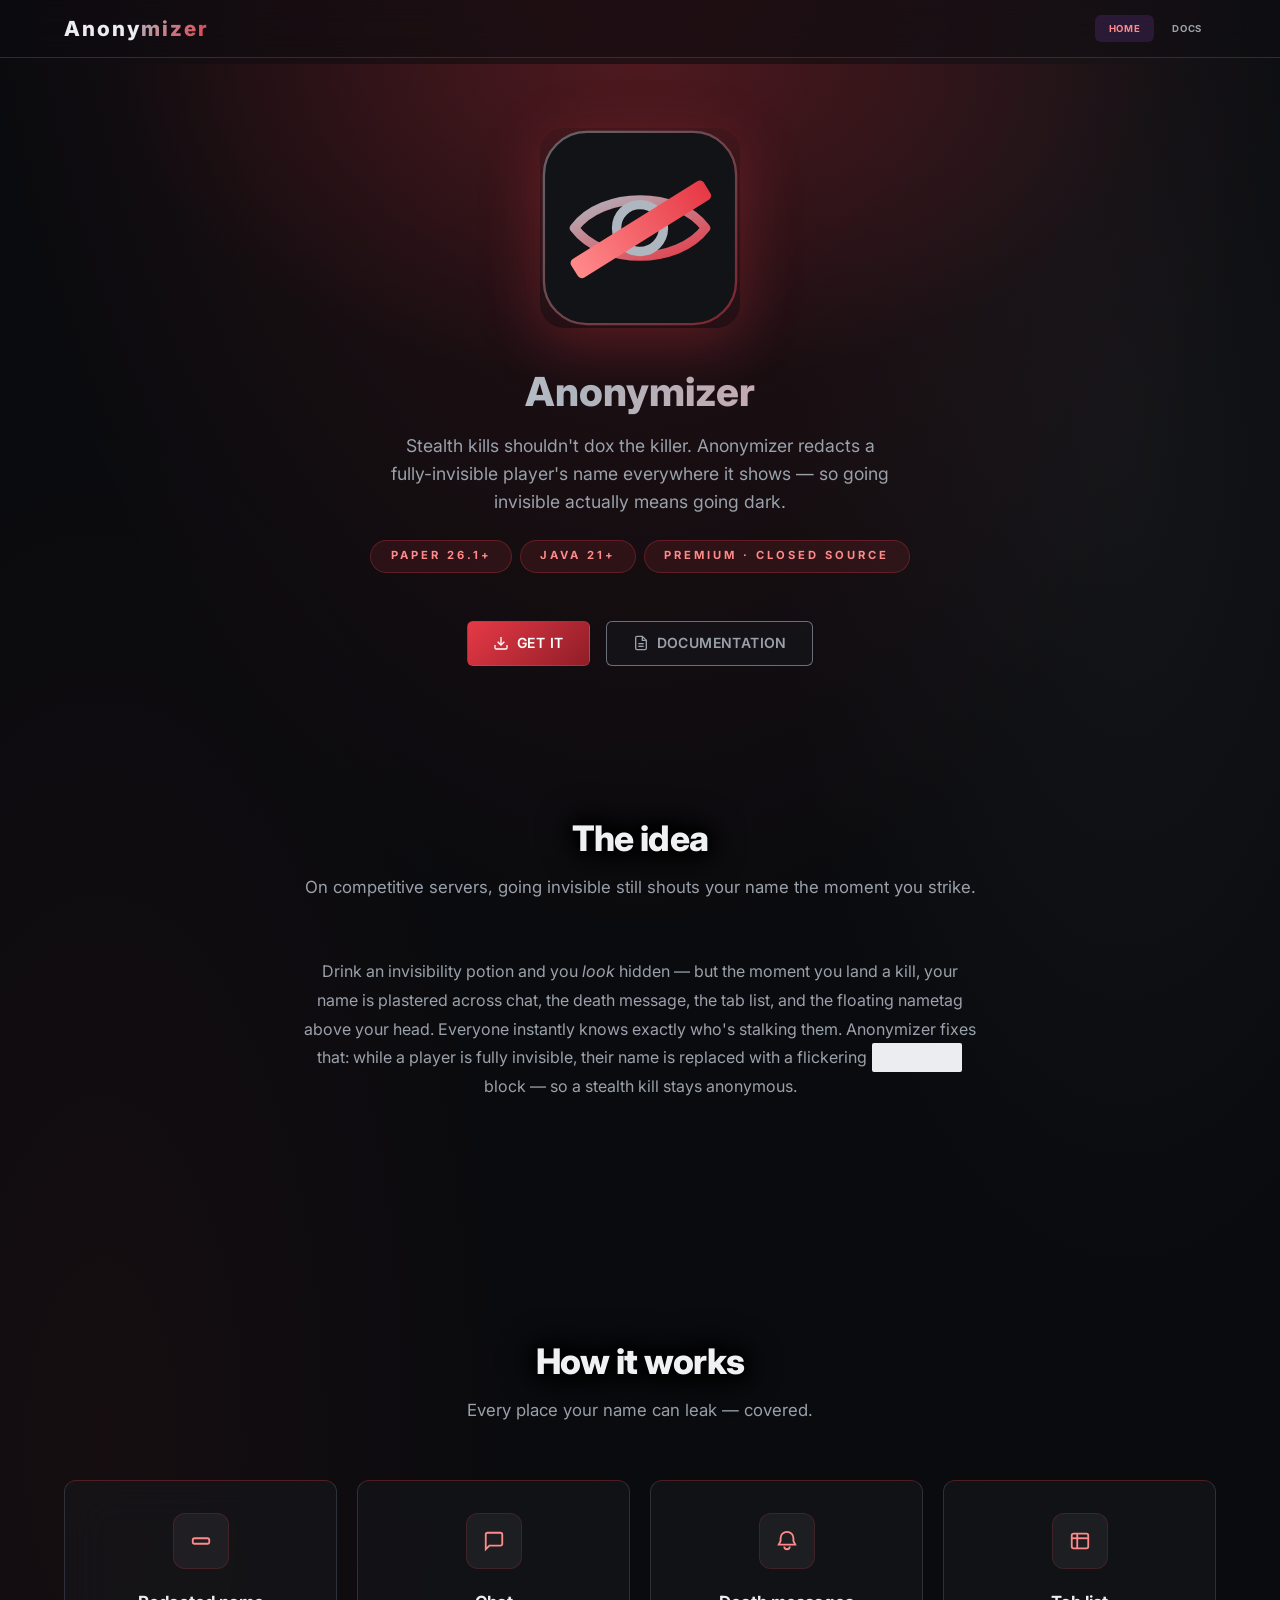
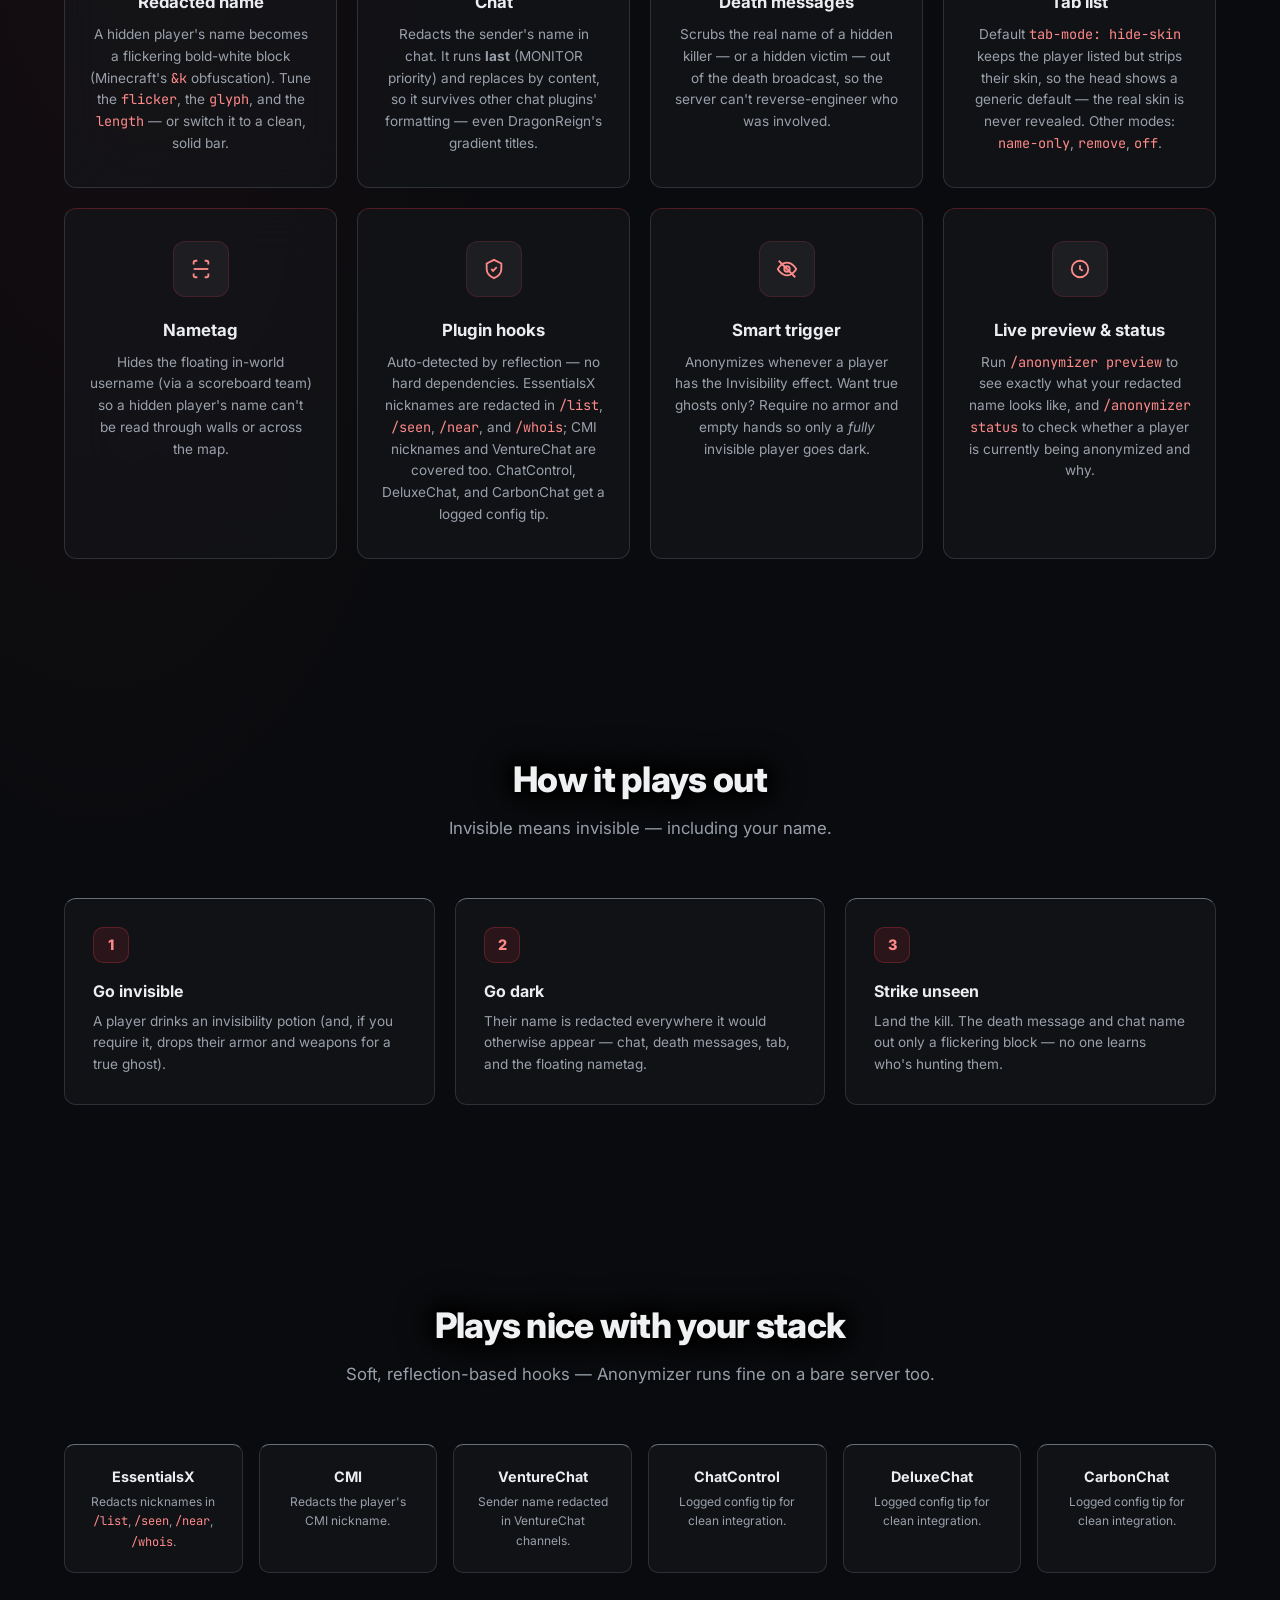
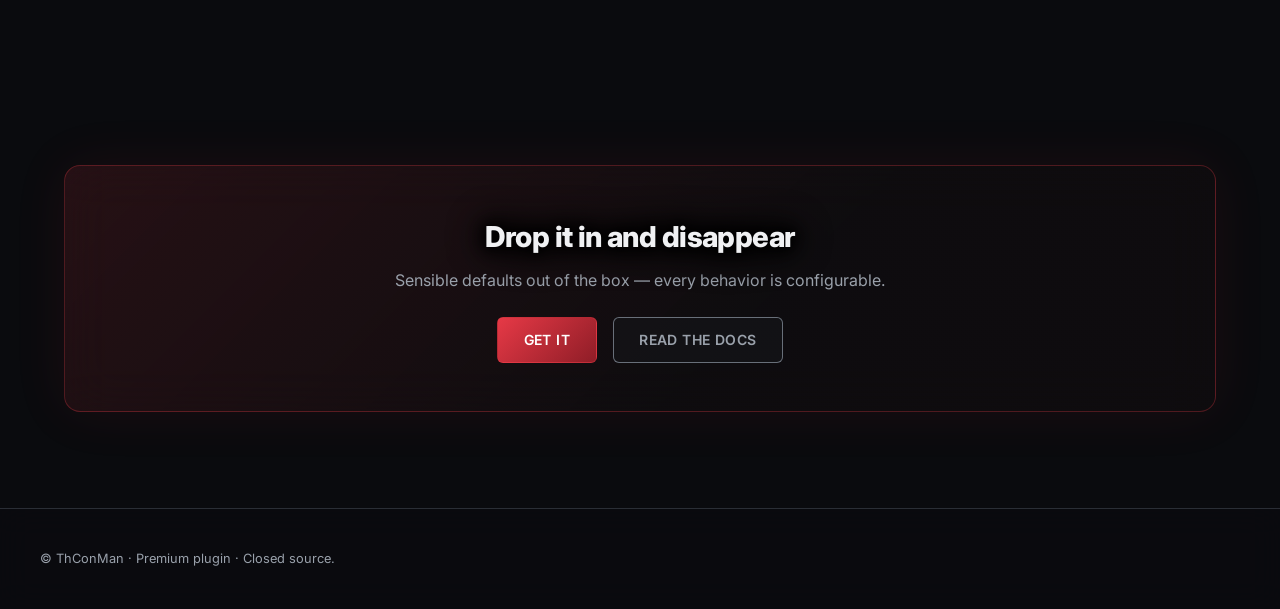
==== index.html @ 307a6a53 "Reflect premium (paid) status — drop 'free' wording Co-Authored-By: Claude Opus 4.8 <noreply@anthrop" ====
<!DOCTYPE html>
<html lang="en">
<head>
    <meta charset="UTF-8">
    <meta name="viewport" content="width=device-width, initial-scale=1.0">
    <title>Anonymizer — Go invisible, go dark</title>
    <meta name="description" content="Anonymizer is a Paper plugin that redacts a fully-invisible player's name everywhere it shows — chat, death messages, tab list, and the floating nametag — so a stealth kill stays anonymous.">
    <link rel="icon" href="logo.svg">
    <link rel="preconnect" href="https://fonts.googleapis.com">
    <link href="https://fonts.googleapis.com/css2?family=Inter:wght@400;500;600;700;800&family=JetBrains+Mono:wght@500&display=swap" rel="stylesheet">
    <link rel="stylesheet" href="css/style.css">
    <link rel="stylesheet" href="css/anonymizer.css">
</head>
<body>

<nav class="nav">
    <div class="nav-inner">
        <div class="nav-logo"><a href="index.html" style="color:inherit;">Anony<span>mizer</span></a></div>
        <ul class="nav-links" id="nav-links">
            <li><a href="index.html" class="active">Home</a></li>
            <li><a href="docs.html">Docs</a></li>
        </ul>
        <button class="nav-burger" onclick="toggleMenu()" aria-label="Menu">
            <span></span><span></span><span></span>
        </button>
    </div>
</nav>

<div style="height: 4rem;"></div>

<!-- Hero -->
<section class="plugin-hero">
    <img src="logo.svg" alt="Anonymizer" class="plugin-hero-logo">
    <h1>Anonymizer</h1>
    <p class="tagline">Stealth kills shouldn't dox the killer. Anonymizer redacts a fully-invisible player's name everywhere it shows — so going invisible actually means going dark.</p>
    <div class="plugin-hero-meta">
        <span class="hero-badge">Paper 26.1+</span>
        <span class="hero-badge">Java 21+</span>
        <span class="hero-badge">Premium · closed source</span>
    </div>
    <div class="hero-buttons">
        <a href="#" class="btn btn-primary">
            <svg width="16" height="16" viewBox="0 0 24 24" fill="none" stroke="currentColor" stroke-width="2"><path d="M21 15v4a2 2 0 01-2 2H5a2 2 0 01-2-2v-4"/><polyline points="7 10 12 15 17 10"/><line x1="12" y1="15" x2="12" y2="3"/></svg>
            Get it
        </a>
        <a href="docs.html" class="btn btn-outline">
            <svg width="16" height="16" viewBox="0 0 24 24" fill="none" stroke="currentColor" stroke-width="2"><path d="M14 2H6a2 2 0 00-2 2v16a2 2 0 002 2h12a2 2 0 002-2V8z"/><polyline points="14 2 14 8 20 8"/><line x1="16" y1="13" x2="8" y2="13"/><line x1="16" y1="17" x2="8" y2="17"/></svg>
            Documentation
        </a>
    </div>
</section>

<!-- The idea -->
<section class="section">
    <h2 class="section-title">The idea</h2>
    <p class="section-subtitle">On competitive servers, going invisible still shouts your name the moment you strike.</p>
    <p style="max-width:680px;margin:0 auto 2.5rem;text-align:center;color:var(--text-muted);line-height:1.8;">
        Drink an invisibility potion and you <em>look</em> hidden — but the moment you land a kill, your name is plastered across chat, the death message, the tab list, and the floating nametag above your head. Everyone instantly knows exactly who's stalking them. Anonymizer fixes that: while a player is fully invisible, their name is replaced with a flickering <span class="redacted">REDACTED</span> block — so a stealth kill stays anonymous.
    </p>
</section>

<!-- How it works -->
<section class="section">
    <h2 class="section-title">How it works</h2>
    <p class="section-subtitle">Every place your name can leak — covered.</p>
    <div class="features-grid">
        <div class="feature-card">
            <div class="feature-icon-wrap"><svg width="22" height="22" viewBox="0 0 24 24" fill="none" stroke="currentColor" stroke-width="2"><rect x="3" y="9" width="18" height="6" rx="2"/></svg></div>
            <h3>Redacted name</h3>
            <p>A hidden player's name becomes a flickering bold-white block (Minecraft's <span class="mono">&amp;k</span> obfuscation). Tune the <span class="mono">flicker</span>, the <span class="mono">glyph</span>, and the <span class="mono">length</span> — or switch it to a clean, solid bar.</p>
        </div>
        <div class="feature-card">
            <div class="feature-icon-wrap"><svg width="22" height="22" viewBox="0 0 24 24" fill="none" stroke="currentColor" stroke-width="2"><path d="M21 15a2 2 0 01-2 2H7l-4 4V5a2 2 0 012-2h14a2 2 0 012 2z"/></svg></div>
            <h3>Chat</h3>
            <p>Redacts the sender's name in chat. It runs <strong>last</strong> (MONITOR priority) and replaces by content, so it survives other chat plugins' formatting — even DragonReign's gradient titles.</p>
        </div>
        <div class="feature-card">
            <div class="feature-icon-wrap"><svg width="22" height="22" viewBox="0 0 24 24" fill="none" stroke="currentColor" stroke-width="2"><path d="M12 2a7 7 0 00-7 7v3l-2 4h18l-2-4V9a7 7 0 00-7-7z"/><path d="M9 18a3 3 0 006 0"/></svg></div>
            <h3>Death messages</h3>
            <p>Scrubs the real name of a hidden killer — or a hidden victim — out of the death broadcast, so the server can't reverse-engineer who was involved.</p>
        </div>
        <div class="feature-card">
            <div class="feature-icon-wrap"><svg width="22" height="22" viewBox="0 0 24 24" fill="none" stroke="currentColor" stroke-width="2"><rect x="3" y="4" width="18" height="16" rx="2"/><path d="M3 9h18"/><path d="M9 4v16"/></svg></div>
            <h3>Tab list</h3>
            <p>Default <span class="mono">tab-mode: hide-skin</span> keeps the player listed but strips their skin, so the head shows a generic default — the real skin is never revealed. Other modes: <span class="mono">name-only</span>, <span class="mono">remove</span>, <span class="mono">off</span>.</p>
        </div>
        <div class="feature-card">
            <div class="feature-icon-wrap"><svg width="22" height="22" viewBox="0 0 24 24" fill="none" stroke="currentColor" stroke-width="2"><path d="M4 7V5a2 2 0 012-2h2"/><path d="M16 3h2a2 2 0 012 2v2"/><path d="M20 17v2a2 2 0 01-2 2h-2"/><path d="M8 21H6a2 2 0 01-2-2v-2"/><line x1="4" y1="12" x2="20" y2="12"/></svg></div>
            <h3>Nametag</h3>
            <p>Hides the floating in-world username (via a scoreboard team) so a hidden player's name can't be read through walls or across the map.</p>
        </div>
        <div class="feature-card">
            <div class="feature-icon-wrap"><svg width="22" height="22" viewBox="0 0 24 24" fill="none" stroke="currentColor" stroke-width="2"><path d="M12 2l8 4v6c0 5-3.5 8-8 10-4.5-2-8-5-8-10V6z"/><path d="M9 12l2 2 4-4"/></svg></div>
            <h3>Plugin hooks</h3>
            <p>Auto-detected by reflection — no hard dependencies. EssentialsX nicknames are redacted in <span class="mono">/list</span>, <span class="mono">/seen</span>, <span class="mono">/near</span>, and <span class="mono">/whois</span>; CMI nicknames and VentureChat are covered too. ChatControl, DeluxeChat, and CarbonChat get a logged config tip.</p>
        </div>
        <div class="feature-card">
            <div class="feature-icon-wrap"><svg width="22" height="22" viewBox="0 0 24 24" fill="none" stroke="currentColor" stroke-width="2"><circle cx="12" cy="12" r="3"/><path d="M2 12s3.5-7 10-7 10 7 10 7-3.5 7-10 7-10-7-10-7z"/><line x1="3" y1="3" x2="21" y2="21"/></svg></div>
            <h3>Smart trigger</h3>
            <p>Anonymizes whenever a player has the Invisibility effect. Want true ghosts only? Require no armor and empty hands so only a <em>fully</em> invisible player goes dark.</p>
        </div>
        <div class="feature-card">
            <div class="feature-icon-wrap"><svg width="22" height="22" viewBox="0 0 24 24" fill="none" stroke="currentColor" stroke-width="2"><circle cx="12" cy="12" r="9"/><path d="M12 8v4l3 2"/></svg></div>
            <h3>Live preview &amp; status</h3>
            <p>Run <span class="mono">/anonymizer preview</span> to see exactly what your redacted name looks like, and <span class="mono">/anonymizer status</span> to check whether a player is currently being anonymized and why.</p>
        </div>
    </div>
</section>

<!-- How it plays out -->
<section class="section">
    <h2 class="section-title">How it plays out</h2>
    <p class="section-subtitle">Invisible means invisible — including your name.</p>
    <div class="steps-grid">
        <div class="step-card">
            <div class="step-number">1</div>
            <h3>Go invisible</h3>
            <p>A player drinks an invisibility potion (and, if you require it, drops their armor and weapons for a true ghost).</p>
        </div>
        <div class="step-card">
            <div class="step-number">2</div>
            <h3>Go dark</h3>
            <p>Their name is redacted everywhere it would otherwise appear — chat, death messages, tab, and the floating nametag.</p>
        </div>
        <div class="step-card">
            <div class="step-number">3</div>
            <h3>Strike unseen</h3>
            <p>Land the kill. The death message and chat name out only a flickering block — no one learns who's hunting them.</p>
        </div>
    </div>
</section>

<!-- Works with -->
<section class="section">
    <h2 class="section-title">Plays nice with your stack</h2>
    <p class="section-subtitle">Soft, reflection-based hooks — Anonymizer runs fine on a bare server too.</p>
    <div class="compat-grid">
        <div class="compat-item"><div class="compat-name">EssentialsX</div><div class="compat-desc">Redacts nicknames in <span class="mono">/list</span>, <span class="mono">/seen</span>, <span class="mono">/near</span>, <span class="mono">/whois</span>.</div></div>
        <div class="compat-item"><div class="compat-name">CMI</div><div class="compat-desc">Redacts the player's CMI nickname.</div></div>
        <div class="compat-item"><div class="compat-name">VentureChat</div><div class="compat-desc">Sender name redacted in VentureChat channels.</div></div>
        <div class="compat-item"><div class="compat-name">ChatControl</div><div class="compat-desc">Logged config tip for clean integration.</div></div>
        <div class="compat-item"><div class="compat-name">DeluxeChat</div><div class="compat-desc">Logged config tip for clean integration.</div></div>
        <div class="compat-item"><div class="compat-name">CarbonChat</div><div class="compat-desc">Logged config tip for clean integration.</div></div>
    </div>
</section>

<!-- CTA -->
<section class="section">
    <div class="cta-card">
        <h2 class="section-title">Drop it in and disappear</h2>
        <p class="section-subtitle">Sensible defaults out of the box — every behavior is configurable.</p>
        <div class="hero-buttons">
            <a href="#" class="btn btn-primary">Get it</a>
            <a href="docs.html" class="btn btn-outline">Read the docs</a>
        </div>
    </div>
</section>

<footer class="footer">
    <div class="footer-inner">
        <p>&copy; ThConMan &middot; Premium plugin &middot; Closed source.</p>
    </div>
</footer>

<script>
function toggleMenu() {
    document.getElementById('nav-links').classList.toggle('open');
}
</script>
</body>
</html>
---- css/style.css ----
/* ── Reset & Base ── */
*, *::before, *::after { box-sizing: border-box; margin: 0; padding: 0; }

:root {
    --bg-primary: #0d0d18;
    --bg-card: rgba(14, 14, 24, 0.92);
    --bg-card-solid: #161624;
    --bg-card-hover: #1e1e30;
    --border: rgba(255, 255, 255, 0.1);
    --border-light: rgba(255, 255, 255, 0.18);
    --glass: rgba(255, 255, 255, 0.06);
    --text: #f0f0f8;
    --text-muted: #b8b8d4;
    --accent: #a855f7;
    --accent-light: #c084e0;
    --accent-glow: rgba(168, 85, 247, 0.28);
    --accent-glow-strong: rgba(168, 85, 247, 0.55);
    --success: #2ecc71;
    --gold: #f1c40f;
    --glow-green: rgba(74, 222, 128, 0.18);
    --glow-cyan: rgba(100, 216, 255, 0.18);
    --glow-gold: rgba(246, 196, 67, 0.2);
}

html { scroll-behavior: smooth; }

body {
    font-family: 'Inter', -apple-system, BlinkMacSystemFont, 'Segoe UI', sans-serif;
    background: var(--bg-primary);
    background-image:
        radial-gradient(ellipse at 20% 50%, rgba(168, 85, 247, 0.12) 0%, transparent 50%),
        radial-gradient(ellipse at 80% 20%, rgba(88, 101, 242, 0.1) 0%, transparent 50%),
        radial-gradient(ellipse at 50% 90%, rgba(236, 72, 153, 0.09) 0%, transparent 50%),
        radial-gradient(ellipse at 10% 10%, rgba(100, 216, 255, 0.04) 0%, transparent 40%);
    color: var(--text);
    line-height: 1.6;
    min-height: 100vh;
    overflow-x: hidden;
}

a { color: var(--accent-light); text-decoration: none; transition: color 0.2s; }
a:hover { color: #d9a8f0; }

.mono { font-family: 'JetBrains Mono', 'Fira Code', monospace; color: var(--accent-light); }

/* ── Nav ── */
.nav {
    position: fixed;
    top: 0;
    width: 100%;
    z-index: 100;
    background: rgba(11, 11, 16, 0.2);
    backdrop-filter: blur(20px);
    -webkit-backdrop-filter: blur(20px);
    border-bottom: 1px solid transparent;
    transition: background 0.4s ease, border-color 0.4s ease;
}

.nav.scrolled {
    background: rgba(11, 11, 16, 0.85);
    border-bottom-color: var(--border);
}

.nav-inner {
    max-width: 1200px;
    margin: 0 auto;
    padding: 0.75rem 1.5rem;
    display: flex;
    align-items: center;
    justify-content: space-between;
}

.nav-logo {
    font-size: 1.3rem;
    font-weight: 800;
    letter-spacing: 2px;
}

.nav-logo a, .nav-logo { color: var(--text); text-decoration: none; }
.nav-logo a:hover { color: var(--text); }
.nav-logo-img { height: 32px; width: auto; display: block; }

.nav-stats {
    display: flex;
    align-items: center;
    gap: 0.5rem;
    font-family: 'JetBrains Mono', monospace;
    font-size: 0.68rem;
    font-weight: 500;
    color: #555568;
    white-space: nowrap;
    margin-left: 1rem;
    margin-right: auto;
}

.nav-stat {
    display: flex;
    align-items: center;
    gap: 3px;
}

.nav-stat-sep {
    width: 1px;
    height: 10px;
    background: #333346;
}

#nav-online-count { color: #3ba55d; }
#nav-total-count { color: #555568; }

@keyframes livePulse {
    0%, 100% { opacity: 1; }
    50% { opacity: 0.4; }
}

@media (max-width: 768px) {
    .nav-stats { display: none; }
}
.nav-logo span {
    background: linear-gradient(135deg, var(--accent) 0%, #ec4899 100%);
    -webkit-background-clip: text;
    -webkit-text-fill-color: transparent;
    background-clip: text;
}

.nav-links { display: flex; gap: 0.25rem; list-style: none; }

.nav-links a {
    display: flex;
    flex-direction: column;
    align-items: center;
    gap: 3px;
    padding: 6px 14px;
    border-radius: 6px;
    color: var(--text-muted);
    font-size: 0.6rem;
    font-weight: 700;
    text-transform: uppercase;
    letter-spacing: 0.07em;
    transition: background 0.15s, color 0.15s;
    position: relative;
}

.nav-links a::after { display: none; }

.nav-links a svg {
    image-rendering: pixelated;
    opacity: 0.6;
    transition: opacity 0.15s;
}

.nav-links a:hover {
    background: rgba(168, 85, 247, 0.1);
    color: var(--text);
}

.nav-links a:hover svg { opacity: 1; }

.nav-links a.active {
    background: rgba(168, 85, 247, 0.15);
    color: var(--accent-light);
}

.nav-links a.active svg { opacity: 1; }

/* Hamburger */
.nav-burger {
    display: none;
    flex-direction: column;
    gap: 5px;
    background: none;
    border: none;
    cursor: pointer;
    padding: 4px;
}

.nav-burger span {
    width: 22px;
    height: 2px;
    background: var(--text);
    transition: transform 0.2s, opacity 0.2s;
    border-radius: 1px;
}

.nav-burger.active span:nth-child(1) { transform: translateY(7px) rotate(45deg); }
.nav-burger.active span:nth-child(2) { opacity: 0; }
.nav-burger.active span:nth-child(3) { transform: translateY(-7px) rotate(-45deg); }

/* ── Hero Canvas ── */
.hero-canvas {
    position: fixed;
    top: 0;
    left: 0;
    width: 100%;
    height: 100%;
    z-index: 0;
    pointer-events: none;
}

/* ── Hero ── */
.hero {
    position: relative;
    z-index: 1;
    min-height: 100vh;
    display: flex;
    flex-direction: column;
    align-items: center;
    justify-content: center;
    text-align: center;
    padding: 2rem;
    background: radial-gradient(ellipse at 50% 40%, rgba(155, 89, 182, 0.06) 0%, transparent 60%);
}

.hero.hero-compact {
    min-height: 70vh;
    padding-top: 6rem;
}

.hero-badge {
    font-size: 0.7rem;
    font-weight: 700;
    text-transform: uppercase;
    letter-spacing: 3px;
    color: var(--accent-light);
    background: linear-gradient(135deg, rgba(155, 89, 182, 0.12) 0%, rgba(236, 72, 153, 0.08) 100%);
    border: 1px solid rgba(155, 89, 182, 0.2);
    padding: 0.4rem 1.2rem;
    border-radius: 20px;
    margin-bottom: 1.5rem;
}

.hero h1 {
    font-size: clamp(3rem, 8vw, 5.5rem);
    font-weight: 800;
    letter-spacing: 6px;
    margin-bottom: 0.75rem;
    background: linear-gradient(135deg, #ffffff 0%, #c8c8d8 50%, var(--accent-light) 100%);
    -webkit-background-clip: text;
    -webkit-text-fill-color: transparent;
    background-clip: text;
}

.hero h1 span {
    background: linear-gradient(135deg, #c084e0 0%, #ec4899 50%, #f59e0b 100%);
    -webkit-background-clip: text;
    -webkit-text-fill-color: transparent;
    background-clip: text;
}

.hero .tagline {
    font-size: 1.1rem;
    color: var(--text-muted);
    margin-bottom: 2.5rem;
    max-width: 480px;
    line-height: 1.7;
}

.server-ip {
    display: inline-flex;
    align-items: center;
    gap: 0.75rem;
    background: rgba(18, 18, 28, 0.5);
    backdrop-filter: blur(24px);
    -webkit-backdrop-filter: blur(24px);
    border: 1px solid var(--border-light);
    border-radius: 10px;
    padding: 0.8rem 1.5rem;
    font-family: 'JetBrains Mono', 'Fira Code', monospace;
    font-size: 1.1rem;
    cursor: pointer;
    transition: border-color 0.3s, box-shadow 0.3s, transform 0.2s;
    margin-bottom: 2rem;
    color: var(--text);
}

.server-ip:hover {
    border-color: var(--accent);
    box-shadow: 0 0 25px var(--accent-glow), inset 0 0 25px rgba(155, 89, 182, 0.05);
    transform: translateY(-2px);
}

.server-ip svg { color: var(--text-muted); flex-shrink: 0; }

.server-ip .copy-hint {
    font-size: 0.7rem;
    color: var(--text-muted);
    font-family: 'Inter', sans-serif;
    opacity: 0.7;
}

.hero-logo-img {
    max-width: min(609px, 90vw);
    max-height: 178px;
    width: 100%;
    height: auto;
    display: block;
    margin: 0 auto 1rem;
    object-fit: contain;
}

.hero-buttons { display: flex; gap: 1rem; flex-wrap: wrap; justify-content: center; }

.scroll-indicator {
    position: absolute;
    bottom: 2rem;
    color: var(--text-muted);
    opacity: 0.4;
    animation: float 2s ease-in-out infinite;
}

@keyframes float {
    0%, 100% { transform: translateY(0); }
    50% { transform: translateY(8px); }
}

/* ── Buttons ── */
.btn {
    display: inline-flex;
    align-items: center;
    gap: 0.5rem;
    padding: 0.65rem 1.6rem;
    border-radius: 6px;
    font-size: 0.875rem;
    font-weight: 600;
    border: none;
    cursor: pointer;
    transition: filter 0.15s, box-shadow 0.2s, background 0.2s, transform 0.15s;
    letter-spacing: 0.4px;
    text-transform: uppercase;
}

.btn:hover {
    transform: translateY(-2px);
}

/* ── Scroll-in animations ── */
.fade-in {
    opacity: 0;
    transform: translateY(22px);
    transition: opacity 0.6s ease, transform 0.6s ease;
}

.fade-in.visible {
    opacity: 1;
    transform: none;
}

.btn-primary {
    background: linear-gradient(170deg, #b366ff 0%, #7c22cc 100%);
    color: #fff;
    border: 1px solid rgba(179, 102, 255, 0.35);
}

.btn-primary:hover {
    filter: brightness(1.12);
    box-shadow: 0 0 18px rgba(168, 85, 247, 0.45);
    color: #fff;
}

.btn-outline {
    background: transparent;
    color: var(--text-muted);
    border: 1px solid rgba(255, 255, 255, 0.15);
}

.btn-outline:hover {
    border-color: var(--accent);
    color: var(--accent-light);
    background: rgba(168, 85, 247, 0.08);
}

/* ── Section ── */
.section {
    position: relative;
    z-index: 1;
    max-width: 1200px;
    margin: 0 auto;
    padding: 6rem 1.5rem;
}

.section-title {
    font-size: 2.2rem;
    font-weight: 800;
    text-align: center;
    margin-bottom: 0.5rem;
    letter-spacing: 0.5px;
    background: linear-gradient(135deg, #f0f0f8 0%, var(--accent-light) 50%, #ec4899 100%);
    -webkit-background-clip: text;
    -webkit-text-fill-color: transparent;
    background-clip: text;
    filter: drop-shadow(0 0 8px rgba(0,0,0,1)) drop-shadow(0 0 16px rgba(0,0,0,1)) drop-shadow(0 0 4px rgba(0,0,0,1));
}

.section-subtitle {
    text-align: center;
    color: var(--text-muted);
    margin-bottom: 3.5rem;
    font-size: 1.05rem;
    text-shadow: 0 0 8px rgba(0,0,0,1), 0 0 16px rgba(0,0,0,1), 0 0 24px rgba(0,0,0,1), 0 1px 3px rgba(0,0,0,1);
}

/* ── Feature Cards ── */
.features-grid {
    display: grid;
    grid-template-columns: repeat(auto-fit, minmax(250px, 1fr));
    gap: 1.25rem;
}

.feature-card {
    background: var(--bg-card);
    backdrop-filter: blur(24px);
    -webkit-backdrop-filter: blur(24px);
    border: 1px solid var(--border);
    border-top: 1px solid rgba(168, 85, 247, 0.3);
    border-radius: 12px;
    padding: 2rem 1.5rem;
    text-align: center;
    transition: transform 0.2s, border-color 0.3s, box-shadow 0.3s;
}

.feature-card:hover {
    transform: translateY(-6px);
    border-color: rgba(168, 85, 247, 0.35);
    box-shadow: 0 12px 40px rgba(168, 85, 247, 0.18), 0 0 0 1px rgba(168, 85, 247, 0.1);
    background: rgba(24, 20, 40, 0.85);
}

.feature-icon-wrap {
    width: 56px;
    height: 56px;
    border-radius: 14px;
    background: linear-gradient(135deg, rgba(155, 89, 182, 0.1) 0%, rgba(88, 101, 242, 0.08) 100%);
    border: 1px solid rgba(155, 89, 182, 0.15);
    display: flex;
    align-items: center;
    justify-content: center;
    margin: 0 auto 1.25rem;
}

.feature-card h3 {
    font-size: 1.05rem;
    font-weight: 700;
    margin-bottom: 0.5rem;
}

.feature-card p {
    font-size: 0.85rem;
    color: var(--text-muted);
    line-height: 1.6;
}

/* ── CTA Section ── */
.cta-section { padding-bottom: 4rem; }

.cta-card {
    background: linear-gradient(135deg, rgba(155, 89, 182, 0.06) 0%, rgba(18, 18, 28, 0.5) 100%);
    backdrop-filter: blur(24px);
    -webkit-backdrop-filter: blur(24px);
    border: 1px solid rgba(155, 89, 182, 0.15);
    border-top: 1px solid rgba(155, 89, 182, 0.25);
    border-radius: 16px;
    padding: 3rem 2rem;
    text-align: center;
}

.cta-card h2 {
    font-size: 1.8rem;
    font-weight: 800;
    margin-bottom: 0.5rem;
}

.cta-card p {
    color: var(--text-muted);
    margin-bottom: 1.5rem;
    font-size: 1rem;
}

/* ── Rank Cards ── */
.ranks-grid {
    display: grid;
    grid-template-columns: repeat(auto-fit, minmax(280px, 1fr));
    gap: 1.5rem;
}

.rank-card {
    background: var(--bg-card);
    backdrop-filter: blur(24px);
    -webkit-backdrop-filter: blur(24px);
    border: 1px solid var(--border);
    border-top: 2px solid var(--border-light);
    border-radius: 16px;
    padding: 1.75rem;
    transition: transform 0.25s, border-color 0.3s, box-shadow 0.3s, background 0.3s;
    display: flex;
    flex-direction: column;
}

.rank-card:hover {
    transform: translateY(-8px);
    border-color: rgba(168, 85, 247, 0.35);
    box-shadow: 0 16px 50px var(--accent-glow), 0 0 0 1px rgba(168, 85, 247, 0.1);
    background: rgba(20, 18, 34, 0.9);
}

/* Rank-specific theming */
.rank-card-ranger { border-top-color: rgba(74, 222, 128, 0.45); }
.rank-card-ranger:hover {
    border-color: rgba(74, 222, 128, 0.4);
    box-shadow: 0 16px 50px rgba(74, 222, 128, 0.14), 0 0 0 1px rgba(74, 222, 128, 0.08);
}
.rank-card-trickster { border-top-color: rgba(192, 132, 224, 0.5); }
.rank-card-trickster:hover {
    border-color: rgba(192, 132, 224, 0.4);
    box-shadow: 0 16px 50px rgba(192, 132, 224, 0.16), 0 0 0 1px rgba(192, 132, 224, 0.08);
}
.rank-card-mythril { border-top-color: rgba(100, 216, 255, 0.45); }
.rank-card-mythril:hover {
    border-color: rgba(100, 216, 255, 0.4);
    box-shadow: 0 16px 50px rgba(100, 216, 255, 0.14), 0 0 0 1px rgba(100, 216, 255, 0.08);
}
.rank-card-celestial { border-top-color: rgba(224, 176, 255, 0.55); }
.rank-card-celestial:hover {
    border-color: rgba(224, 176, 255, 0.45);
    box-shadow: 0 16px 50px rgba(224, 176, 255, 0.18), 0 0 0 1px rgba(224, 176, 255, 0.1);
}

.rank-card.featured {
    border-color: rgba(168, 85, 247, 0.35);
    box-shadow: 0 0 50px var(--accent-glow), 0 0 100px rgba(168, 85, 247, 0.08);
    position: relative;
    background: linear-gradient(180deg, rgba(168, 85, 247, 0.1) 0%, var(--bg-card) 40%);
}

.rank-card.featured::before {
    content: 'MOST POPULAR';
    position: absolute;
    top: -12px;
    left: 50%;
    transform: translateX(-50%);
    background: linear-gradient(135deg, var(--accent) 0%, #ec4899 100%);
    color: white;
    font-size: 0.65rem;
    font-weight: 700;
    padding: 0.3rem 1.2rem;
    border-radius: 20px;
    letter-spacing: 1.5px;
}

.rank-header {
    display: flex;
    align-items: center;
    justify-content: space-between;
    margin-bottom: 1rem;
}

.rank-name {
    font-size: 1.4rem;
    font-weight: 800;
}

.rank-price {
    font-size: 1.5rem;
    font-weight: 800;
    color: var(--accent-light);
}

.rank-price span {
    font-size: 0.8rem;
    color: var(--text-muted);
    font-weight: 400;
}

.rank-divider {
    height: 1px;
    background: linear-gradient(90deg, transparent, var(--border), transparent);
    margin: 0.75rem 0;
}

.rank-section-label {
    font-size: 0.7rem;
    font-weight: 700;
    text-transform: uppercase;
    letter-spacing: 1.5px;
    color: var(--accent);
    margin: 1.25rem 0 0.5rem;
}

.rank-perks {
    list-style: none;
    flex-grow: 1;
}

.rank-perks li {
    padding: 0.3rem 0;
    font-size: 0.85rem;
    color: #c8c8e0;
    display: flex;
    align-items: flex-start;
    gap: 0.5rem;
    line-height: 1.5;
}

.rank-perks li::before {
    content: '\203A';
    color: var(--accent);
    font-weight: 700;
    font-size: 1.1rem;
    line-height: 1.2;
    flex-shrink: 0;
}

.rank-colors {
    display: flex;
    gap: 0.4rem;
    flex-wrap: wrap;
    margin-top: 0.25rem;
}

.color-dot {
    width: 16px;
    height: 16px;
    border-radius: 50%;
    border: 2px solid rgba(255,255,255,0.1);
    transition: transform 0.2s;
}

.color-dot:hover { transform: scale(1.3); }

.rank-buy {
    width: 100%;
    margin-top: 1.5rem;
    padding: 0.8rem;
    background: linear-gradient(135deg, var(--accent) 0%, #d946ef 50%, #ec4899 100%);
    color: white;
    border: none;
    border-radius: 10px;
    font-size: 0.9rem;
    font-weight: 700;
    cursor: pointer;
    transition: box-shadow 0.3s, transform 0.15s, filter 0.2s;
    letter-spacing: 0.5px;
    text-transform: uppercase;
}

.rank-buy:hover {
    box-shadow: 0 8px 30px var(--accent-glow-strong), 0 2px 15px rgba(236, 72, 153, 0.25);
    transform: translateY(-2px);
    filter: brightness(1.1);
}

/* ── Cosmetics collapse ── */
.cosmetics-toggle {
    font-size: 0.8rem;
    color: var(--accent-light);
    cursor: pointer;
    margin-top: 0.75rem;
    user-select: none;
    transition: color 0.2s;
}

.cosmetics-toggle:hover { color: #d9a8f0; }

.cosmetics-content {
    max-height: 0;
    overflow: hidden;
    transition: max-height 0.3s ease;
}

.cosmetics-content.open { max-height: 400px; }

/* ── Footer ── */
.footer {
    position: relative;
    z-index: 1;
    border-top: 1px solid var(--border);
    padding: 2.5rem 1.5rem;
    background: rgba(11, 11, 16, 0.6);
    backdrop-filter: blur(16px);
    -webkit-backdrop-filter: blur(16px);
}

.footer-inner {
    max-width: 1200px;
    margin: 0 auto;
    display: flex;
    align-items: center;
    justify-content: space-between;
}

.footer p {
    color: var(--text-muted);
    font-size: 0.8rem;
}

/* ── Purchase Modal ── */
.modal-overlay {
    display: none;
    position: fixed;
    top: 0; left: 0; right: 0; bottom: 0;
    background: rgba(0, 0, 0, 0.75);
    backdrop-filter: blur(6px);
    z-index: 200;
    align-items: center;
    justify-content: center;
}

.modal-overlay.active { display: flex; }

.modal {
    background: rgba(18, 18, 28, 0.8);
    backdrop-filter: blur(24px);
    -webkit-backdrop-filter: blur(24px);
    border: 1px solid var(--border-light);
    border-top: 1px solid rgba(255, 255, 255, 0.12);
    border-radius: 14px;
    padding: 2rem;
    max-width: 440px;
    width: 90%;
    box-shadow: 0 20px 60px rgba(0, 0, 0, 0.5);
}

.modal h2 { margin-bottom: 0.5rem; font-weight: 700; }
.modal p { color: var(--text-muted); font-size: 0.9rem; margin-bottom: 1.25rem; }

.modal input {
    width: 100%;
    padding: 0.75rem 1rem;
    background: var(--bg-primary);
    border: 1px solid var(--border);
    border-radius: 8px;
    color: var(--text);
    font-size: 0.95rem;
    margin-bottom: 1rem;
    outline: none;
    transition: border-color 0.2s, box-shadow 0.2s;
}

.modal input:focus {
    border-color: var(--accent);
    box-shadow: 0 0 15px rgba(155, 89, 182, 0.15);
}

.modal-actions { display: flex; gap: 0.75rem; }
.modal-actions .btn { flex: 1; text-align: center; justify-content: center; }

/* ── Gift Toggle ── */
.gift-toggle {
    display: flex;
    align-items: center;
    gap: 0.6rem;
    padding: 0.6rem 0;
    margin: 0.5rem 0 0;
    font-size: 0.85rem;
    color: var(--text-muted);
    cursor: pointer;
    user-select: none;
    transition: color 0.2s;
}

.gift-toggle:hover { color: var(--text); }

.gift-toggle svg { flex-shrink: 0; opacity: 0.6; }

.gift-checkbox {
    width: 18px;
    height: 18px;
    border-radius: 4px;
    border: 2px solid var(--border-light);
    flex-shrink: 0;
    transition: all 0.2s;
    position: relative;
}

.gift-checkbox.checked {
    background: var(--accent);
    border-color: var(--accent);
}

.gift-checkbox.checked::after {
    content: '';
    position: absolute;
    top: 2px;
    left: 5px;
    width: 4px;
    height: 8px;
    border: solid #fff;
    border-width: 0 2px 2px 0;
    transform: rotate(45deg);
}

.gift-fields {
    max-height: 0;
    overflow: hidden;
    transition: max-height 0.3s ease, opacity 0.3s ease;
    opacity: 0;
}

.gift-fields.open {
    max-height: 100px;
    opacity: 1;
    margin-bottom: 0.5rem;
}

/* ── Toast ── */
.toast {
    position: fixed;
    bottom: 2rem;
    left: 50%;
    transform: translateX(-50%) translateY(100px);
    background: linear-gradient(135deg, var(--accent) 0%, #ec4899 100%);
    color: white;
    padding: 0.7rem 1.8rem;
    border-radius: 8px;
    font-size: 0.85rem;
    font-weight: 600;
    opacity: 0;
    transition: transform 0.3s, opacity 0.3s;
    z-index: 300;
    box-shadow: 0 4px 20px var(--accent-glow);
}

.toast.show {
    transform: translateX(-50%) translateY(0);
    opacity: 1;
}

/* ── Plugin Cards ── */
.plugins-grid {
    display: grid;
    grid-template-columns: repeat(auto-fit, minmax(340px, 1fr));
    gap: 1.5rem;
}

.plugin-card {
    background: var(--bg-card);
    backdrop-filter: blur(24px);
    -webkit-backdrop-filter: blur(24px);
    border: 1px solid var(--border);
    border-top: 2px solid rgba(168, 85, 247, 0.3);
    border-radius: 16px;
    padding: 2rem;
    transition: transform 0.25s, border-color 0.3s, box-shadow 0.3s;
}

.plugin-card:hover {
    transform: translateY(-6px);
    border-color: rgba(168, 85, 247, 0.4);
    box-shadow: 0 12px 40px rgba(168, 85, 247, 0.15), 0 0 0 1px rgba(168, 85, 247, 0.08);
}

.plugin-header {
    display: flex;
    align-items: center;
    gap: 1rem;
    margin-bottom: 1rem;
}

.plugin-icon {
    width: 52px;
    height: 52px;
    border-radius: 12px;
    background: rgba(155, 89, 182, 0.08);
    border: 1px solid rgba(155, 89, 182, 0.15);
    display: flex;
    align-items: center;
    justify-content: center;
    flex-shrink: 0;
}

.plugin-name {
    font-size: 1.3rem;
    font-weight: 800;
}

.plugin-version {
    font-size: 0.75rem;
    font-weight: 600;
    color: var(--accent-light);
    background: rgba(155, 89, 182, 0.1);
    padding: 0.15rem 0.6rem;
    border-radius: 10px;
}

.plugin-desc {
    color: var(--text-muted);
    font-size: 0.9rem;
    line-height: 1.7;
    margin-bottom: 1rem;
}

.plugin-tags {
    display: flex;
    gap: 0.5rem;
    flex-wrap: wrap;
    margin-bottom: 0.5rem;
}

.tag {
    font-size: 0.7rem;
    font-weight: 600;
    color: var(--text-muted);
    background: rgba(255, 255, 255, 0.04);
    border: 1px solid var(--border);
    padding: 0.25rem 0.7rem;
    border-radius: 6px;
    letter-spacing: 0.3px;
}

.plugin-features { margin-bottom: 1.25rem; }

.plugin-actions {
    display: flex;
    gap: 0.75rem;
}

.plugin-btn { flex: 1; text-align: center; justify-content: center; }

.plugins-cta {
    text-align: center;
    margin-top: 3rem;
    color: var(--text-muted);
    font-size: 0.9rem;
}

/* ── MC Banner ── */
/* ── Discord Section ── */
.discord-section {
    display: grid;
    grid-template-columns: 1fr 320px;
    gap: 1.5rem;
    max-width: 900px;
    margin: 0 auto;
    align-items: start;
}

@media (max-width: 768px) {
    .discord-section {
        grid-template-columns: 1fr;
    }
}

/* ── Chat Feed ── */
.chat-feed {
    border-radius: 16px;
    overflow: hidden;
    border: 1px solid rgba(155, 89, 182, 0.2);
    background: rgba(16, 16, 26, 0.8);
    backdrop-filter: blur(16px);
    -webkit-backdrop-filter: blur(16px);
    display: flex;
    flex-direction: column;
    box-shadow: 0 8px 32px rgba(155, 89, 182, 0.08);
}

.chat-feed-header {
    display: flex;
    align-items: center;
    justify-content: space-between;
    padding: 0.8rem 1.1rem;
    border-bottom: 1px solid rgba(255, 255, 255, 0.06);
    background: rgba(255, 255, 255, 0.02);
}

.chat-feed-title {
    display: flex;
    align-items: center;
    gap: 0.5rem;
    font-weight: 600;
    font-size: 0.9rem;
    color: var(--text);
}

.chat-feed-title svg { stroke: var(--accent-light); }

.chat-live-dot {
    display: flex;
    align-items: center;
    gap: 0.4rem;
    font-size: 0.6rem;
    font-weight: 700;
    letter-spacing: 1.5px;
    color: var(--text-muted);
    transition: color 0.3s;
}

.chat-live-dot.connected { color: #3ba55d; }

.chat-dot-pulse {
    width: 8px;
    height: 8px;
    border-radius: 50%;
    background: var(--text-muted);
    transition: background 0.3s;
}

.chat-live-dot.connected .chat-dot-pulse {
    background: #3ba55d;
    box-shadow: 0 0 8px rgba(59, 165, 93, 0.6);
    animation: dot-pulse 2s ease-in-out infinite;
}

@keyframes dot-pulse {
    0%, 100% { opacity: 1; box-shadow: 0 0 8px rgba(59, 165, 93, 0.6); }
    50% { opacity: 0.5; box-shadow: 0 0 4px rgba(59, 165, 93, 0.3); }
}

.chat-messages {
    height: 380px;
    overflow-y: auto;
    padding: 0.75rem;
    display: flex;
    flex-direction: column;
    gap: 0.5rem;
    scrollbar-width: thin;
    scrollbar-color: rgba(255,255,255,0.1) transparent;
}

.chat-messages::-webkit-scrollbar { width: 6px; }
.chat-messages::-webkit-scrollbar-track { background: transparent; }
.chat-messages::-webkit-scrollbar-thumb { background: rgba(255,255,255,0.1); border-radius: 3px; }

.chat-empty {
    color: var(--text-muted);
    text-align: center;
    padding: 2rem 1rem;
    font-size: 0.85rem;
    font-style: italic;
}

.chat-msg {
    display: flex;
    gap: 0.6rem;
    padding: 0.45rem 0.6rem;
    border-radius: 10px;
    transition: background 0.15s;
    animation: msg-in 0.3s ease-out;
}

@keyframes msg-in {
    from { opacity: 0; transform: translateY(8px); }
    to { opacity: 1; transform: translateY(0); }
}

.chat-msg:hover { background: rgba(255, 255, 255, 0.03); }

.chat-avatar {
    width: 28px;
    height: 28px;
    border-radius: 6px;
    flex-shrink: 0;
    margin-top: 2px;
    image-rendering: pixelated;
}

.chat-msg-body { min-width: 0; flex: 1; }

.chat-author {
    font-weight: 600;
    font-size: 0.8rem;
    margin-right: 0.5rem;
}

.chat-time {
    font-size: 0.65rem;
    color: var(--text-muted);
    opacity: 0.6;
}

.chat-text {
    color: var(--text);
    font-size: 0.85rem;
    line-height: 1.4;
    word-break: break-word;
    margin-top: 1px;
}

.chat-emoji {
    height: 1.2em;
    width: auto;
    vertical-align: -0.2em;
    margin: 0 1px;
    display: inline;
}

.chat-event {
    display: flex;
    align-items: center;
    gap: 0.5rem;
    padding: 0.3rem 0.6rem;
    font-size: 0.75rem;
    color: var(--text-muted);
    font-style: italic;
    animation: msg-in 0.3s ease-out;
}

.chat-event-dot {
    width: 6px;
    height: 6px;
    border-radius: 50%;
    flex-shrink: 0;
}

/* ── Discord Card ── */
.discord-card {
    padding: 1.75rem;
    border-radius: 16px;
    border: 1px solid rgba(88, 101, 242, 0.25);
    box-shadow: 0 8px 32px rgba(88, 101, 242, 0.1);
    background: linear-gradient(135deg, rgba(88, 101, 242, 0.08) 0%, var(--bg-card) 100%);
    backdrop-filter: blur(24px);
    -webkit-backdrop-filter: blur(24px);
    text-align: center;
}

.discord-card-header {
    display: flex;
    align-items: center;
    gap: 0.75rem;
    justify-content: center;
    margin-bottom: 1rem;
}

.discord-card-header h3 {
    font-size: 1.2rem;
    font-weight: 700;
    color: var(--text);
    margin: 0;
}

.discord-members {
    display: flex;
    align-items: center;
    gap: 0.4rem;
    font-size: 0.8rem;
    color: var(--text-muted);
}

.discord-dot {
    width: 8px;
    height: 8px;
    border-radius: 50%;
    display: inline-block;
}

.discord-online {
    background: #3ba55d;
    box-shadow: 0 0 6px rgba(59, 165, 93, 0.5);
}

.discord-card-desc {
    color: var(--text-muted);
    font-size: 0.9rem;
    line-height: 1.5;
    margin-bottom: 1.25rem;
}

.btn-discord {
    display: inline-flex;
    align-items: center;
    gap: 0.5rem;
    padding: 0.7rem 1.5rem;
    background: #5865F2;
    color: #fff;
    border-radius: 8px;
    font-weight: 600;
    font-size: 0.9rem;
    text-decoration: none;
    transition: all 0.2s ease;
}

.btn-discord:hover {
    background: #4752c4;
    box-shadow: 0 6px 25px rgba(88, 101, 242, 0.35);
    transform: translateY(-1px);
}

.mc-banner {
    background: linear-gradient(135deg, rgba(155, 89, 182, 0.06) 0%, rgba(18, 18, 28, 0.5) 100%);
    backdrop-filter: blur(24px);
    -webkit-backdrop-filter: blur(24px);
    border: 1px solid rgba(155, 89, 182, 0.15);
    border-top: 1px solid rgba(155, 89, 182, 0.25);
    border-radius: 16px;
    padding: 3rem 2rem;
    text-align: center;
}

.mc-banner-badge {
    display: inline-block;
    font-size: 0.65rem;
    font-weight: 700;
    text-transform: uppercase;
    letter-spacing: 2px;
    color: var(--accent-light);
    background: rgba(155, 89, 182, 0.1);
    border: 1px solid rgba(155, 89, 182, 0.2);
    padding: 0.35rem 1rem;
    border-radius: 20px;
    margin-bottom: 1rem;
}

.mc-banner h2 {
    font-size: 1.8rem;
    font-weight: 800;
    margin-bottom: 0.5rem;
}

.mc-banner p {
    color: var(--text-muted);
    margin-bottom: 1.25rem;
    font-size: 1rem;
}

/* ── Clickable Feature Cards ── */
.feature-card-link {
    display: block;
    color: inherit;
    text-decoration: none;
}

.feature-card-link:hover { color: inherit; }

/* ── Plugin Hero ── */
.plugin-hero {
    position: relative;
    z-index: 1;
    text-align: center;
    padding: 4rem 1.5rem 3rem;
    background: radial-gradient(ellipse at 50% 30%, rgba(155, 89, 182, 0.06) 0%, transparent 60%);
}

.plugin-hero-logo {
    width: 120px;
    height: 120px;
    border-radius: 20px;
    margin-bottom: 1.5rem;
    box-shadow: 0 8px 30px rgba(0, 0, 0, 0.3);
}

.plugin-hero h1 {
    font-size: 2.5rem;
    font-weight: 800;
    margin-bottom: 0.5rem;
}

.plugin-hero .tagline {
    color: var(--text-muted);
    font-size: 1.1rem;
    margin-bottom: 1.5rem;
    max-width: 500px;
    margin-left: auto;
    margin-right: auto;
}

.plugin-hero-meta {
    display: flex;
    gap: 0.5rem;
    justify-content: center;
    margin-bottom: 1.5rem;
}

/* ── Steps Grid ── */
.steps-grid {
    display: grid;
    grid-template-columns: repeat(auto-fit, minmax(240px, 1fr));
    gap: 1.25rem;
}

.step-card {
    background: var(--bg-card);
    backdrop-filter: blur(24px);
    -webkit-backdrop-filter: blur(24px);
    border: 1px solid var(--border);
    border-top: 1px solid var(--border-light);
    border-radius: 12px;
    padding: 1.75rem;
    position: relative;
}

.step-number {
    width: 36px;
    height: 36px;
    border-radius: 10px;
    background: rgba(155, 89, 182, 0.1);
    border: 1px solid rgba(155, 89, 182, 0.2);
    display: flex;
    align-items: center;
    justify-content: center;
    font-weight: 800;
    font-size: 0.9rem;
    color: var(--accent-light);
    margin-bottom: 1rem;
}

.step-card h3 {
    font-size: 1rem;
    font-weight: 700;
    margin-bottom: 0.4rem;
}

.step-card p {
    font-size: 0.85rem;
    color: var(--text-muted);
    line-height: 1.6;
}

/* ── Compat Grid ── */
.compat-grid {
    display: grid;
    grid-template-columns: repeat(auto-fit, minmax(150px, 1fr));
    gap: 1rem;
}

.compat-item {
    background: var(--bg-card);
    backdrop-filter: blur(24px);
    -webkit-backdrop-filter: blur(24px);
    border: 1px solid var(--border);
    border-top: 1px solid var(--border-light);
    border-radius: 10px;
    padding: 1.25rem;
    text-align: center;
    transition: border-color 0.2s;
}

.compat-item:hover { border-color: rgba(155, 89, 182, 0.3); }

.compat-name {
    font-weight: 700;
    font-size: 0.9rem;
    margin-bottom: 0.25rem;
}

.compat-desc {
    font-size: 0.75rem;
    color: var(--text-muted);
}

/* ── Docs Layout ── */
.docs-layout {
    position: relative;
    z-index: 1;
    max-width: 1200px;
    margin: 0 auto;
    display: grid;
    grid-template-columns: 220px 1fr;
    gap: 2.5rem;
    padding: 2rem 1.5rem 4rem;
}

.docs-sidebar {
    position: sticky;
    top: 5rem;
    height: fit-content;
}

.docs-sidebar-header { margin-bottom: 1.5rem; }

.docs-back {
    display: inline-flex;
    align-items: center;
    gap: 0.4rem;
    color: var(--text-muted);
    font-size: 0.85rem;
    font-weight: 600;
    transition: color 0.2s;
}

.docs-back:hover { color: var(--accent-light); }

.docs-toc {
    display: flex;
    flex-direction: column;
    gap: 0.1rem;
}

.docs-toc a {
    color: var(--text-muted);
    font-size: 0.82rem;
    font-weight: 500;
    padding: 0.4rem 0.75rem;
    border-left: 2px solid transparent;
    border-radius: 0 4px 4px 0;
    transition: color 0.2s, border-color 0.2s, background 0.2s;
}

.docs-toc a:hover { color: var(--text); background: rgba(255,255,255,0.02); }
.docs-toc a.active { color: var(--accent-light); border-left-color: var(--accent); background: rgba(155, 89, 182, 0.05); }

.docs-content { min-width: 0; }

.docs-title {
    font-size: 2rem;
    font-weight: 800;
    color: var(--accent-light);
    margin-bottom: 0.25rem;
}

.docs-subtitle {
    color: var(--text-muted);
    margin-bottom: 2.5rem;
}

.docs-section {
    margin-bottom: 3rem;
    scroll-margin-top: 5rem;
}

.docs-section h2 {
    font-size: 1.5rem;
    font-weight: 800;
    margin-bottom: 0.75rem;
    padding-bottom: 0.5rem;
    border-bottom: 1px solid var(--border);
}

.docs-section h3 {
    font-size: 1.1rem;
    font-weight: 700;
    margin: 1.5rem 0 0.5rem;
    color: var(--text);
}

.docs-section p {
    color: var(--text-muted);
    font-size: 0.9rem;
    line-height: 1.7;
    margin-bottom: 0.75rem;
}

.docs-grid {
    display: grid;
    grid-template-columns: 1fr 1fr;
    gap: 1rem;
    margin-top: 1rem;
}

.docs-grid-item {
    background: var(--bg-card);
    border: 1px solid var(--border);
    border-radius: 10px;
    padding: 1.25rem;
}

.docs-grid-item h4 {
    font-size: 0.95rem;
    margin-bottom: 0.3rem;
}

.docs-grid-item p { margin-bottom: 0; }

.docs-callout {
    background: rgba(155, 89, 182, 0.06);
    border: 1px solid rgba(155, 89, 182, 0.15);
    border-radius: 8px;
    padding: 1rem 1.25rem;
    font-size: 0.85rem;
    color: var(--text-muted);
    margin: 1rem 0;
    line-height: 1.6;
}

.docs-callout-warn {
    background: rgba(241, 196, 15, 0.06);
    border-color: rgba(241, 196, 15, 0.2);
}

.docs-table-wrap {
    overflow-x: auto;
    margin: 1rem 0;
}

.docs-table {
    width: 100%;
    border-collapse: collapse;
    font-size: 0.85rem;
}

.docs-table th {
    text-align: left;
    padding: 0.6rem 1rem;
    background: rgba(255,255,255,0.03);
    border-bottom: 1px solid var(--border);
    font-weight: 700;
    font-size: 0.75rem;
    text-transform: uppercase;
    letter-spacing: 0.5px;
    color: var(--text-muted);
}

.docs-table td {
    padding: 0.6rem 1rem;
    border-bottom: 1px solid rgba(255,255,255,0.03);
    color: var(--text-muted);
}

.docs-table tr:hover td { background: rgba(255,255,255,0.015); }

.docs-tag {
    font-size: 0.7rem;
    font-weight: 600;
    padding: 0.15rem 0.5rem;
    border-radius: 4px;
    background: rgba(255,255,255,0.06);
    color: var(--text-muted);
}

.docs-tag-op { background: rgba(155, 89, 182, 0.15); color: var(--accent-light); }

.docs-code {
    background: rgba(0,0,0,0.3);
    border: 1px solid var(--border);
    border-radius: 8px;
    padding: 1rem 1.25rem;
    font-family: 'JetBrains Mono', monospace;
    font-size: 0.8rem;
    color: var(--text-muted);
    line-height: 1.7;
    overflow-x: auto;
    white-space: pre;
    margin: 1rem 0;
}

.docs-list {
    list-style: none;
    padding: 0;
    margin: 0.75rem 0;
}

.docs-list li {
    padding: 0.3rem 0;
    font-size: 0.85rem;
    color: var(--text-muted);
    padding-left: 1.25rem;
    position: relative;
}

.docs-list li::before {
    content: '\203A';
    position: absolute;
    left: 0;
    color: var(--accent);
    font-weight: 700;
    font-size: 1.1rem;
    line-height: 1.2;
}

/* ── Responsive ── */
@media (max-width: 768px) {
    .nav-burger { display: flex; }

    .nav-links {
        display: none;
        position: absolute;
        top: 100%;
        left: 0;
        right: 0;
        background: rgba(11, 11, 16, 0.7);
        backdrop-filter: blur(20px);
        -webkit-backdrop-filter: blur(20px);
        flex-direction: column;
        padding: 1rem 1.5rem;
        gap: 0;
        border-bottom: 1px solid var(--border);
    }

    .nav-links.open { display: flex; }

    .nav-links li { padding: 0.6rem 0; }

    .ranks-grid { grid-template-columns: 1fr; gap: 1.25rem; }
    .section { padding: 3.5rem 1.25rem; }
    .section-subtitle { font-size: 0.95rem; margin-bottom: 2.5rem; padding: 0 0.25rem; }
    .features-grid { grid-template-columns: 1fr 1fr; }
    .crates-grid { grid-template-columns: 1fr; }
    .rank-card { padding: 1.5rem; }
    .rank-perks li { font-size: 0.82rem; padding: 0.25rem 0; }
    .rank-section-label { margin: 1rem 0 0.4rem; }
    .store-tabs { margin-bottom: 2rem; }
    .thanks-card { padding: 2.5rem 1.75rem; }
    .thanks-sub { font-size: 0.92rem; }

    .footer-inner { flex-direction: column; gap: 0.75rem; text-align: center; }

    .docs-layout { grid-template-columns: 1fr; }
    .docs-sidebar { position: static; }
    .docs-toc { flex-direction: row; flex-wrap: wrap; gap: 0.25rem; }
    .docs-toc a { border-left: none; border-bottom: 2px solid transparent; padding: 0.4rem 0.6rem; font-size: 0.75rem; }
    .docs-toc a.active { border-bottom-color: var(--accent); border-left: none; }
    .docs-grid { grid-template-columns: 1fr; }
    .steps-grid { grid-template-columns: 1fr; }
}

@media (max-width: 480px) {
    .hero h1 { font-size: 2.5rem; letter-spacing: 3px; }
    .server-ip { font-size: 0.9rem; padding: 0.6rem 1rem; }
    .features-grid { grid-template-columns: 1fr; }
    .cta-card { padding: 2rem 1.25rem; }
    .section { padding: 3rem 1rem; }
    .section-title { font-size: 1.8rem; }
    .rank-header { flex-direction: column; align-items: flex-start; gap: 0.25rem; }
    .rank-name { font-size: 1.2rem; }
    .rank-price { font-size: 1.3rem; }
    .thanks-card { padding: 2rem 1.25rem; }
    .thanks-card h1 { font-size: 1.7rem; }
    .thanks-info-item { font-size: 0.8rem; }
    .thanks-actions { flex-direction: column; }
    .thanks-actions .btn { width: 100%; text-align: center; justify-content: center; }
    .modal { padding: 1.5rem; }
    .modal-actions { flex-direction: column; }
    .modal-actions .btn { width: 100%; text-align: center; justify-content: center; }
}

/* ── Thank You Page ── */
.thanks-card {
    text-align: center;
    max-width: 560px;
    background: var(--bg-card);
    backdrop-filter: blur(16px);
    -webkit-backdrop-filter: blur(16px);
    border: 1px solid var(--border-light);
    border-radius: 20px;
    padding: 3rem 2.5rem;
    box-shadow: 0 20px 60px rgba(155, 89, 182, 0.1);
}

.thanks-icon {
    margin-bottom: 1.5rem;
    animation: thanks-pulse 2s ease-in-out infinite;
}

@keyframes thanks-pulse {
    0%, 100% { transform: scale(1); }
    50% { transform: scale(1.08); }
}

.thanks-card h1 {
    font-size: 2.2rem;
    font-weight: 800;
    margin-bottom: 0.75rem;
    background: linear-gradient(135deg, var(--text) 0%, var(--accent-light) 100%);
    -webkit-background-clip: text;
    -webkit-text-fill-color: transparent;
    background-clip: text;
}

.thanks-sub {
    color: var(--text-muted);
    font-size: 1rem;
    line-height: 1.7;
    margin-bottom: 2rem;
}

.thanks-info {
    display: flex;
    flex-direction: column;
    gap: 0.75rem;
    margin-bottom: 2rem;
    text-align: left;
}

.thanks-info-item {
    display: flex;
    align-items: flex-start;
    gap: 0.75rem;
    font-size: 0.85rem;
    color: var(--text-muted);
    line-height: 1.5;
}

.thanks-info-item svg {
    flex-shrink: 0;
    color: var(--accent-light);
    margin-top: 1px;
}

.thanks-actions {
    display: flex;
    gap: 0.75rem;
    justify-content: center;
}

/* ── Store Category Tabs ── */
.store-tabs {
    display: flex;
    justify-content: center;
    gap: 0.5rem;
    margin-bottom: 2.5rem;
}

.store-tab {
    padding: 0.6rem 1.5rem;
    border-radius: 8px;
    font-size: 0.85rem;
    font-weight: 600;
    color: var(--text-muted);
    background: rgba(255, 255, 255, 0.03);
    border: 1px solid var(--border);
    cursor: pointer;
    transition: all 0.2s;
    letter-spacing: 0.5px;
}

.store-tab:hover {
    color: var(--text);
    border-color: rgba(155, 89, 182, 0.3);
    background: rgba(155, 89, 182, 0.06);
}

.store-tab.active {
    color: white;
    background: linear-gradient(135deg, var(--accent) 0%, #ec4899 100%);
    border-color: transparent;
    box-shadow: 0 4px 15px var(--accent-glow);
}

.store-category { display: none; }
.store-category.active { display: block; }

/* ── Crate Cards ── */
.crates-grid {
    display: grid;
    grid-template-columns: repeat(auto-fit, minmax(280px, 1fr));
    gap: 1.5rem;
    max-width: 960px;
    margin: 0 auto;
}

.crate-card {
    background: var(--bg-card);
    backdrop-filter: blur(24px);
    -webkit-backdrop-filter: blur(24px);
    border: 1px solid var(--border);
    border-top: 2px solid var(--border-light);
    border-radius: 16px;
    padding: 2rem;
    text-align: center;
    transition: transform 0.25s, border-color 0.3s, box-shadow 0.3s, background 0.3s;
}

.crate-card:hover {
    transform: translateY(-8px);
    border-color: rgba(168, 85, 247, 0.35);
    box-shadow: 0 16px 50px var(--accent-glow);
}

/* Crate-specific theming */
.crate-card-cache {
    border-top-color: rgba(74, 222, 128, 0.45);
}
.crate-card-cache:hover {
    border-color: rgba(74, 222, 128, 0.4);
    box-shadow: 0 16px 50px rgba(74, 222, 128, 0.15), 0 0 0 1px rgba(74, 222, 128, 0.08);
    background: rgba(14, 26, 20, 0.85);
}
.crate-card-vault {
    border-top-color: rgba(192, 132, 224, 0.5);
}
.crate-card-vault:hover {
    border-color: rgba(192, 132, 224, 0.4);
    box-shadow: 0 16px 50px rgba(192, 132, 224, 0.18), 0 0 0 1px rgba(192, 132, 224, 0.08);
    background: rgba(22, 14, 30, 0.85);
}
.crate-card-astral {
    border-top-color: rgba(246, 196, 67, 0.5);
    background: linear-gradient(180deg, rgba(246, 196, 67, 0.05) 0%, var(--bg-card) 35%);
}
.crate-card-astral:hover {
    border-color: rgba(246, 196, 67, 0.5);
    box-shadow: 0 16px 50px rgba(246, 196, 67, 0.15), 0 0 0 1px rgba(246, 196, 67, 0.1);
    background: rgba(26, 22, 10, 0.9);
}

.crate-icon {
    font-size: 3rem;
    margin-bottom: 1rem;
    display: flex;
    align-items: center;
    justify-content: center;
}

.crate-card h3 {
    font-size: 1.2rem;
    font-weight: 800;
    margin-bottom: 0.5rem;
}

.crate-card .crate-desc {
    color: var(--text-muted);
    font-size: 0.85rem;
    line-height: 1.6;
    margin-bottom: 1rem;
}

.crate-card .crate-contents {
    list-style: none;
    margin-bottom: 1.25rem;
    text-align: left;
}

.crate-card .crate-contents li {
    padding: 0.25rem 0;
    font-size: 0.82rem;
    color: #c8c8e0;
    display: flex;
    align-items: center;
    gap: 0.5rem;
}

.crate-card .crate-contents li::before {
    content: '\2726';
    color: var(--accent);
    font-size: 0.7rem;
    flex-shrink: 0;
}

.crate-price {
    font-size: 1.3rem;
    font-weight: 800;
    color: var(--accent-light);
    margin-bottom: 1rem;
}

.crate-price span {
    font-size: 0.8rem;
    color: var(--text-muted);
    font-weight: 400;
}

/* ── Store Section Decorations ── */
.store-decor {
    position: relative;
}

.store-decor::before {
    content: '';
    position: absolute;
    top: -80px;
    left: 50%;
    transform: translateX(-50%);
    width: 400px;
    height: 400px;
    background: radial-gradient(circle, rgba(155, 89, 182, 0.06) 0%, transparent 70%);
    pointer-events: none;
    z-index: -1;
}
---- css/anonymizer.css ----
/* ── Anonymizer Theme ── */
/* Smoke-steel → blood-red palette over the shared framework. Redacted / stealth vibe. */

:root {
    --bg-primary: #0c0d10;
    --bg-card: rgba(22, 24, 28, 0.6);
    --bg-card-solid: #14161a;
    --border: rgba(70, 76, 86, 0.55);
    --border-light: rgba(120, 128, 140, 0.85);
    --glass: rgba(255, 255, 255, 0.03);
    --text: #ecedf0;
    --text-muted: #9aa1ab;
    --accent: #E63946;
    --accent-light: #FF8A8A;
    --accent-glow: rgba(230, 57, 70, 0.22);
    --accent-glow-strong: rgba(230, 57, 70, 0.45);
    --steel: #AEB6BF;
    --red: #E63946;
}

.nav { border-bottom-color: var(--border); }
.nav-logo span {
    background: linear-gradient(135deg, var(--steel) 0%, var(--accent) 100%);
    -webkit-background-clip: text;
    -webkit-text-fill-color: transparent;
    background-clip: text;
}

.plugin-hero {
    background: radial-gradient(ellipse 62% 75% at 50% 0%, var(--accent-glow) 0%, transparent 66%);
}
.plugin-hero-logo {
    width: min(200px, 56vw);
    height: auto;
    border-radius: 24px;
    box-shadow: 0 14px 60px rgba(230, 57, 70, 0.28);
    transition: transform 0.45s ease, box-shadow 0.45s ease;
}
.plugin-hero-logo:hover {
    transform: translateY(-5px) rotate(-1deg);
    box-shadow: 0 22px 80px rgba(230, 57, 70, 0.40);
}
.plugin-hero h1 {
    background: linear-gradient(135deg, #ffffff 0%, var(--steel) 45%, var(--accent-light) 100%);
    -webkit-background-clip: text;
    -webkit-text-fill-color: transparent;
    background-clip: text;
}

.plugin-hero-meta .hero-badge {
    color: var(--accent-light);
    background: rgba(230, 57, 70, 0.12);
    border-color: rgba(230, 57, 70, 0.28);
}

.btn-primary {
    background: linear-gradient(135deg, var(--accent) 0%, #8f1d27 100%);
    color: #fff;
    border: 1px solid rgba(230, 57, 70, 0.35);
}
.btn-primary:hover { box-shadow: 0 6px 28px var(--accent-glow-strong); color: #fff; filter: brightness(1.08); }

.btn-outline { border-color: var(--border-light); background: rgba(22, 24, 28, 0.5); }
.btn-outline:hover {
    border-color: rgba(230, 57, 70, 0.5);
    color: var(--accent-light);
    box-shadow: 0 4px 18px var(--accent-glow);
    background: rgba(230, 57, 70, 0.07);
}

.feature-icon-wrap {
    background: rgba(174, 182, 191, 0.08);
    border-color: rgba(230, 57, 70, 0.18);
    border-radius: 12px;
}
.feature-icon-wrap svg { stroke: var(--accent-light); }
.feature-card { transition: transform 0.18s ease, border-color 0.2s ease, box-shadow 0.2s ease; border-top-color: rgba(230, 57, 70, 0.3); }
.feature-card:hover {
    transform: translateY(-3px);
    border-color: rgba(230, 57, 70, 0.34);
    box-shadow: 0 8px 30px rgba(230, 57, 70, 0.12);
    background: rgba(28, 22, 24, 0.85);
}

.step-number {
    background: rgba(230, 57, 70, 0.12);
    border-color: rgba(230, 57, 70, 0.28);
    color: var(--accent-light);
}
.step-card { transition: transform 0.18s ease; }
.step-card:hover { transform: translateY(-3px); }

.compat-item:hover { border-color: rgba(230, 57, 70, 0.34); }

.cta-card {
    background: linear-gradient(135deg, rgba(230, 57, 70, 0.13) 0%, rgba(18, 14, 16, 0.55) 60%);
    border-color: rgba(230, 57, 70, 0.3);
    box-shadow: 0 0 55px rgba(230, 57, 70, 0.08);
}

/* Docs */
.docs-toc a.active {
    color: var(--accent-light);
    border-left-color: var(--accent);
    background: rgba(230, 57, 70, 0.06);
}
.docs-title { color: var(--accent-light); }
.docs-section h2 { border-bottom-color: var(--border); }
.docs-callout { background: rgba(230, 57, 70, 0.07); border-color: rgba(230, 57, 70, 0.18); }
.docs-callout-warn { background: rgba(241, 196, 15, 0.06); border-color: rgba(241, 196, 15, 0.2); }
.docs-tag { background: rgba(174, 182, 191, 0.14); color: var(--steel); }
.docs-tag-op { background: rgba(230, 57, 70, 0.14); color: var(--accent-light); }
.docs-grid-item { border-color: var(--border); }
.docs-grid-item h4 { color: var(--accent-light); }
.docs-back:hover { color: var(--accent-light); }
.mono { color: var(--accent-light); }

.footer a { color: var(--accent-light); }

/* Backdrop wash */
body {
    background-color: #0a0b0e;
    background-image:
        radial-gradient(ellipse 90% 55% at 50% -8%, rgba(230, 57, 70, 0.16) 0%, transparent 60%),
        radial-gradient(ellipse 50% 40% at 88% 12%, rgba(174, 182, 191, 0.06) 0%, transparent 55%),
        radial-gradient(ellipse 60% 50% at 8% 38%, rgba(230, 57, 70, 0.05) 0%, transparent 55%);
    background-repeat: no-repeat;
}

/* Crisp bright section headings */
.section-title {
    background: none;
    -webkit-text-fill-color: #f0f1f3;
    color: #f0f1f3;
    letter-spacing: -0.02em;
    font-weight: 800;
}
.section-subtitle { text-shadow: none; }

/* ── Redacted block flourish (stealth motif) ── */
.redacted {
    display: inline-block;
    background: #ecedf0;
    color: transparent;
    border-radius: 2px;
    padding: 0 0.15em;
    margin: 0 1px;
    animation: redact-flicker 1.1s steps(2, end) infinite;
    user-select: none;
}
@keyframes redact-flicker {
    0%, 100% { opacity: 1; }
    45% { opacity: 0.55; }
    50% { opacity: 0.85; }
    72% { opacity: 0.4; }
}
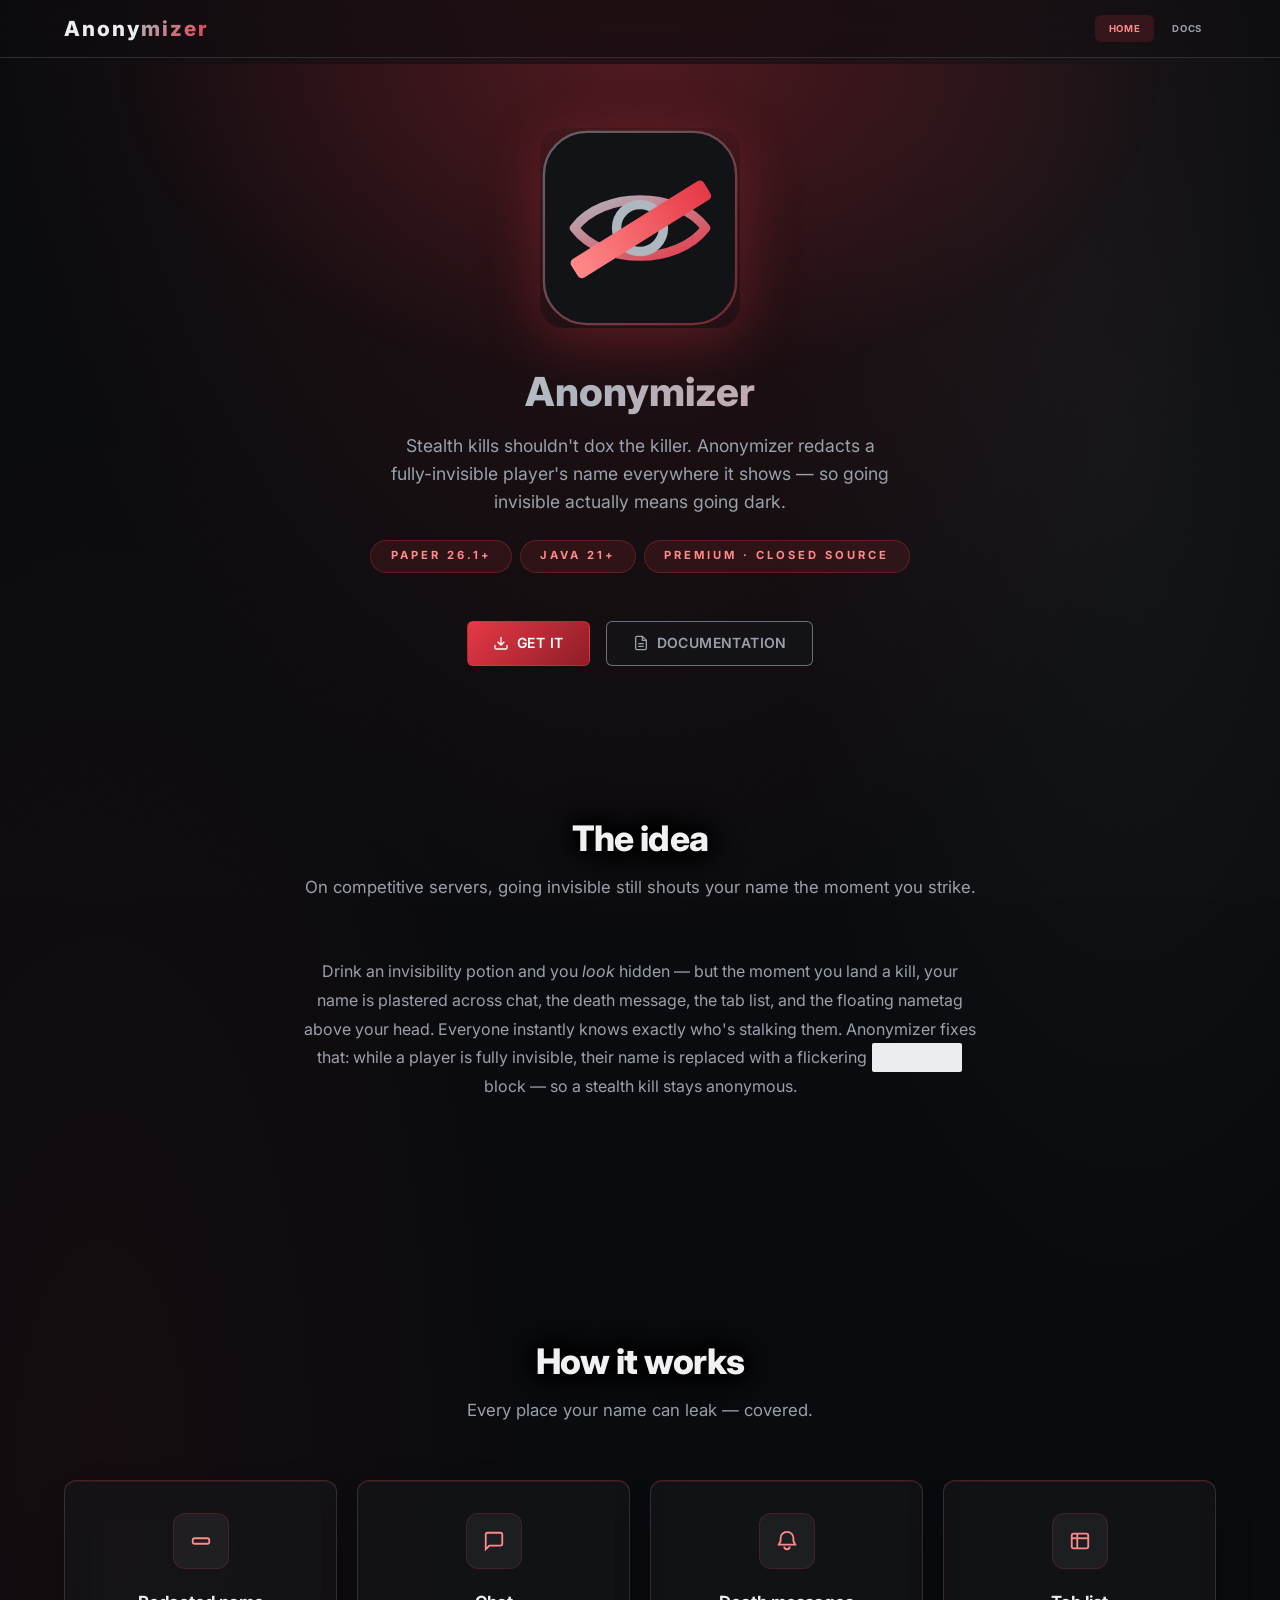
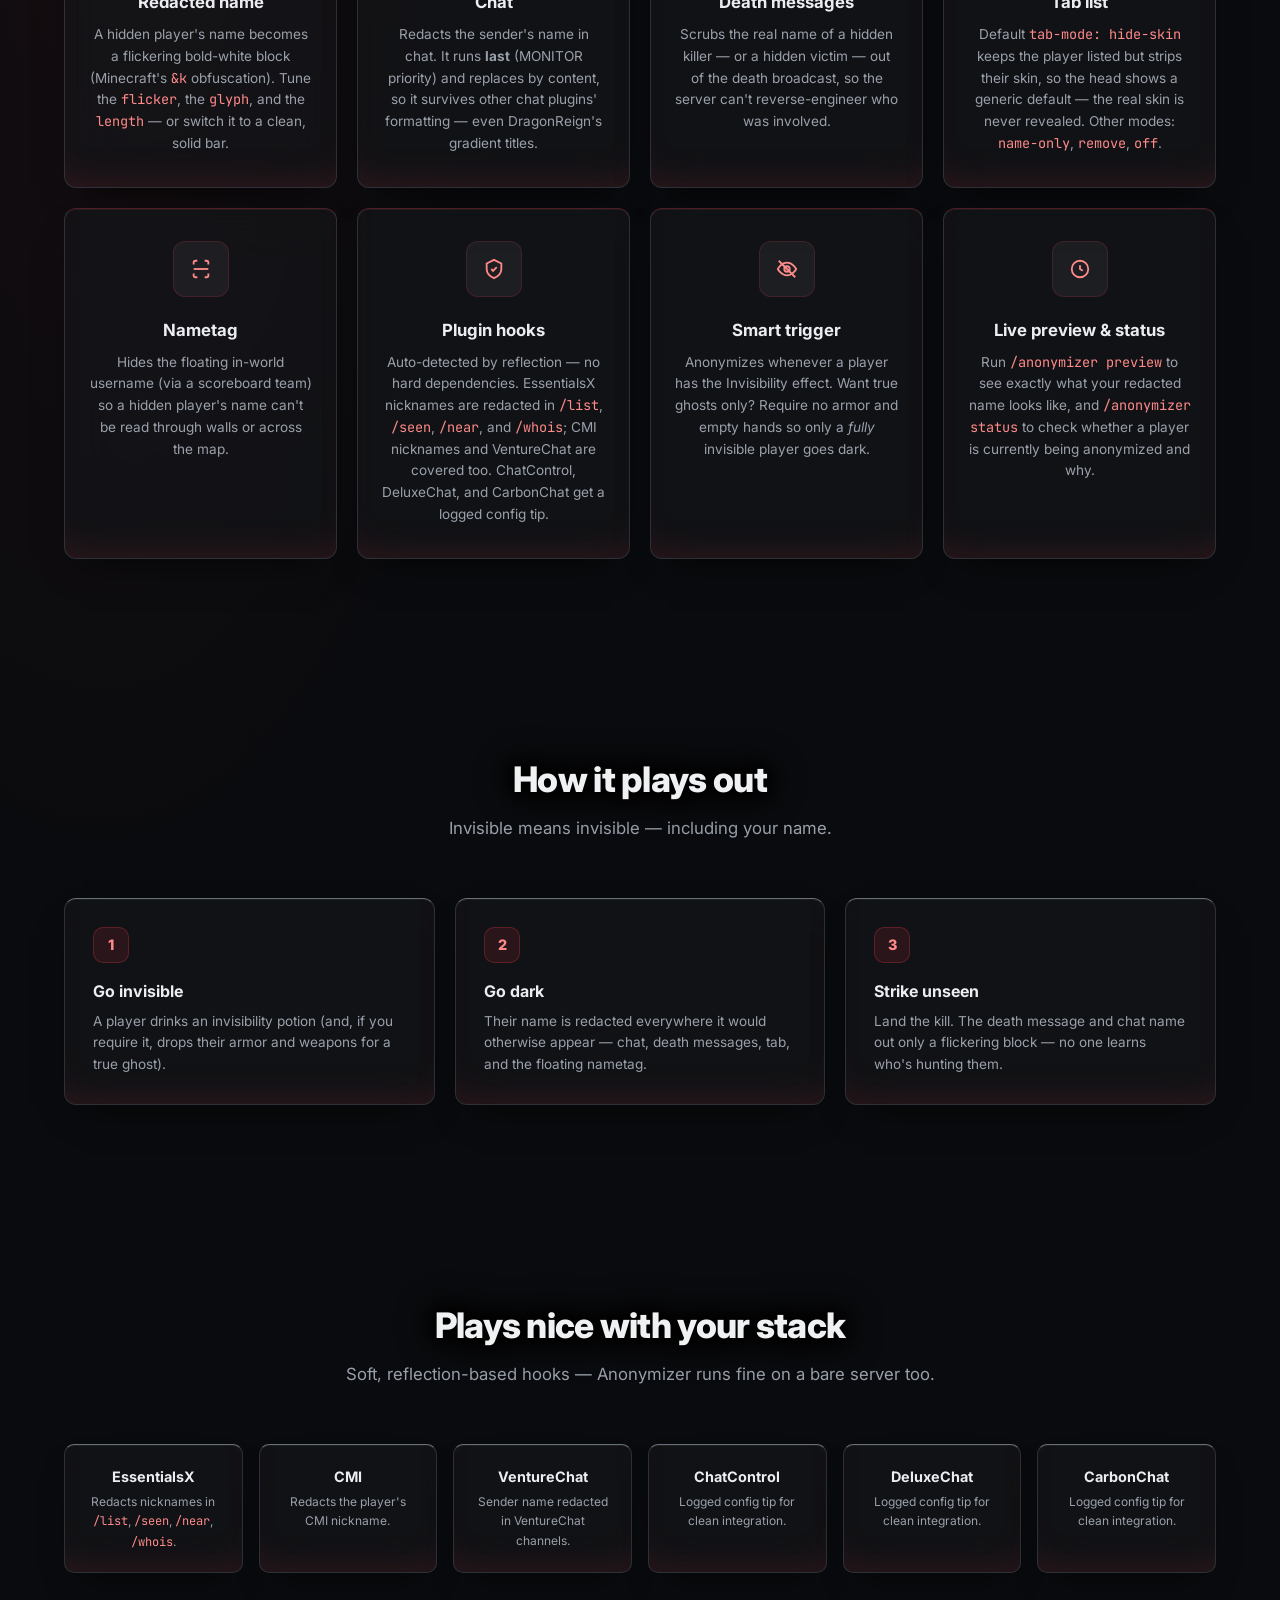
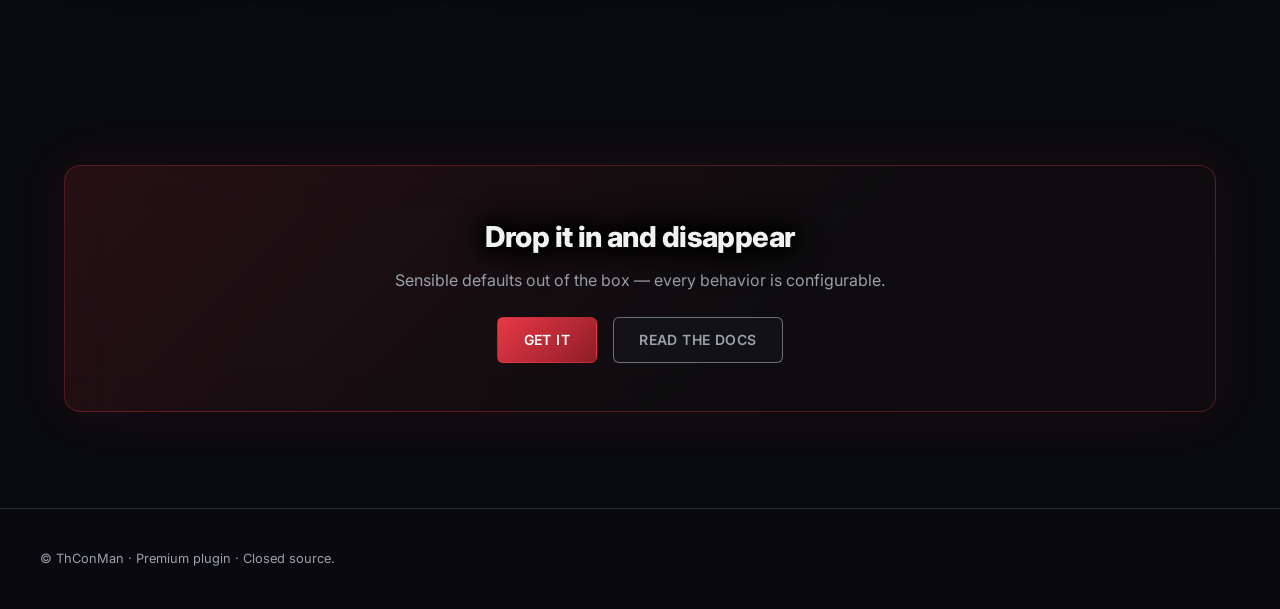
==== commit 0522e912: "Add a shared motion and depth layer to the plugin docs sites css/style.css is byte-identical across " ====
--- a/index.html
+++ b/index.html
@@ -167,5 +167,6 @@
     document.getElementById('nav-links').classList.toggle('open');
 }
 </script>
+<script src="js/motion.js" defer></script>
 </body>
 </html>
--- a/css/style.css
+++ b/css/style.css
@@ -28,7 +28,7 @@
     font-family: 'Inter', -apple-system, BlinkMacSystemFont, 'Segoe UI', sans-serif;
     background: var(--bg-primary);
     background-image:
-        radial-gradient(ellipse at 20% 50%, rgba(168, 85, 247, 0.12) 0%, transparent 50%),
+        radial-gradient(ellipse at 20% 50%, color-mix(in srgb, var(--accent) 12%, transparent) 0%, transparent 50%),
         radial-gradient(ellipse at 80% 20%, rgba(88, 101, 242, 0.1) 0%, transparent 50%),
         radial-gradient(ellipse at 50% 90%, rgba(236, 72, 153, 0.09) 0%, transparent 50%),
         radial-gradient(ellipse at 10% 10%, rgba(100, 216, 255, 0.04) 0%, transparent 40%);
@@ -150,14 +150,14 @@
 }
 
 .nav-links a:hover {
-    background: rgba(168, 85, 247, 0.1);
+    background: color-mix(in srgb, var(--accent) 10%, transparent);
     color: var(--text);
 }
 
 .nav-links a:hover svg { opacity: 1; }
 
 .nav-links a.active {
-    background: rgba(168, 85, 247, 0.15);
+    background: color-mix(in srgb, var(--accent) 15%, transparent);
     color: var(--accent-light);
 }
 
@@ -346,14 +346,14 @@
 }
 
 .btn-primary {
-    background: linear-gradient(170deg, #b366ff 0%, #7c22cc 100%);
+    background: linear-gradient(170deg, var(--accent-light) 0%, var(--accent) 100%);
     color: #fff;
-    border: 1px solid rgba(179, 102, 255, 0.35);
+    border: 1px solid color-mix(in srgb, var(--accent) 35%, transparent);
 }
 
 .btn-primary:hover {
     filter: brightness(1.12);
-    box-shadow: 0 0 18px rgba(168, 85, 247, 0.45);
+    box-shadow: 0 0 18px color-mix(in srgb, var(--accent) 45%, transparent);
     color: #fff;
 }
 
@@ -366,7 +366,7 @@
 .btn-outline:hover {
     border-color: var(--accent);
     color: var(--accent-light);
-    background: rgba(168, 85, 247, 0.08);
+    background: color-mix(in srgb, var(--accent) 8%, transparent);
 }
 
 /* ── Section ── */
@@ -411,7 +411,7 @@
     backdrop-filter: blur(24px);
     -webkit-backdrop-filter: blur(24px);
     border: 1px solid var(--border);
-    border-top: 1px solid rgba(168, 85, 247, 0.3);
+    border-top: 1px solid color-mix(in srgb, var(--accent) 30%, transparent);
     border-radius: 12px;
     padding: 2rem 1.5rem;
     text-align: center;
@@ -420,8 +420,8 @@
 
 .feature-card:hover {
     transform: translateY(-6px);
-    border-color: rgba(168, 85, 247, 0.35);
-    box-shadow: 0 12px 40px rgba(168, 85, 247, 0.18), 0 0 0 1px rgba(168, 85, 247, 0.1);
+    border-color: color-mix(in srgb, var(--accent) 35%, transparent);
+    box-shadow: 0 12px 40px color-mix(in srgb, var(--accent) 18%, transparent), 0 0 0 1px color-mix(in srgb, var(--accent) 10%, transparent);
     background: rgba(24, 20, 40, 0.85);
 }
 
@@ -497,8 +497,8 @@
 
 .rank-card:hover {
     transform: translateY(-8px);
-    border-color: rgba(168, 85, 247, 0.35);
-    box-shadow: 0 16px 50px var(--accent-glow), 0 0 0 1px rgba(168, 85, 247, 0.1);
+    border-color: color-mix(in srgb, var(--accent) 35%, transparent);
+    box-shadow: 0 16px 50px var(--accent-glow), 0 0 0 1px color-mix(in srgb, var(--accent) 10%, transparent);
     background: rgba(20, 18, 34, 0.9);
 }
 
@@ -525,10 +525,10 @@
 }
 
 .rank-card.featured {
-    border-color: rgba(168, 85, 247, 0.35);
-    box-shadow: 0 0 50px var(--accent-glow), 0 0 100px rgba(168, 85, 247, 0.08);
+    border-color: color-mix(in srgb, var(--accent) 35%, transparent);
+    box-shadow: 0 0 50px var(--accent-glow), 0 0 100px color-mix(in srgb, var(--accent) 8%, transparent);
     position: relative;
-    background: linear-gradient(180deg, rgba(168, 85, 247, 0.1) 0%, var(--bg-card) 40%);
+    background: linear-gradient(180deg, color-mix(in srgb, var(--accent) 10%, transparent) 0%, var(--bg-card) 40%);
 }
 
 .rank-card.featured::before {
@@ -836,7 +836,7 @@
     backdrop-filter: blur(24px);
     -webkit-backdrop-filter: blur(24px);
     border: 1px solid var(--border);
-    border-top: 2px solid rgba(168, 85, 247, 0.3);
+    border-top: 2px solid color-mix(in srgb, var(--accent) 30%, transparent);
     border-radius: 16px;
     padding: 2rem;
     transition: transform 0.25s, border-color 0.3s, box-shadow 0.3s;
@@ -844,8 +844,8 @@
 
 .plugin-card:hover {
     transform: translateY(-6px);
-    border-color: rgba(168, 85, 247, 0.4);
-    box-shadow: 0 12px 40px rgba(168, 85, 247, 0.15), 0 0 0 1px rgba(168, 85, 247, 0.08);
+    border-color: color-mix(in srgb, var(--accent) 40%, transparent);
+    box-shadow: 0 12px 40px color-mix(in srgb, var(--accent) 15%, transparent), 0 0 0 1px color-mix(in srgb, var(--accent) 8%, transparent);
 }
 
 .plugin-header {
@@ -1740,7 +1740,7 @@
 
 .crate-card:hover {
     transform: translateY(-8px);
-    border-color: rgba(168, 85, 247, 0.35);
+    border-color: color-mix(in srgb, var(--accent) 35%, transparent);
     box-shadow: 0 16px 50px var(--accent-glow);
 }
 
@@ -1844,3 +1844,209 @@
     pointer-events: none;
     z-index: -1;
 }
+
+
+/* ═══════════════════════════════════════════════════════════════════════════
+   MOTION & DEPTH LAYER
+   ---------------------------------------------------------------------------
+   Shared by every plugin docs site. Nothing here names a colour: it all
+   derives from --accent, --border and --bg-card, so each plugin's accent file
+   drives the whole effect and one copy of this file serves all of them.
+
+   Driven by js/motion.js, which tags elements at runtime -- no markup edits.
+   Everything degrades to a static page under prefers-reduced-motion.
+   ═══════════════════════════════════════════════════════════════════════════ */
+
+/* ── Fine grain. Stops the large dark fields from banding and gives the
+      shading something to sit on. ── */
+body::after {
+    content: "";
+    position: fixed;
+    inset: 0;
+    z-index: 0;
+    pointer-events: none;
+    opacity: 0.5;
+    background-image: url("data:image/svg+xml,<svg xmlns='http://www.w3.org/2000/svg' width='140' height='140'><filter id='n'><feTurbulence type='fractalNoise' baseFrequency='.85' numOctaves='3'/><feColorMatrix type='saturate' values='0'/></filter><rect width='140' height='140' filter='url(%23n)' opacity='.03'/></svg>");
+}
+
+/* ── Scroll progress ── */
+.scroll-progress {
+    position: fixed;
+    top: 0;
+    left: 0;
+    z-index: 200;
+    width: 100%;
+    height: 2px;
+    transform: scaleX(var(--p, 0));
+    transform-origin: 0 50%;
+    background: linear-gradient(90deg,
+        color-mix(in srgb, var(--accent) 55%, transparent),
+        var(--accent) 60%,
+        var(--accent-light));
+    box-shadow: 0 0 12px var(--accent-glow);
+    pointer-events: none;
+}
+
+/* ── Nav lifts off the page once you leave the hero ── */
+.nav {
+    transition: background 0.3s ease, border-color 0.3s ease, box-shadow 0.3s ease;
+}
+.nav.is-stuck {
+    background: color-mix(in srgb, var(--bg-primary) 82%, transparent);
+    backdrop-filter: blur(20px) saturate(1.3);
+    -webkit-backdrop-filter: blur(20px) saturate(1.3);
+    box-shadow: 0 8px 30px -12px rgba(0, 0, 0, 0.7);
+}
+
+/* ── Reveal on scroll. Reuses the framework's existing .fade-in contract. ── */
+.fade-in[data-d="1"] { transition-delay: 0.07s; }
+.fade-in[data-d="2"] { transition-delay: 0.14s; }
+.fade-in[data-d="3"] { transition-delay: 0.21s; }
+.fade-in[data-d="4"] { transition-delay: 0.28s; }
+.fade-in[data-d="5"] { transition-delay: 0.35s; }
+
+/* ── Depth. Layered rather than flat: a hairline lit top edge, an accent-tinted
+      drop shadow instead of pure black, and a soft inner floor. ── */
+.feature-card,
+.step-card,
+.compat-item,
+.plugin-card,
+.cta-card,
+.docs-callout,
+.docs-grid-item {
+    position: relative;
+    box-shadow:
+        0 16px 36px -18px rgba(0, 0, 0, 0.75),
+        inset 0 1px 0 rgba(255, 255, 255, 0.055),
+        inset 0 -24px 44px -30px var(--accent-glow);
+    transition: transform 0.28s cubic-bezier(.22,.61,.36,1),
+                border-color 0.28s ease,
+                box-shadow 0.28s ease;
+}
+
+.feature-card:hover,
+.step-card:hover,
+.compat-item:hover,
+.docs-grid-item:hover {
+    transform: translateY(-5px);
+    border-color: color-mix(in srgb, var(--accent) 40%, transparent);
+    box-shadow:
+        0 30px 60px -26px var(--accent-glow-strong),
+        0 10px 24px -14px rgba(0, 0, 0, 0.7),
+        inset 0 1px 0 rgba(255, 255, 255, 0.08);
+}
+
+/* Step numbers read as struck medallions rather than flat text. */
+.step-number {
+    transition: transform 0.3s cubic-bezier(.34,1.3,.64,1), box-shadow 0.3s ease;
+}
+.step-card:hover .step-number {
+    transform: scale(1.08);
+    box-shadow: 0 0 26px var(--accent-glow-strong);
+}
+
+/* Feature glyphs lift with their card. */
+.feature-icon-wrap {
+    transition: transform 0.3s cubic-bezier(.34,1.3,.64,1);
+}
+.feature-card:hover .feature-icon-wrap {
+    transform: translateY(-3px) scale(1.06);
+}
+
+/* ── Specular sweep across buttons ── */
+.btn {
+    position: relative;
+    overflow: hidden;
+}
+.btn::after {
+    content: "";
+    position: absolute;
+    top: 0;
+    bottom: 0;
+    left: -80%;
+    width: 55%;
+    transform: skewX(-22deg);
+    background: linear-gradient(90deg, transparent, rgba(255, 255, 255, 0.28), transparent);
+    transition: left 0.55s cubic-bezier(.22,.61,.36,1);
+    pointer-events: none;
+}
+.btn:hover::after { left: 130%; }
+
+/* ── Section headings get a hairline rule that draws itself in ── */
+.section-title {
+    position: relative;
+}
+/* The framework centres .section-title, so the rule is centred too and grows
+   out from the middle. `translate` is the independent property, which composes
+   with the `transform` the animation drives rather than fighting it. */
+.section-title::after {
+    content: "";
+    position: absolute;
+    left: 50%;
+    translate: -50% 0;
+    bottom: -0.55rem;
+    width: 58px;
+    height: 2px;
+    border-radius: 2px;
+    background: linear-gradient(90deg, transparent, var(--accent), transparent);
+    transform: scaleX(0);
+    transform-origin: 50% 50%;
+    transition: transform 0.7s cubic-bezier(.22,.61,.36,1) 0.15s;
+}
+.section-title.visible::after { transform: scaleX(1); }
+
+/* ── Docs sidebar: mark the section you are actually reading ── */
+.docs-toc a {
+    position: relative;
+    transition: color 0.2s ease, padding-left 0.25s ease;
+}
+.docs-toc a.is-current {
+    color: var(--accent-light);
+    padding-left: 0.55rem;
+}
+.docs-toc a.is-current::before {
+    content: "";
+    position: absolute;
+    left: 0;
+    top: 50%;
+    width: 3px;
+    height: 1.05em;
+    border-radius: 2px;
+    transform: translateY(-50%);
+    background: var(--accent);
+    box-shadow: 0 0 10px var(--accent-glow-strong);
+}
+
+/* Table rows respond to the pointer so long reference tables stay trackable. */
+.docs-table tbody tr {
+    transition: background 0.18s ease;
+}
+.docs-table tbody tr:hover {
+    background: color-mix(in srgb, var(--accent) 7%, transparent);
+}
+
+/* Hard reveal, used by the motion script's failsafe and by print. Content on a
+   docs site must never stay hidden because an animation did not run. */
+.fade-in.fade-in-now {
+    opacity: 1 !important;
+    transform: none !important;
+    transition: none !important;
+}
+
+@media print {
+    .fade-in { opacity: 1 !important; transform: none !important; }
+    .scroll-progress { display: none !important; }
+}
+
+/* ── Reduced motion: everything above collapses to a static page ── */
+@media (prefers-reduced-motion: reduce) {
+    html { scroll-behavior: auto; }
+    *, *::before, *::after {
+        animation-duration: 0.001ms !important;
+        animation-iteration-count: 1 !important;
+        transition-duration: 0.001ms !important;
+    }
+    .fade-in { opacity: 1 !important; transform: none !important; }
+    .section-title::after { transform: scaleX(1); }
+    .scroll-progress { display: none; }
+}
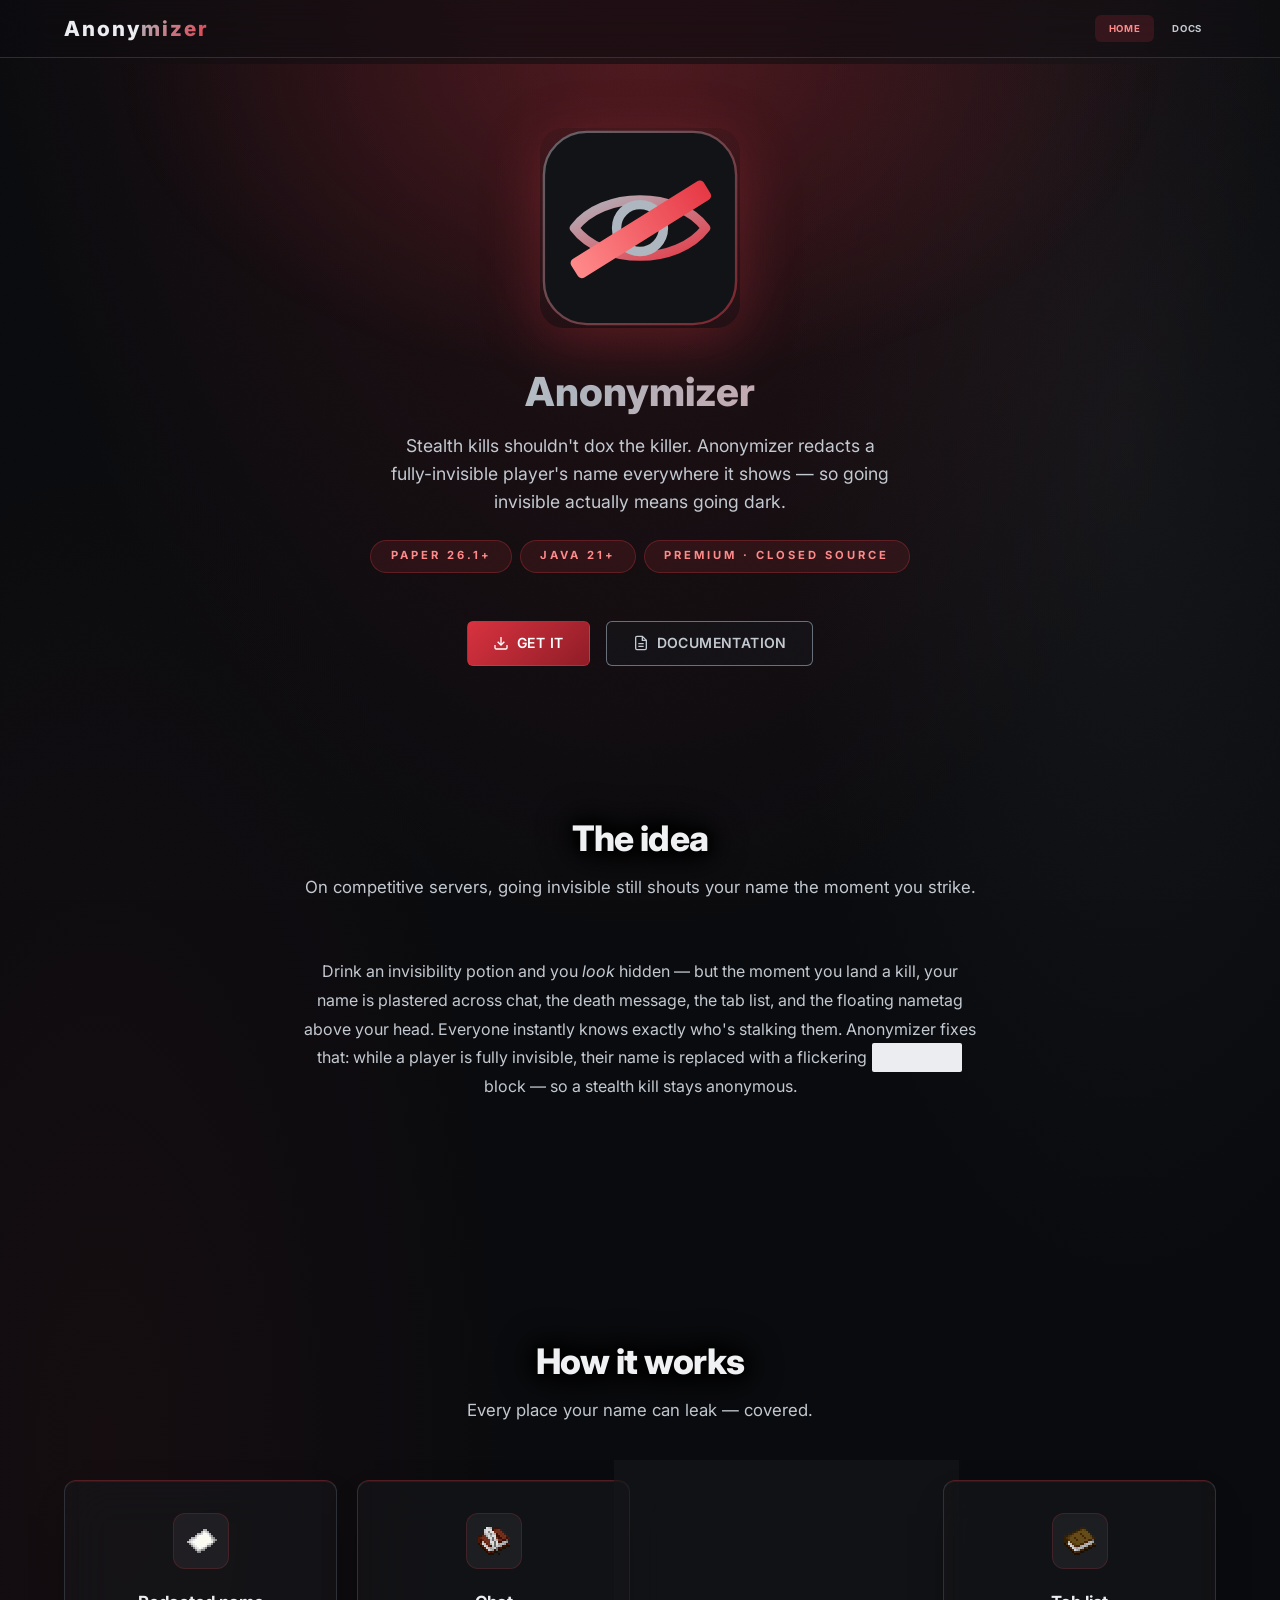
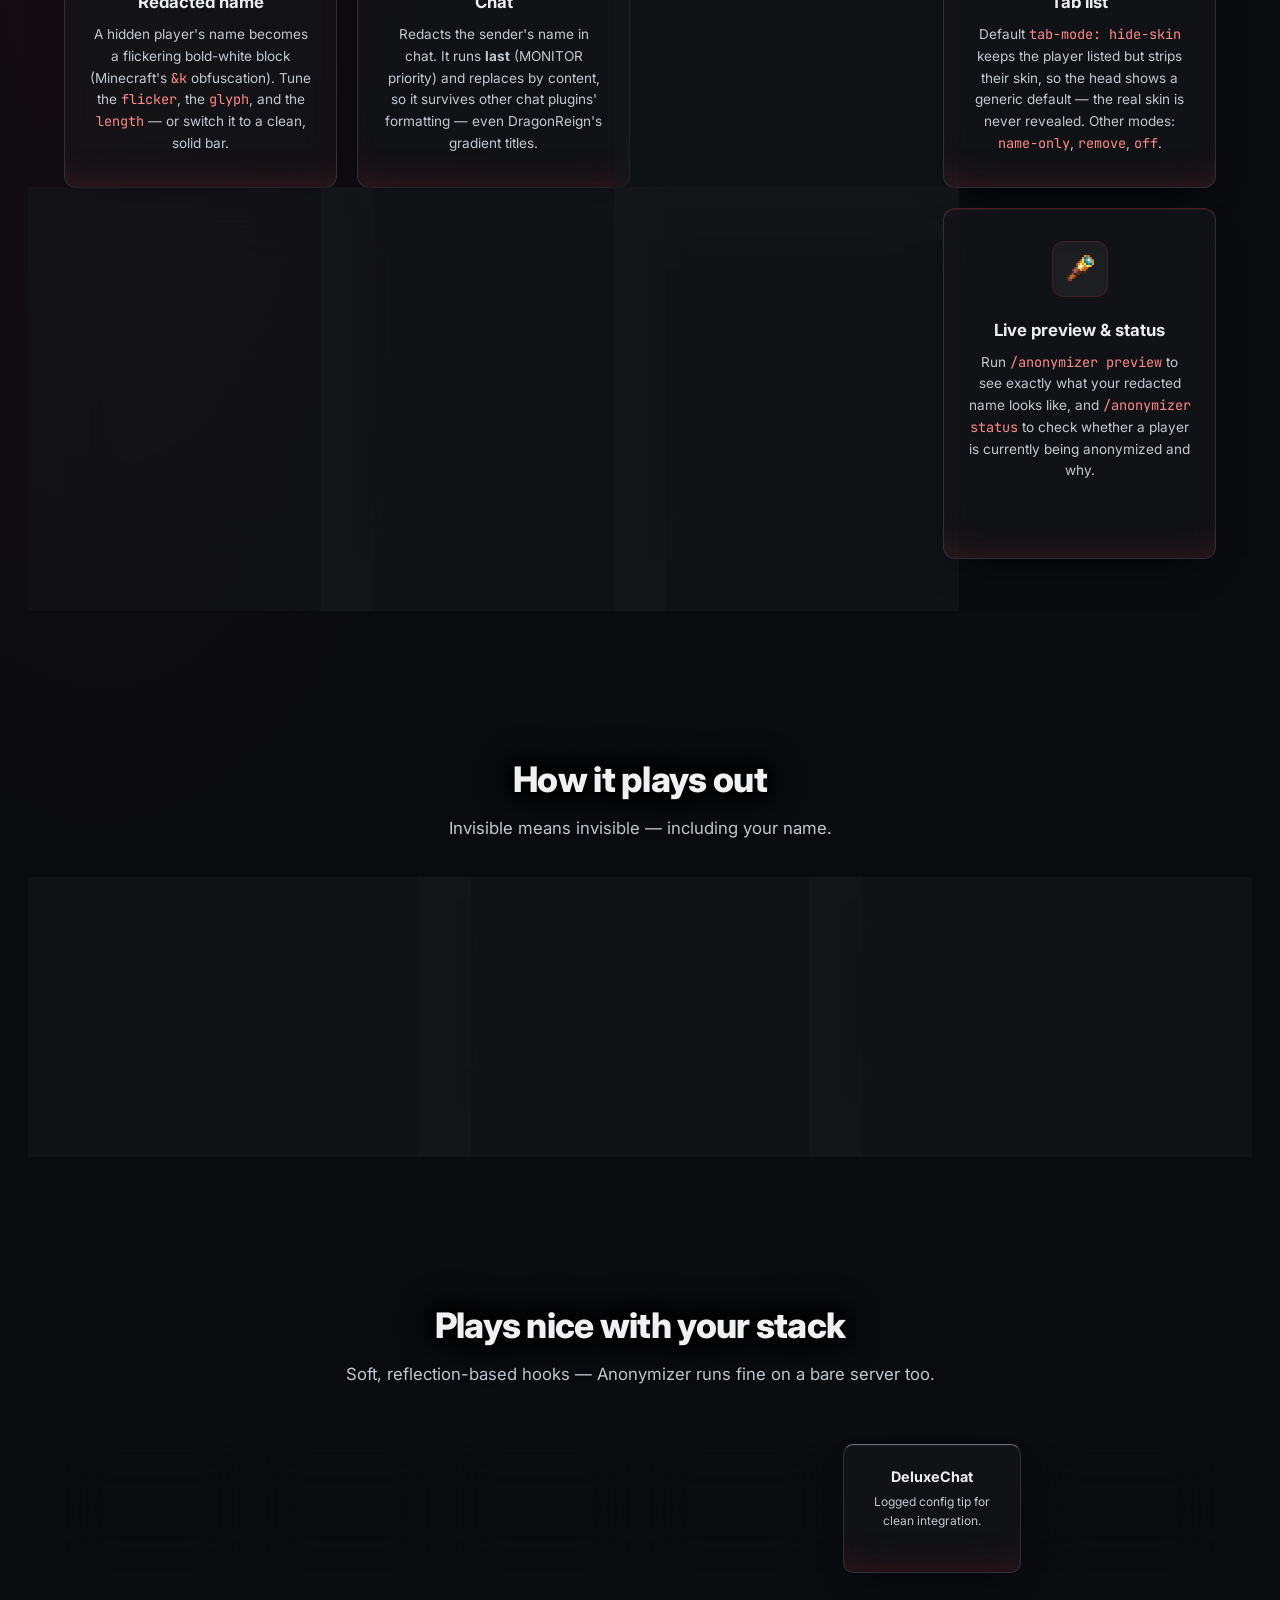
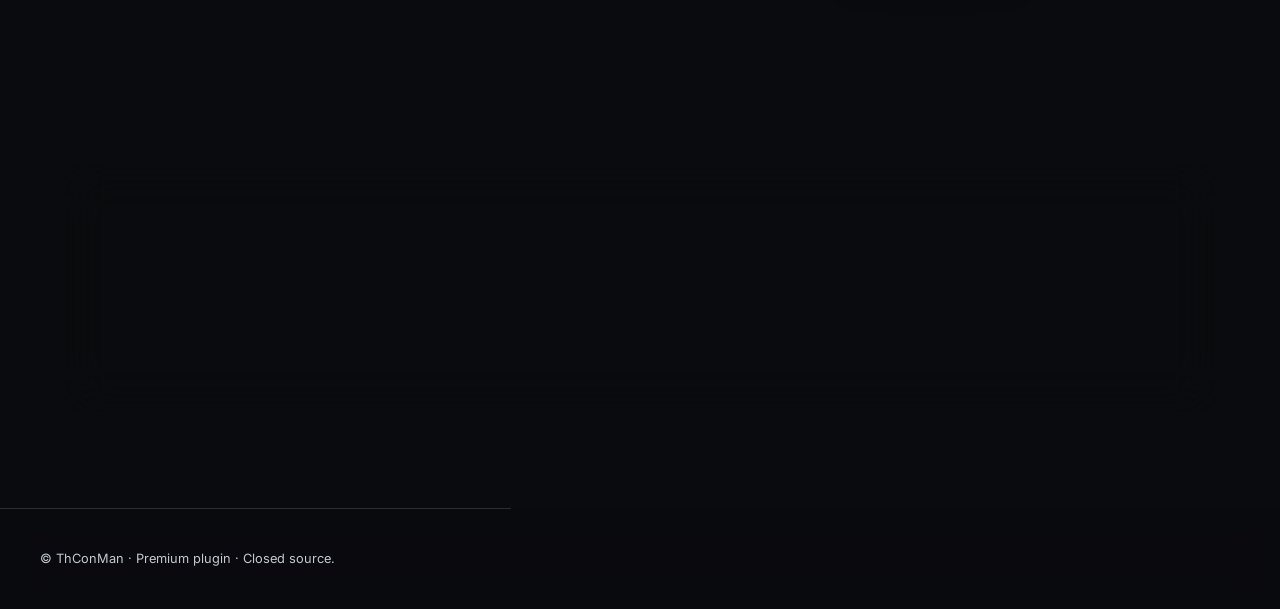
==== commit 8bbe70fe: "auto-sync: 7 file(s) - 2026-08-12 19:37:37" ====
--- a/index.html
+++ b/index.html
@@ -65,42 +65,42 @@
     <p class="section-subtitle">Every place your name can leak — covered.</p>
     <div class="features-grid">
         <div class="feature-card">
-            <div class="feature-icon-wrap"><svg width="22" height="22" viewBox="0 0 24 24" fill="none" stroke="currentColor" stroke-width="2"><rect x="3" y="9" width="18" height="6" rx="2"/></svg></div>
+            <div class="feature-icon-wrap"><i class="mc mc-paper" aria-hidden="true"></i></div>
             <h3>Redacted name</h3>
             <p>A hidden player's name becomes a flickering bold-white block (Minecraft's <span class="mono">&amp;k</span> obfuscation). Tune the <span class="mono">flicker</span>, the <span class="mono">glyph</span>, and the <span class="mono">length</span> — or switch it to a clean, solid bar.</p>
         </div>
         <div class="feature-card">
-            <div class="feature-icon-wrap"><svg width="22" height="22" viewBox="0 0 24 24" fill="none" stroke="currentColor" stroke-width="2"><path d="M21 15a2 2 0 01-2 2H7l-4 4V5a2 2 0 012-2h14a2 2 0 012 2z"/></svg></div>
+            <div class="feature-icon-wrap"><i class="mc mc-writable_book" aria-hidden="true"></i></div>
             <h3>Chat</h3>
             <p>Redacts the sender's name in chat. It runs <strong>last</strong> (MONITOR priority) and replaces by content, so it survives other chat plugins' formatting — even DragonReign's gradient titles.</p>
         </div>
         <div class="feature-card">
-            <div class="feature-icon-wrap"><svg width="22" height="22" viewBox="0 0 24 24" fill="none" stroke="currentColor" stroke-width="2"><path d="M12 2a7 7 0 00-7 7v3l-2 4h18l-2-4V9a7 7 0 00-7-7z"/><path d="M9 18a3 3 0 006 0"/></svg></div>
+            <div class="feature-icon-wrap"><i class="mc mc-bone" aria-hidden="true"></i></div>
             <h3>Death messages</h3>
             <p>Scrubs the real name of a hidden killer — or a hidden victim — out of the death broadcast, so the server can't reverse-engineer who was involved.</p>
         </div>
         <div class="feature-card">
-            <div class="feature-icon-wrap"><svg width="22" height="22" viewBox="0 0 24 24" fill="none" stroke="currentColor" stroke-width="2"><rect x="3" y="4" width="18" height="16" rx="2"/><path d="M3 9h18"/><path d="M9 4v16"/></svg></div>
+            <div class="feature-icon-wrap"><i class="mc mc-book" aria-hidden="true"></i></div>
             <h3>Tab list</h3>
             <p>Default <span class="mono">tab-mode: hide-skin</span> keeps the player listed but strips their skin, so the head shows a generic default — the real skin is never revealed. Other modes: <span class="mono">name-only</span>, <span class="mono">remove</span>, <span class="mono">off</span>.</p>
         </div>
         <div class="feature-card">
-            <div class="feature-icon-wrap"><svg width="22" height="22" viewBox="0 0 24 24" fill="none" stroke="currentColor" stroke-width="2"><path d="M4 7V5a2 2 0 012-2h2"/><path d="M16 3h2a2 2 0 012 2v2"/><path d="M20 17v2a2 2 0 01-2 2h-2"/><path d="M8 21H6a2 2 0 01-2-2v-2"/><line x1="4" y1="12" x2="20" y2="12"/></svg></div>
+            <div class="feature-icon-wrap"><i class="mc mc-armor_stand" aria-hidden="true"></i></div>
             <h3>Nametag</h3>
             <p>Hides the floating in-world username (via a scoreboard team) so a hidden player's name can't be read through walls or across the map.</p>
         </div>
         <div class="feature-card">
-            <div class="feature-icon-wrap"><svg width="22" height="22" viewBox="0 0 24 24" fill="none" stroke="currentColor" stroke-width="2"><path d="M12 2l8 4v6c0 5-3.5 8-8 10-4.5-2-8-5-8-10V6z"/><path d="M9 12l2 2 4-4"/></svg></div>
+            <div class="feature-icon-wrap"><i class="mc mc-tripwire_hook" aria-hidden="true"></i></div>
             <h3>Plugin hooks</h3>
             <p>Auto-detected by reflection — no hard dependencies. EssentialsX nicknames are redacted in <span class="mono">/list</span>, <span class="mono">/seen</span>, <span class="mono">/near</span>, and <span class="mono">/whois</span>; CMI nicknames and VentureChat are covered too. ChatControl, DeluxeChat, and CarbonChat get a logged config tip.</p>
         </div>
         <div class="feature-card">
-            <div class="feature-icon-wrap"><svg width="22" height="22" viewBox="0 0 24 24" fill="none" stroke="currentColor" stroke-width="2"><circle cx="12" cy="12" r="3"/><path d="M2 12s3.5-7 10-7 10 7 10 7-3.5 7-10 7-10-7-10-7z"/><line x1="3" y1="3" x2="21" y2="21"/></svg></div>
+            <div class="feature-icon-wrap"><i class="mc mc-observer block" aria-hidden="true"></i></div>
             <h3>Smart trigger</h3>
             <p>Anonymizes whenever a player has the Invisibility effect. Want true ghosts only? Require no armor and empty hands so only a <em>fully</em> invisible player goes dark.</p>
         </div>
         <div class="feature-card">
-            <div class="feature-icon-wrap"><svg width="22" height="22" viewBox="0 0 24 24" fill="none" stroke="currentColor" stroke-width="2"><circle cx="12" cy="12" r="9"/><path d="M12 8v4l3 2"/></svg></div>
+            <div class="feature-icon-wrap"><i class="mc mc-spyglass" aria-hidden="true"></i></div>
             <h3>Live preview &amp; status</h3>
             <p>Run <span class="mono">/anonymizer preview</span> to see exactly what your redacted name looks like, and <span class="mono">/anonymizer status</span> to check whether a player is currently being anonymized and why.</p>
         </div>
--- a/css/style.css
+++ b/css/style.css
@@ -2050,3 +2050,21 @@
     .section-title::after { transform: scaleX(1); }
     .scroll-progress { display: none; }
 }
+
+/* --- real Minecraft item art -----------------------------------------------
+   The feature glyphs are the game's own textures, extracted from the client
+   jar and embedded in SVG: flat items are the raw 16x16, solid blocks are
+   projected onto an isometric cube with vanilla face shading baked in. Drawn
+   pixelated on purpose - smoothing a 16x16 texture is what makes a Minecraft
+   site look cheap. */
+.mc {
+    display: inline-block;
+    background-repeat: no-repeat;
+    background-position: center;
+    background-size: contain;
+    image-rendering: pixelated;
+}
+/* A flat item leaves a margin in its tile; a block fills more of it, exactly
+   as it does in a real inventory slot. */
+.feature-icon-wrap .mc { width: 32px; height: 32px; }
+.feature-icon-wrap .mc.block { width: 40px; height: 40px; }
--- a/css/anonymizer.css
+++ b/css/anonymizer.css
@@ -9,7 +9,9 @@
     --border-light: rgba(120, 128, 140, 0.85);
     --glass: rgba(255, 255, 255, 0.03);
     --text: #ecedf0;
-    --text-muted: #9aa1ab;
+    --text-muted: #c3c9d1;
+    /* Raised well past the AA floor: light-on-dark body copy near the
+       minimum reads as washed-out grey rather than merely legible. */
     --accent: #E63946;
     --accent-light: #FF8A8A;
     --accent-glow: rgba(230, 57, 70, 0.22);
@@ -54,7 +56,11 @@
 }
 
 .btn-primary {
-    background: linear-gradient(135deg, var(--accent) 0%, #8f1d27 100%);
+    /* Starts a shade deeper than --accent: white on #E63946 measured 4.17:1,
+       just under AA. #d8323f clears it at 4.72:1 and is indistinguishable
+       at a glance. The accent token itself is untouched -- it passes
+       everywhere else it is used. */
+    background: linear-gradient(135deg, #d8323f 0%, #8f1d27 100%);
     color: #fff;
     border: 1px solid rgba(230, 57, 70, 0.35);
 }
@@ -154,3 +160,13 @@
     50% { opacity: 0.85; }
     72% { opacity: 0.4; }
 }
+
+/* Real Minecraft item art for the feature cards. */
+.mc-paper         { background-image: url("../icons/paper.svg"); }
+.mc-writable_book { background-image: url("../icons/writable_book.svg"); }
+.mc-bone          { background-image: url("../icons/bone.svg"); }
+.mc-book          { background-image: url("../icons/book.svg"); }
+.mc-armor_stand   { background-image: url("../icons/armor_stand.svg"); }
+.mc-tripwire_hook { background-image: url("../icons/tripwire_hook.svg"); }
+.mc-observer      { background-image: url("../icons/observer.svg"); }
+.mc-spyglass      { background-image: url("../icons/spyglass.svg"); }
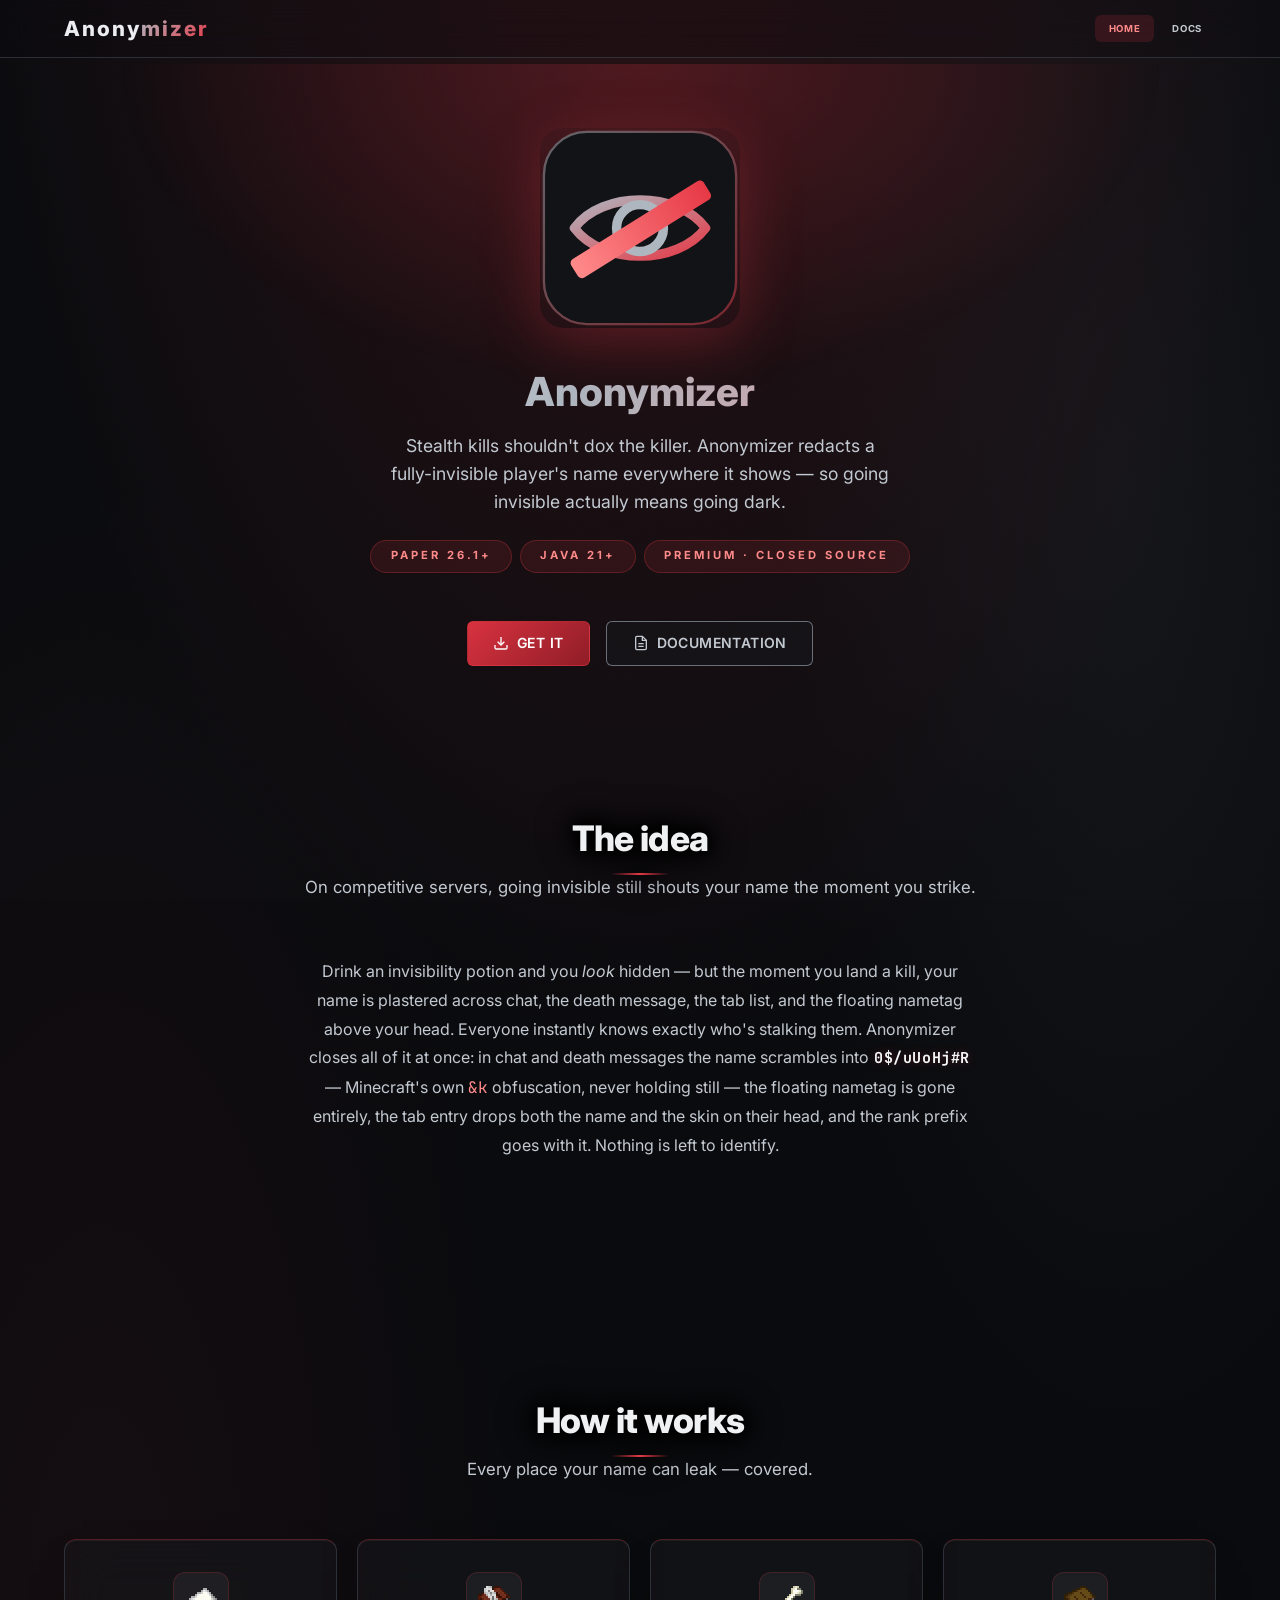
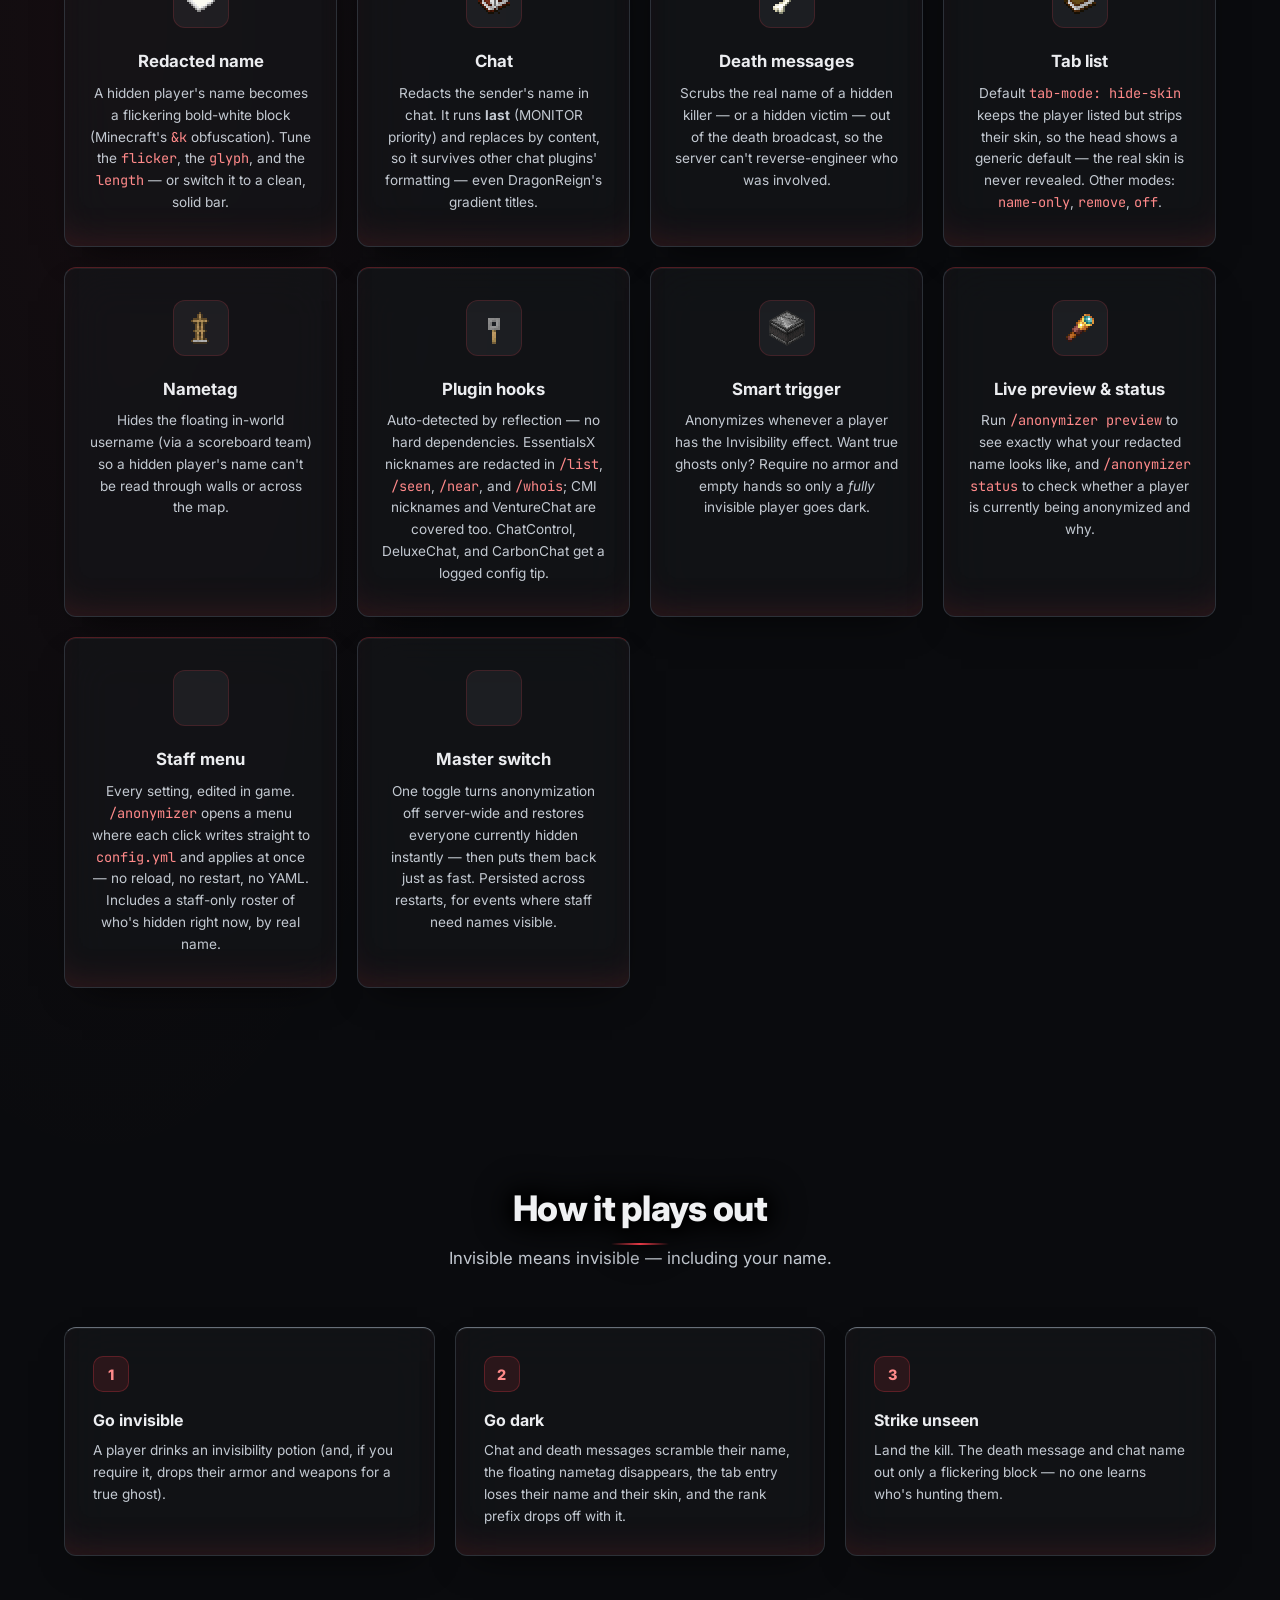
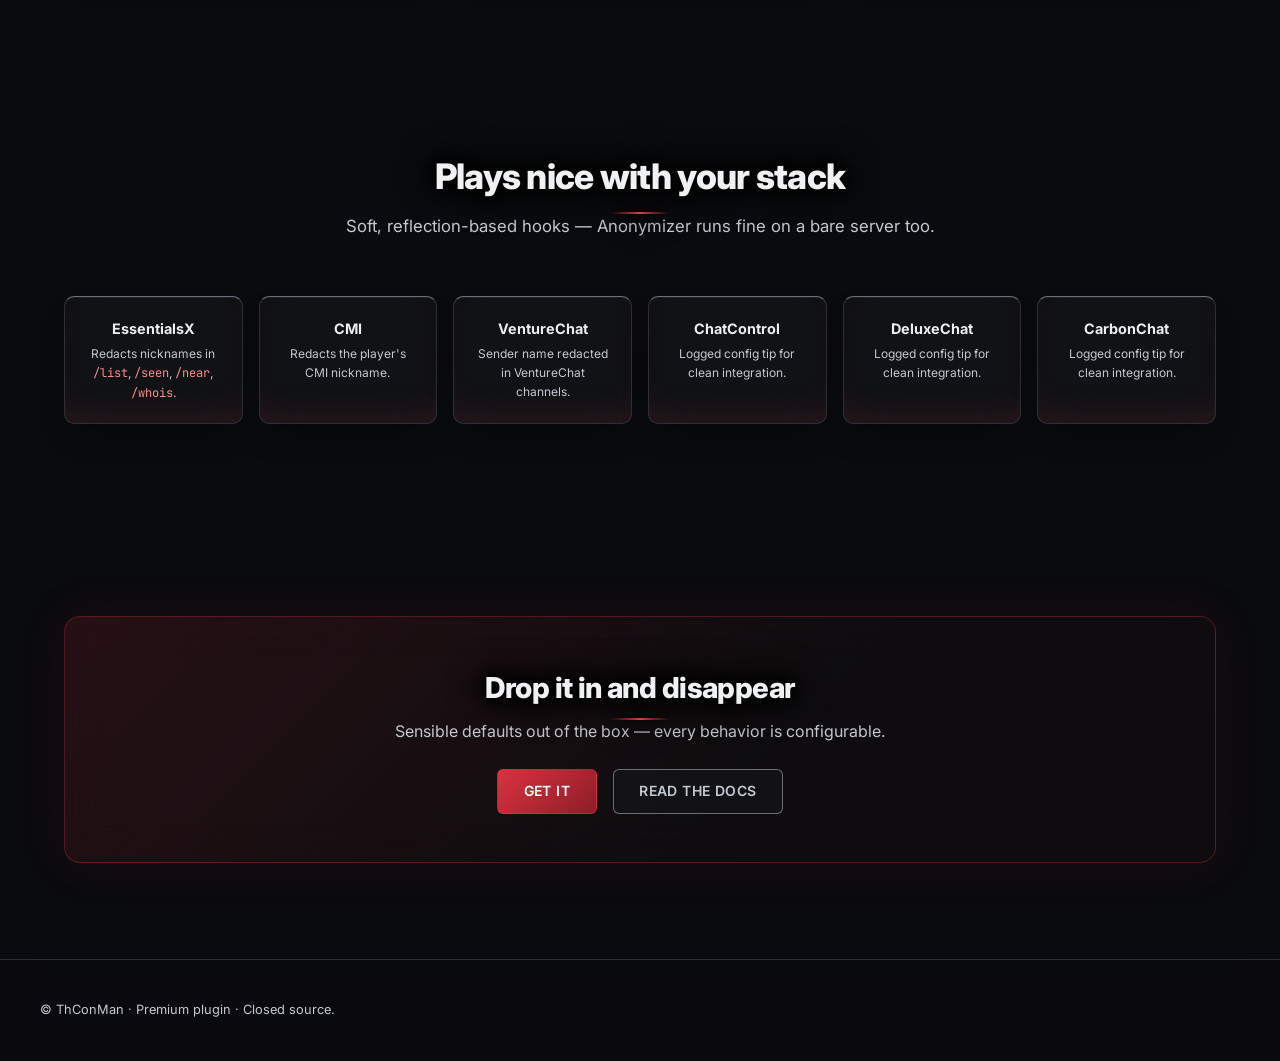
==== commit 1f9872a6: "auto-sync: 6 file(s) - 2026-08-12 19:51:55" ====
--- a/index.html
+++ b/index.html
@@ -55,7 +55,7 @@
     <h2 class="section-title">The idea</h2>
     <p class="section-subtitle">On competitive servers, going invisible still shouts your name the moment you strike.</p>
     <p style="max-width:680px;margin:0 auto 2.5rem;text-align:center;color:var(--text-muted);line-height:1.8;">
-        Drink an invisibility potion and you <em>look</em> hidden — but the moment you land a kill, your name is plastered across chat, the death message, the tab list, and the floating nametag above your head. Everyone instantly knows exactly who's stalking them. Anonymizer fixes that: while a player is fully invisible, their name is replaced with a flickering <span class="redacted">REDACTED</span> block — so a stealth kill stays anonymous.
+        Drink an invisibility potion and you <em>look</em> hidden — but the moment you land a kill, your name is plastered across chat, the death message, the tab list, and the floating nametag above your head. Everyone instantly knows exactly who's stalking them. Anonymizer closes all of it at once: in chat and death messages the name scrambles into <span class="redacted">##########</span> — Minecraft's own <span class="mono">&amp;k</span> obfuscation, never holding still — the floating nametag is gone entirely, the tab entry drops both the name and the skin on their head, and the rank prefix goes with it. Nothing is left to identify.
     </p>
 </section>
 
@@ -104,6 +104,16 @@
             <h3>Live preview &amp; status</h3>
             <p>Run <span class="mono">/anonymizer preview</span> to see exactly what your redacted name looks like, and <span class="mono">/anonymizer status</span> to check whether a player is currently being anonymized and why.</p>
         </div>
+        <div class="feature-card">
+            <div class="feature-icon-wrap"><i class="mc mc-lever" aria-hidden="true"></i></div>
+            <h3>Staff menu</h3>
+            <p>Every setting, edited in game. <span class="mono">/anonymizer</span> opens a menu where each click writes straight to <span class="mono">config.yml</span> and applies at once — no reload, no restart, no YAML. Includes a staff-only roster of who's hidden right now, by real name.</p>
+        </div>
+        <div class="feature-card">
+            <div class="feature-icon-wrap"><i class="mc mc-name_tag" aria-hidden="true"></i></div>
+            <h3>Master switch</h3>
+            <p>One toggle turns anonymization off server-wide and restores everyone currently hidden instantly — then puts them back just as fast. Persisted across restarts, for events where staff need names visible.</p>
+        </div>
     </div>
 </section>
 
@@ -120,7 +130,7 @@
         <div class="step-card">
             <div class="step-number">2</div>
             <h3>Go dark</h3>
-            <p>Their name is redacted everywhere it would otherwise appear — chat, death messages, tab, and the floating nametag.</p>
+            <p>Chat and death messages scramble their name, the floating nametag disappears, the tab entry loses their name and their skin, and the rank prefix drops off with it.</p>
         </div>
         <div class="step-card">
             <div class="step-number">3</div>
--- a/css/anonymizer.css
+++ b/css/anonymizer.css
@@ -143,22 +143,25 @@
 }
 .section-subtitle { text-shadow: none; }
 
-/* ── Redacted block flourish (stealth motif) ── */
+/* ── Redacted name (stealth motif) ──────────────────────────────────────
+ * This is the in-game look: Minecraft's &k obfuscation, a run of glyphs that
+ * re-rolls every frame. NOT a censor bar — the plugin's default is flickering
+ * text, so the site has to show flickering text. js/motion.js swaps the
+ * characters; the monospace + fixed width here keep the line from reflowing
+ * while it scrambles. Without JS the literal glyphs render as a static block,
+ * which is exactly the plugin's `flicker: false` mode. */
 .redacted {
     display: inline-block;
-    background: #ecedf0;
-    color: transparent;
-    border-radius: 2px;
-    padding: 0 0.15em;
+    font-family: 'JetBrains Mono', 'Fira Code', monospace;
+    font-weight: 700;
+    font-size: 0.94em;
+    color: #f4f5f7;
+    letter-spacing: 0.04em;
+    white-space: pre;
+    text-shadow: 0 0 10px rgba(230, 57, 70, 0.28);
     margin: 0 1px;
-    animation: redact-flicker 1.1s steps(2, end) infinite;
     user-select: none;
-}
-@keyframes redact-flicker {
-    0%, 100% { opacity: 1; }
-    45% { opacity: 0.55; }
-    50% { opacity: 0.85; }
-    72% { opacity: 0.4; }
+    -webkit-user-select: none;
 }
 
 /* Real Minecraft item art for the feature cards. */
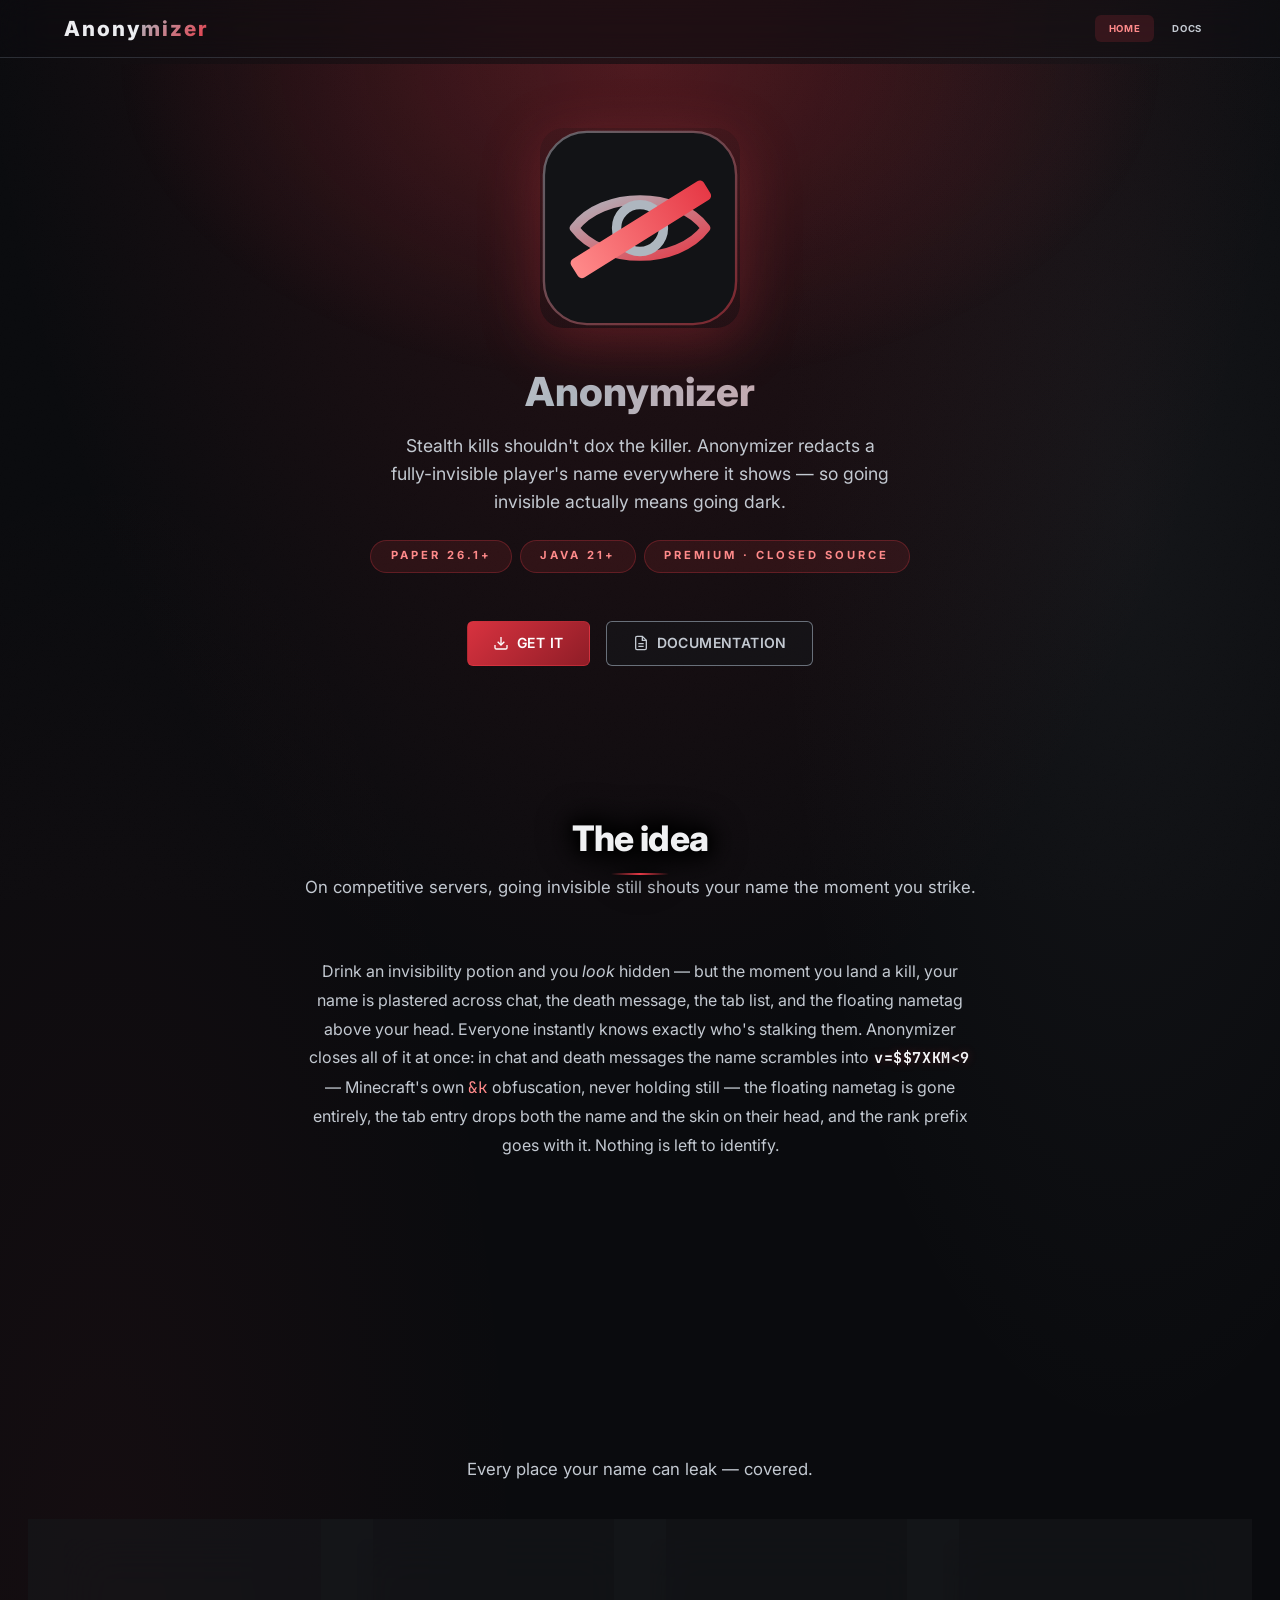
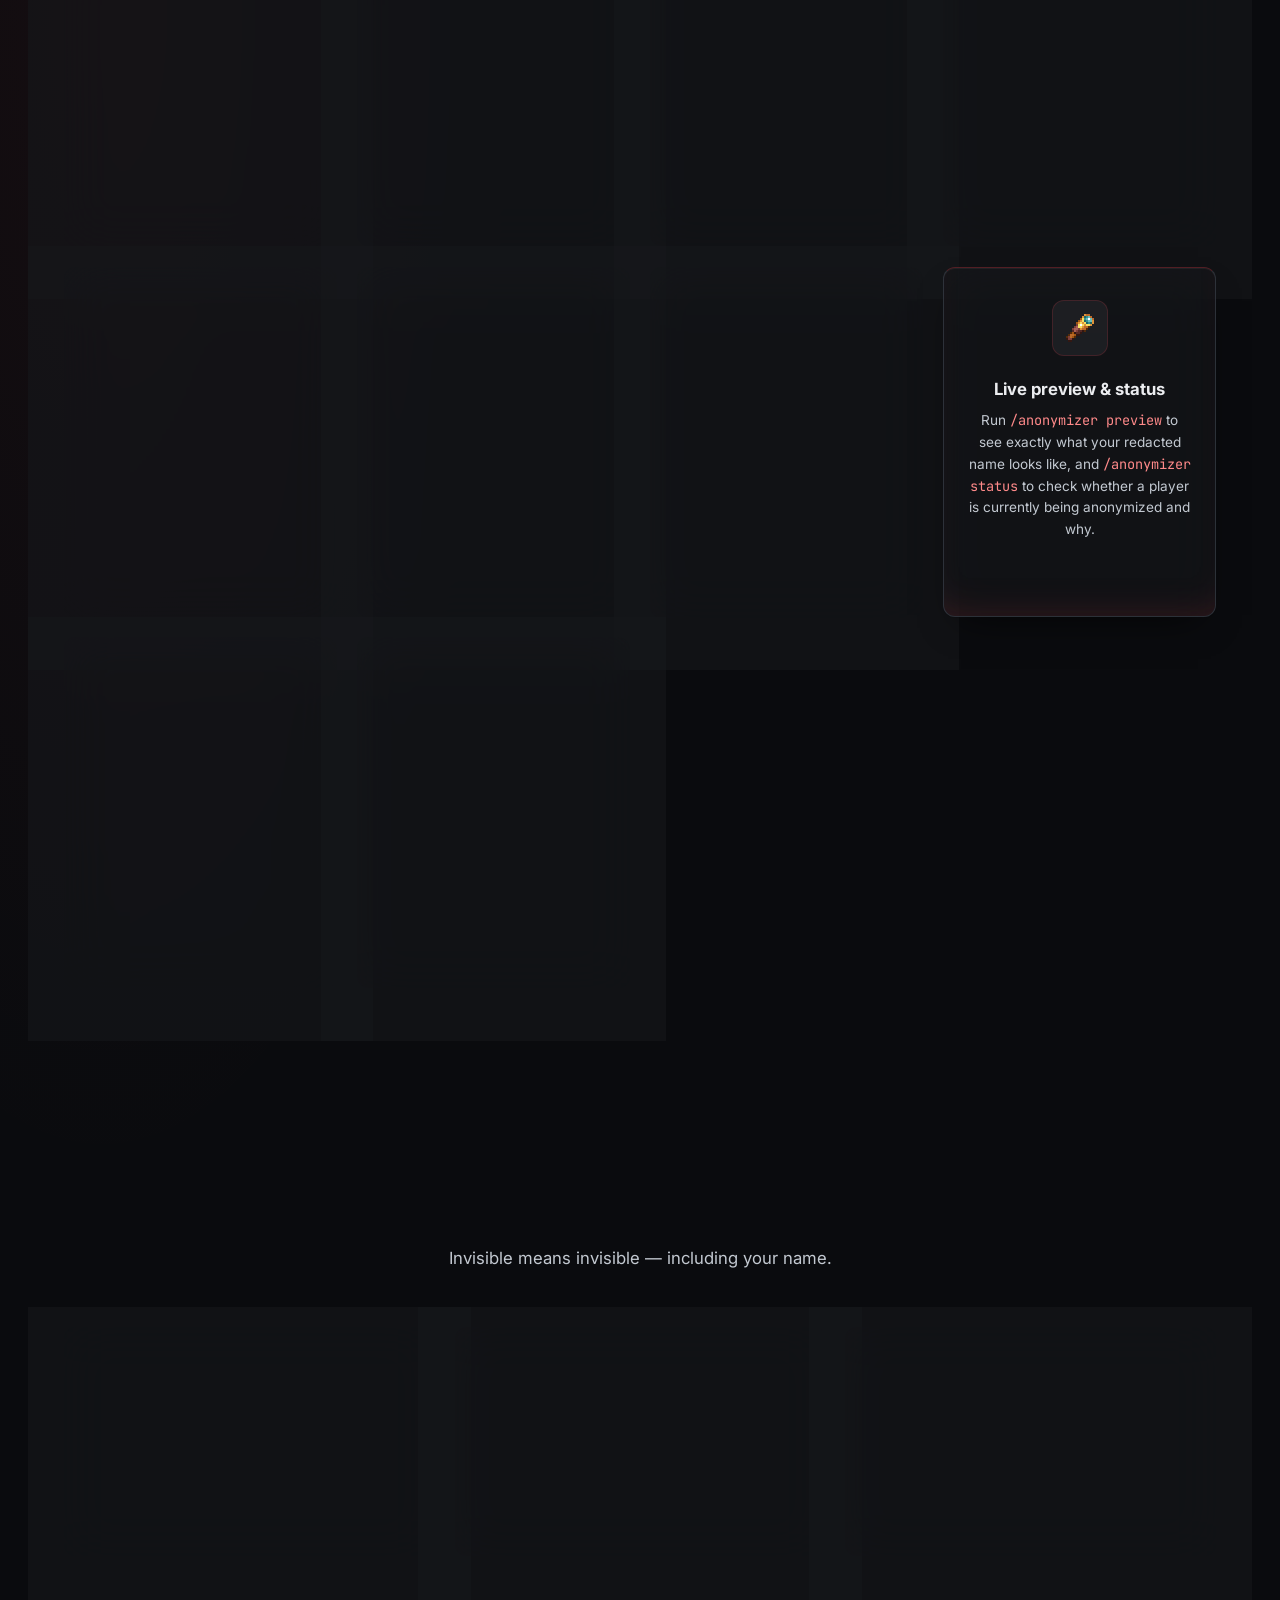
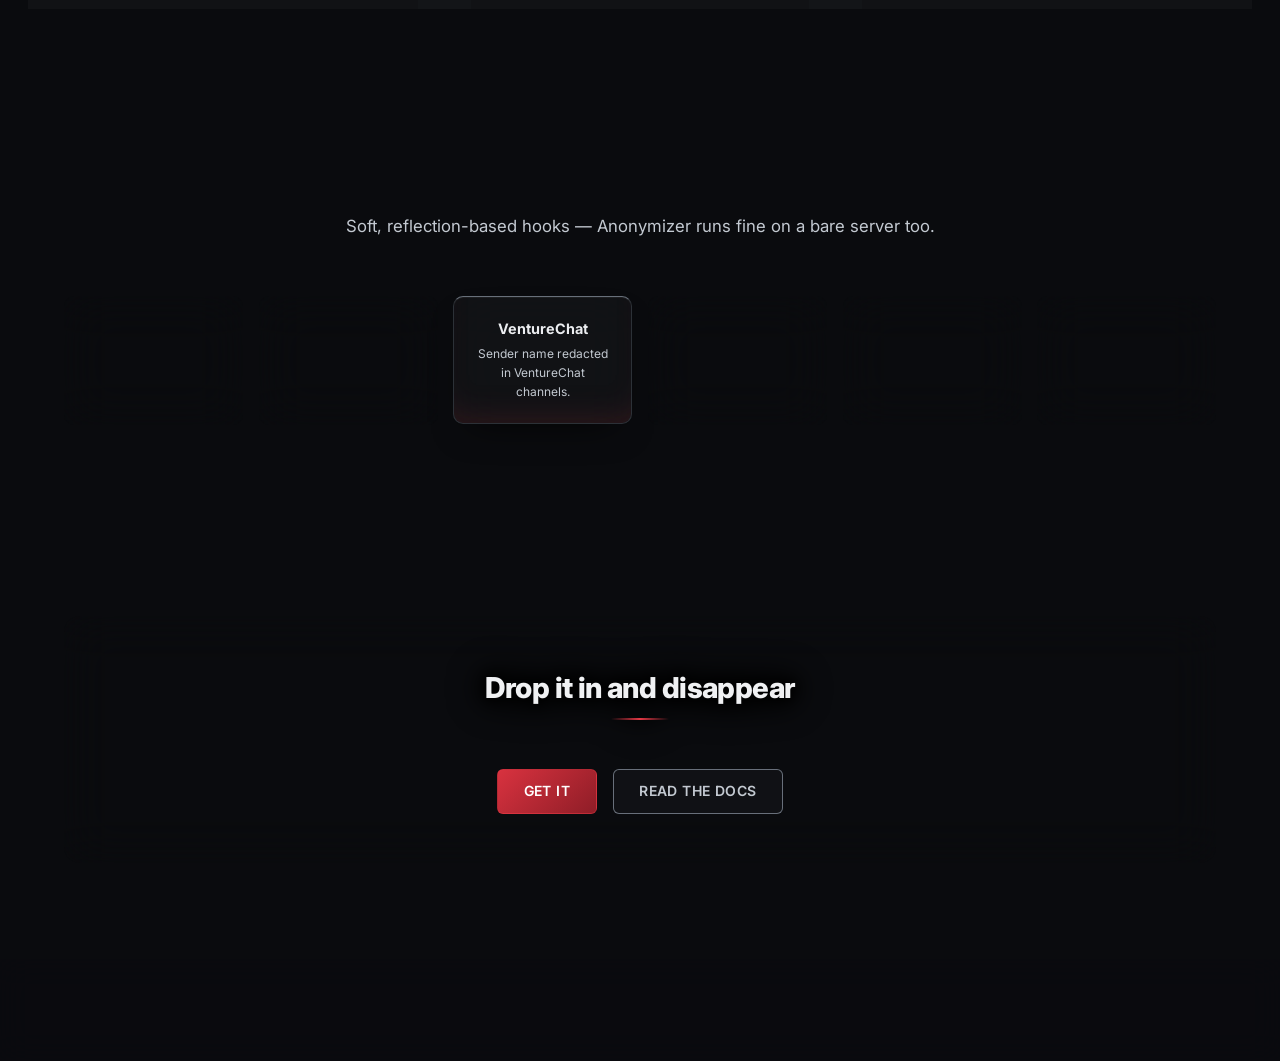
==== commit 3215b1ce: "auto-sync: 5 file(s) - 2026-08-12 19:55:18" ====
--- a/index.html
+++ b/index.html
@@ -105,12 +105,12 @@
             <p>Run <span class="mono">/anonymizer preview</span> to see exactly what your redacted name looks like, and <span class="mono">/anonymizer status</span> to check whether a player is currently being anonymized and why.</p>
         </div>
         <div class="feature-card">
-            <div class="feature-icon-wrap"><i class="mc mc-lever" aria-hidden="true"></i></div>
+            <div class="feature-icon-wrap"><i class="mc mc-comparator" aria-hidden="true"></i></div>
             <h3>Staff menu</h3>
             <p>Every setting, edited in game. <span class="mono">/anonymizer</span> opens a menu where each click writes straight to <span class="mono">config.yml</span> and applies at once — no reload, no restart, no YAML. Includes a staff-only roster of who's hidden right now, by real name.</p>
         </div>
         <div class="feature-card">
-            <div class="feature-icon-wrap"><i class="mc mc-name_tag" aria-hidden="true"></i></div>
+            <div class="feature-icon-wrap"><i class="mc mc-redstone_torch" aria-hidden="true"></i></div>
             <h3>Master switch</h3>
             <p>One toggle turns anonymization off server-wide and restores everyone currently hidden instantly — then puts them back just as fast. Persisted across restarts, for events where staff need names visible.</p>
         </div>
--- a/css/anonymizer.css
+++ b/css/anonymizer.css
@@ -173,3 +173,6 @@
 .mc-tripwire_hook { background-image: url("../icons/tripwire_hook.svg"); }
 .mc-observer      { background-image: url("../icons/observer.svg"); }
 .mc-spyglass      { background-image: url("../icons/spyglass.svg"); }
+.mc-comparator    { background-image: url("../icons/comparator.svg"); }
+.mc-redstone_torch{ background-image: url("../icons/redstone_torch.svg"); }
+.mc-name_tag      { background-image: url("../icons/name_tag.svg"); }
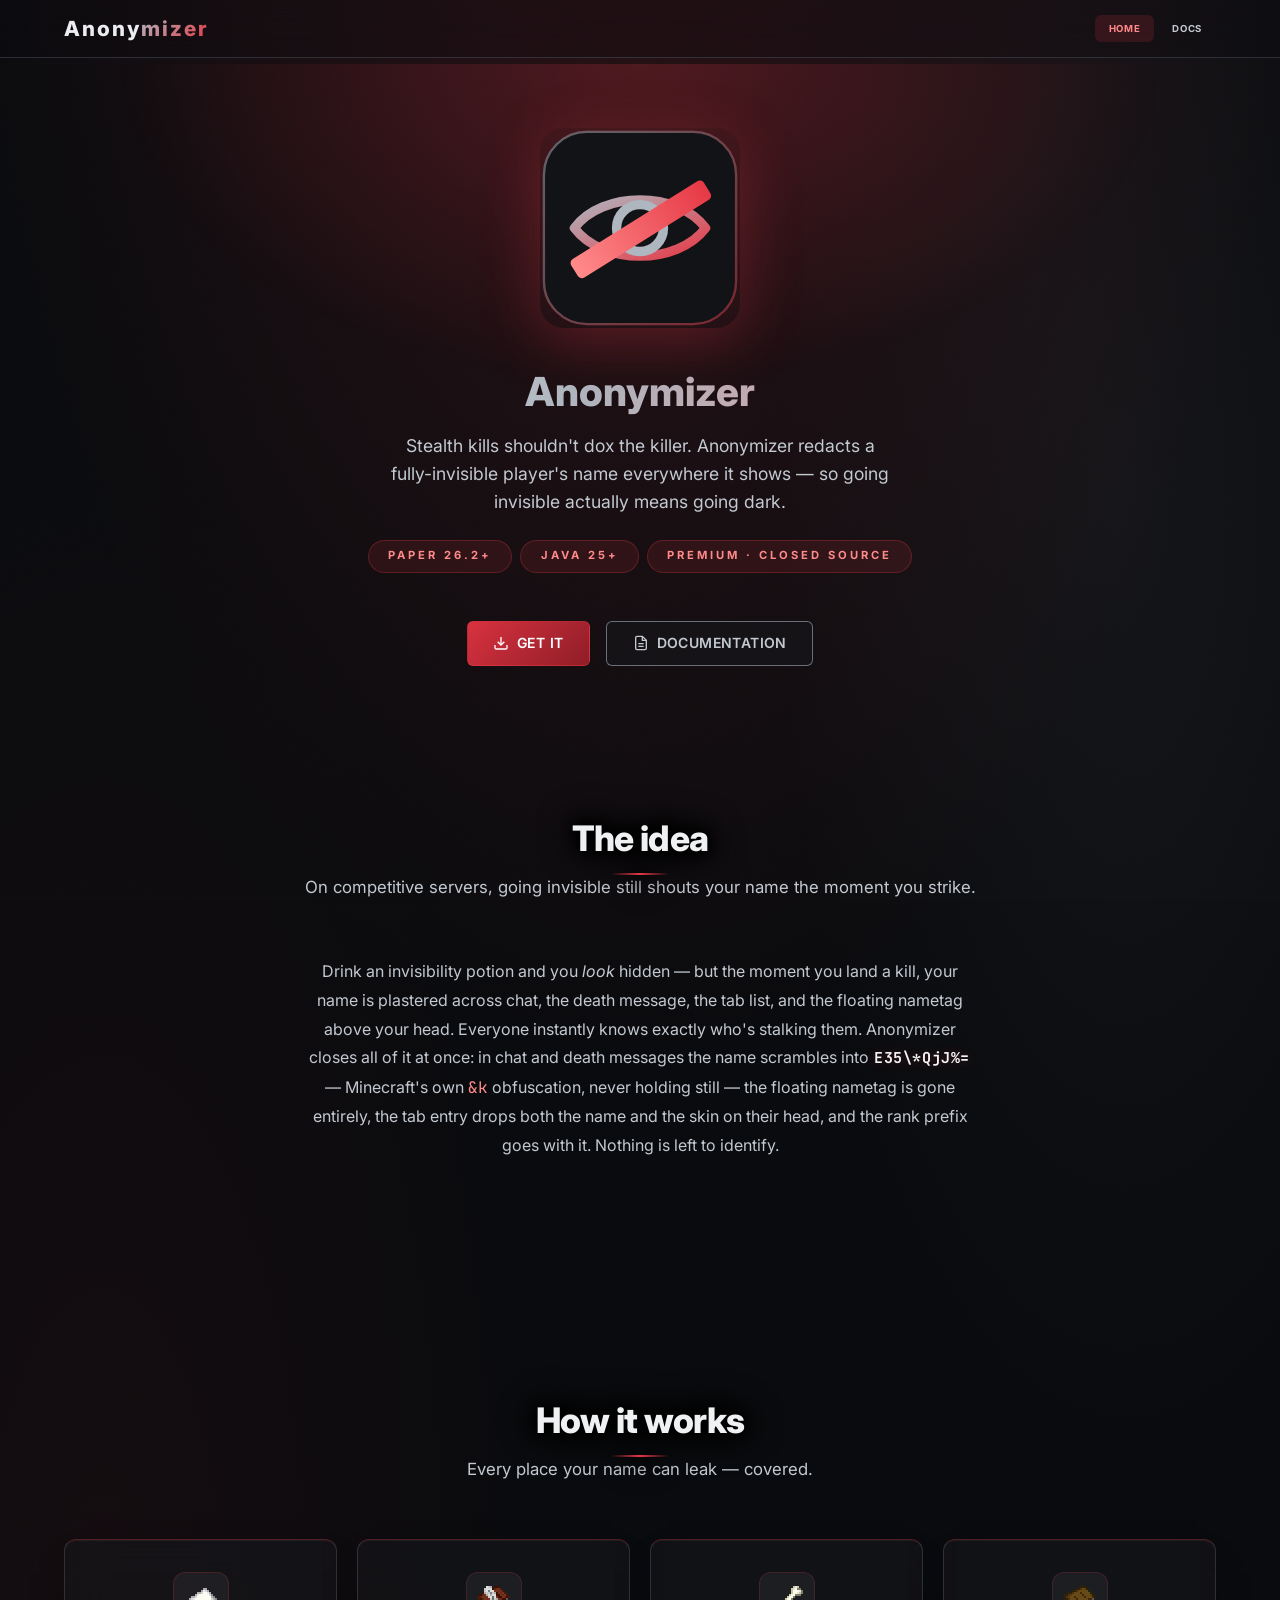
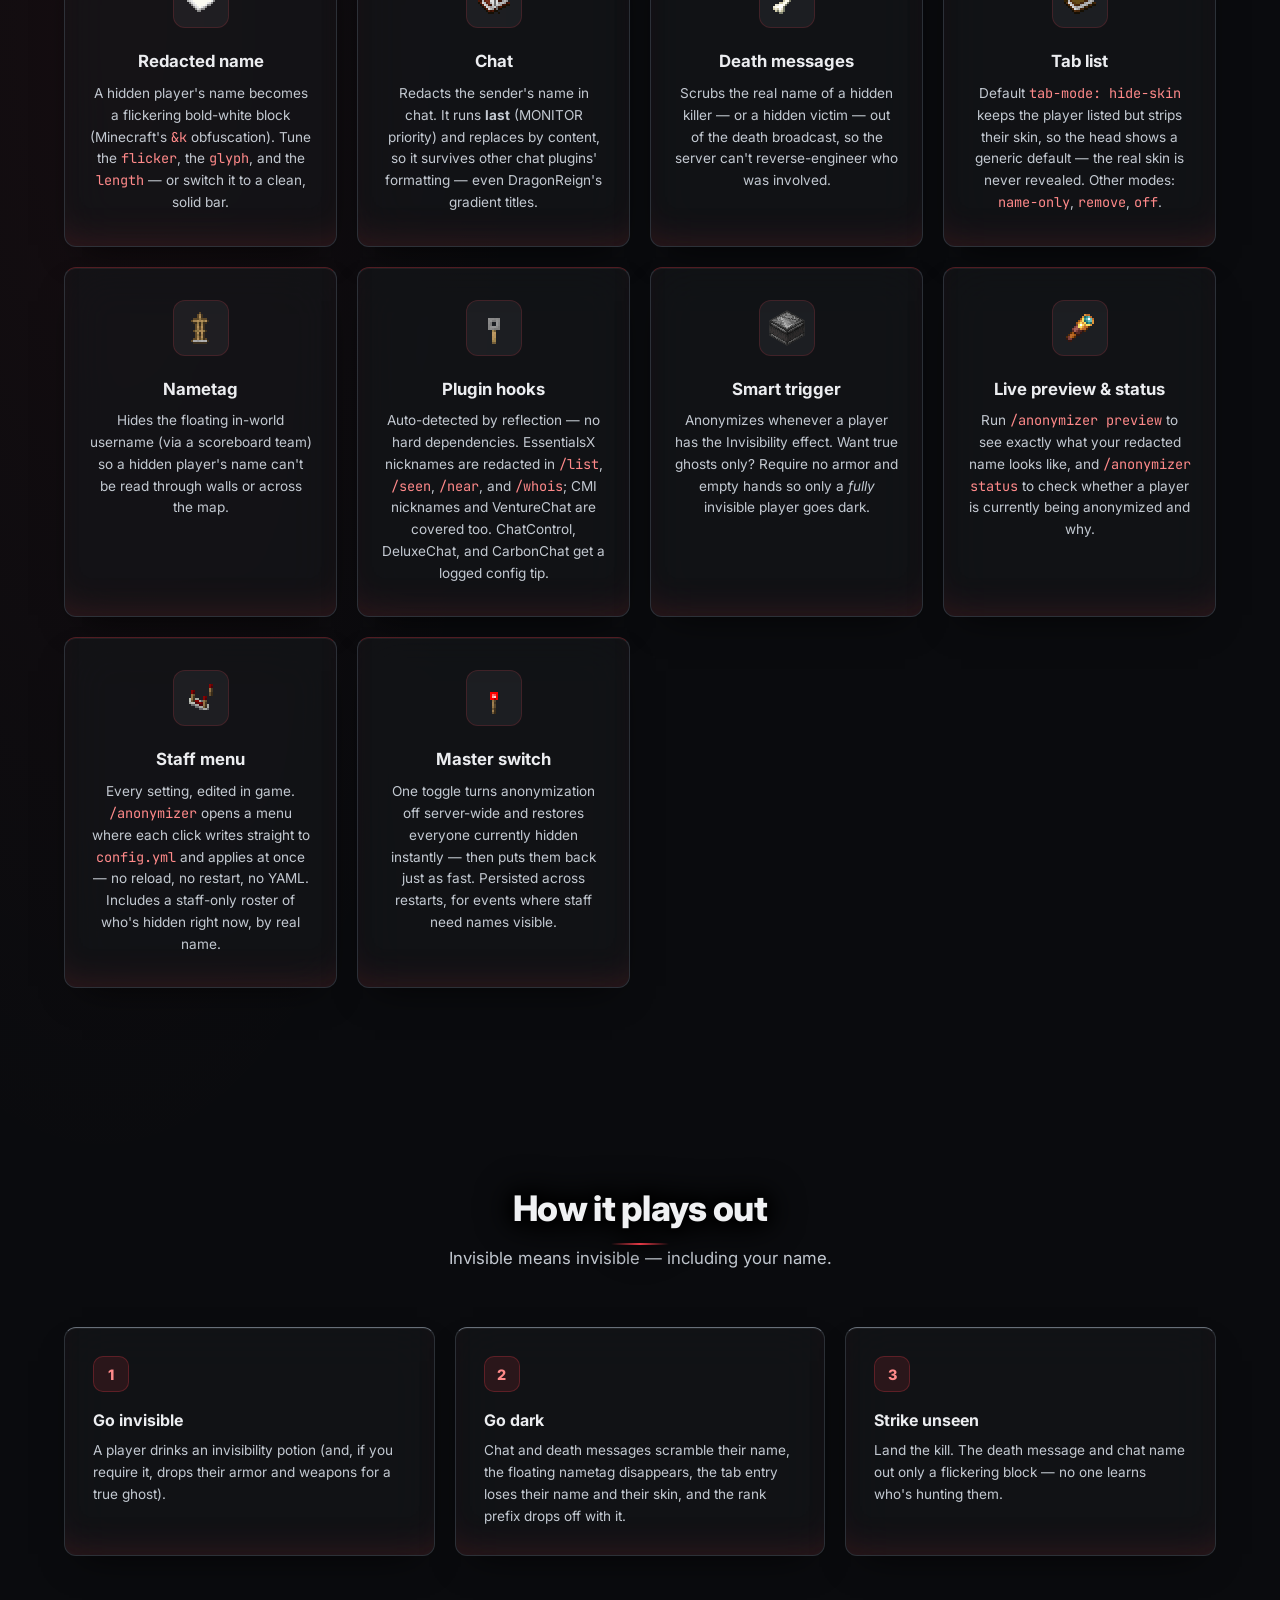
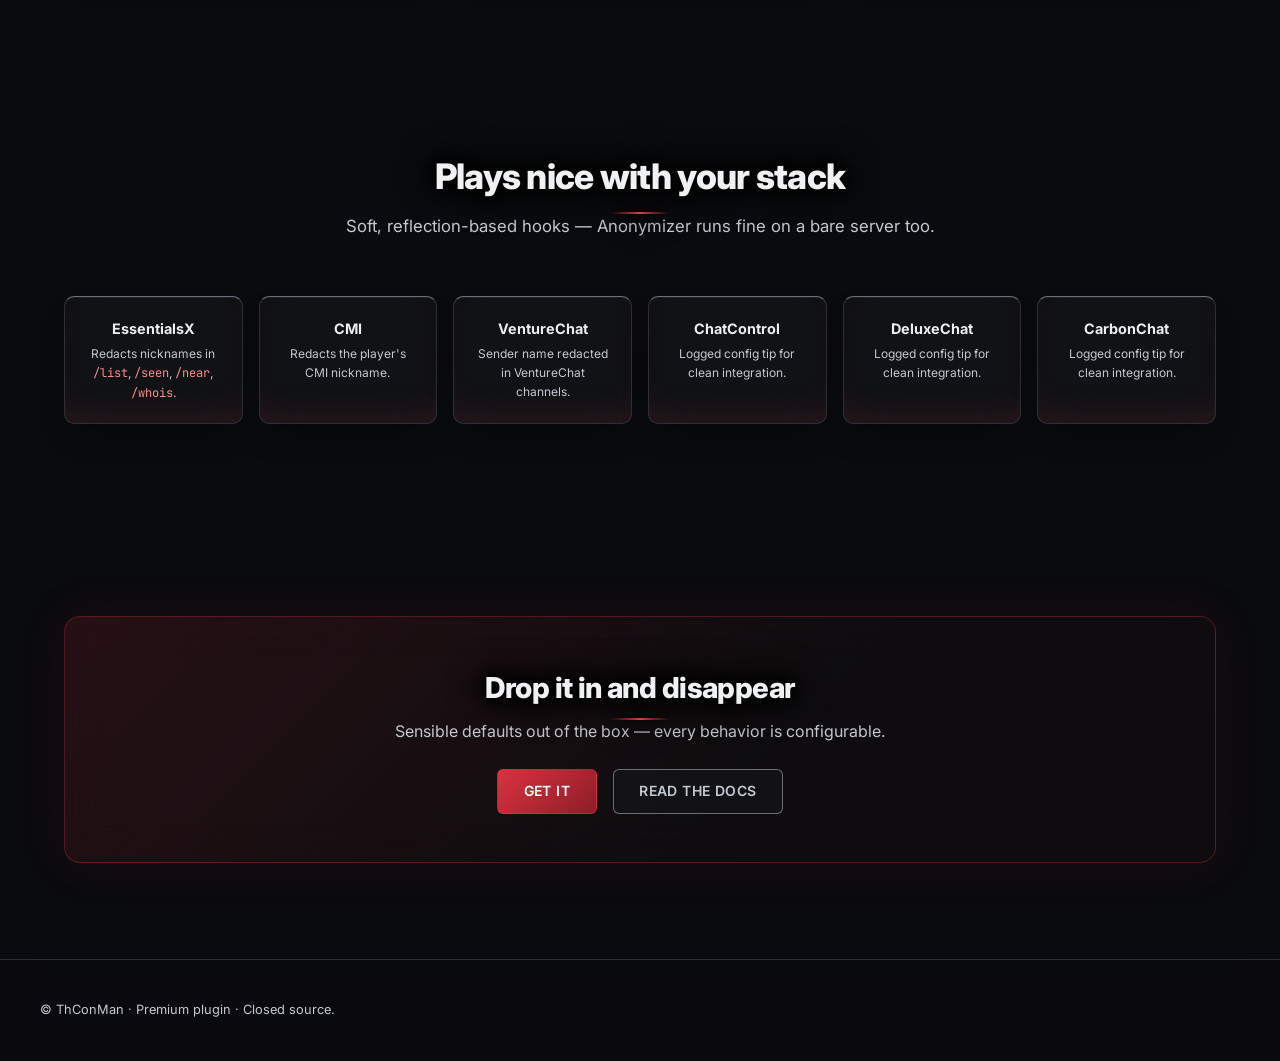
==== commit 441fdedc: "Sync compat badges for Paper 26.2 / Java 25 migration" ====
--- a/index.html
+++ b/index.html
@@ -34,8 +34,8 @@
     <h1>Anonymizer</h1>
     <p class="tagline">Stealth kills shouldn't dox the killer. Anonymizer redacts a fully-invisible player's name everywhere it shows — so going invisible actually means going dark.</p>
     <div class="plugin-hero-meta">
-        <span class="hero-badge">Paper 26.1+</span>
-        <span class="hero-badge">Java 21+</span>
+        <span class="hero-badge">Paper 26.2+</span>
+        <span class="hero-badge">Java 25+</span>
         <span class="hero-badge">Premium · closed source</span>
     </div>
     <div class="hero-buttons">
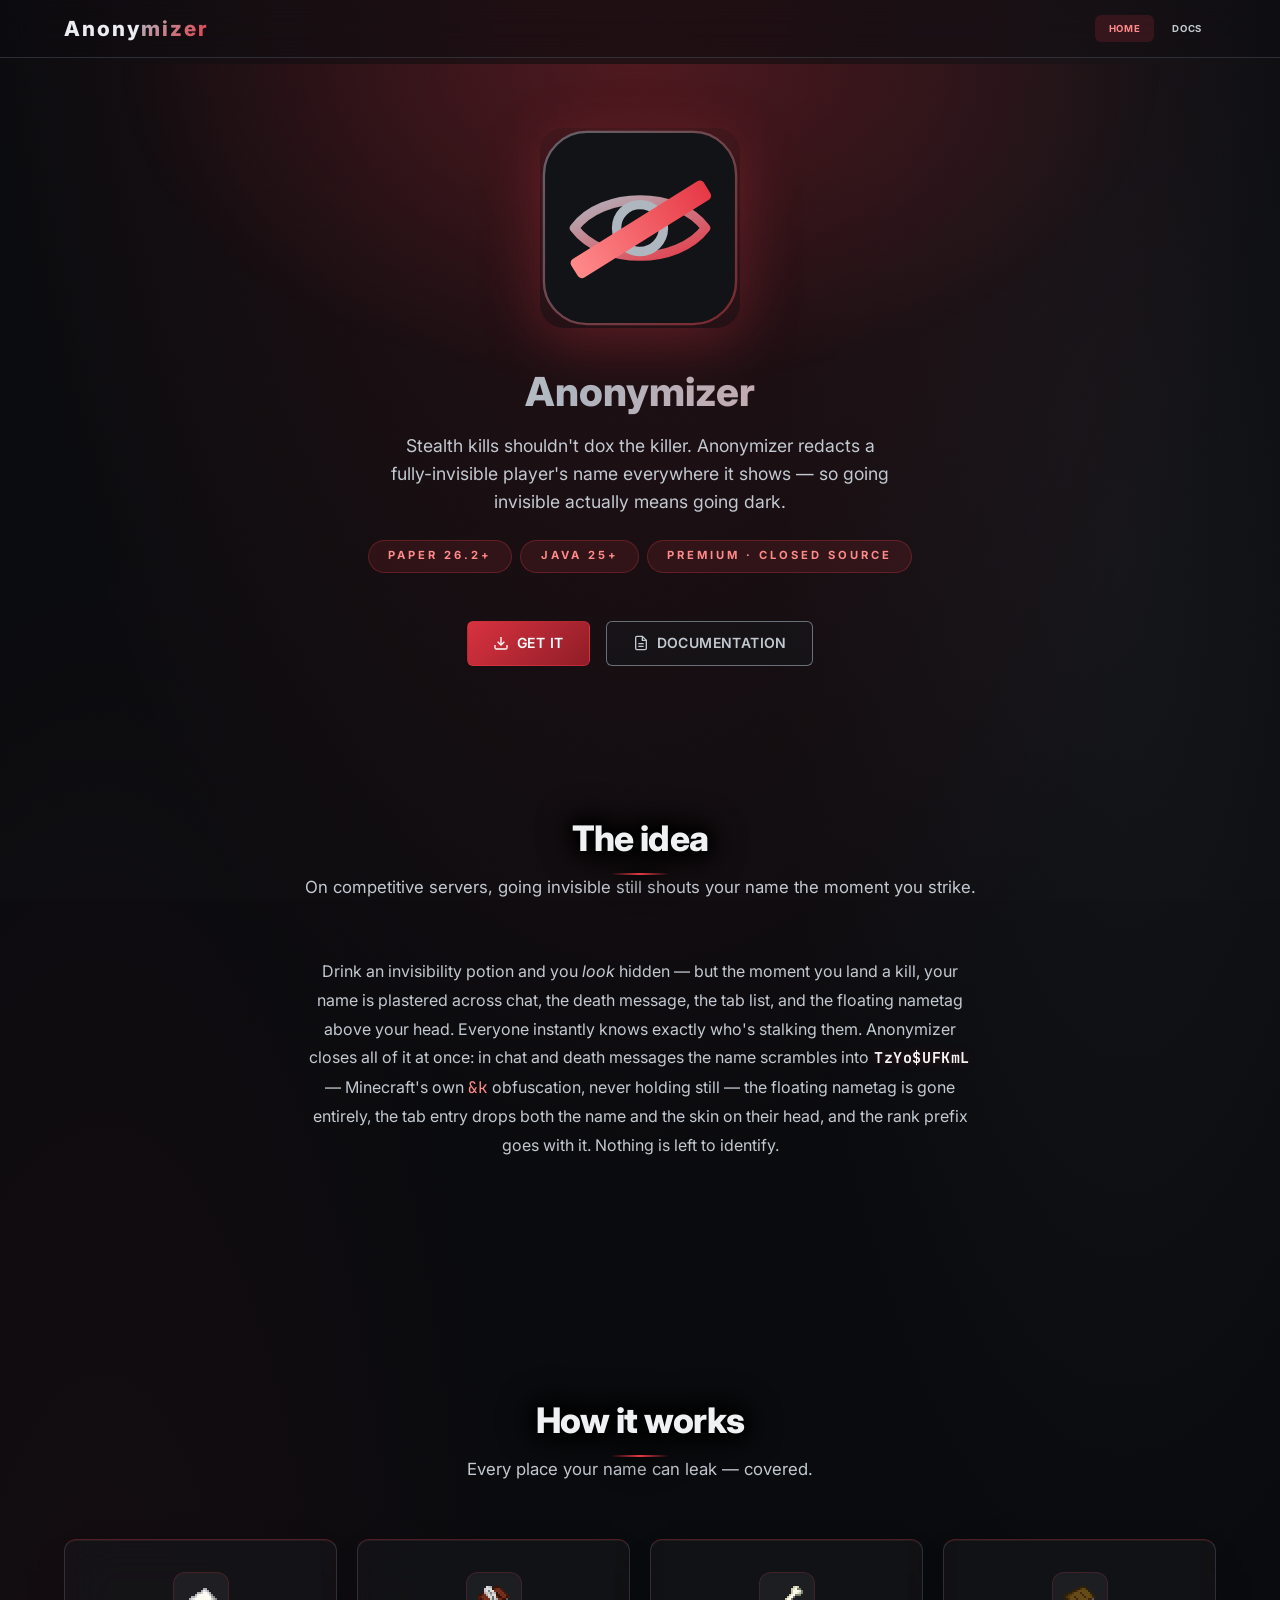
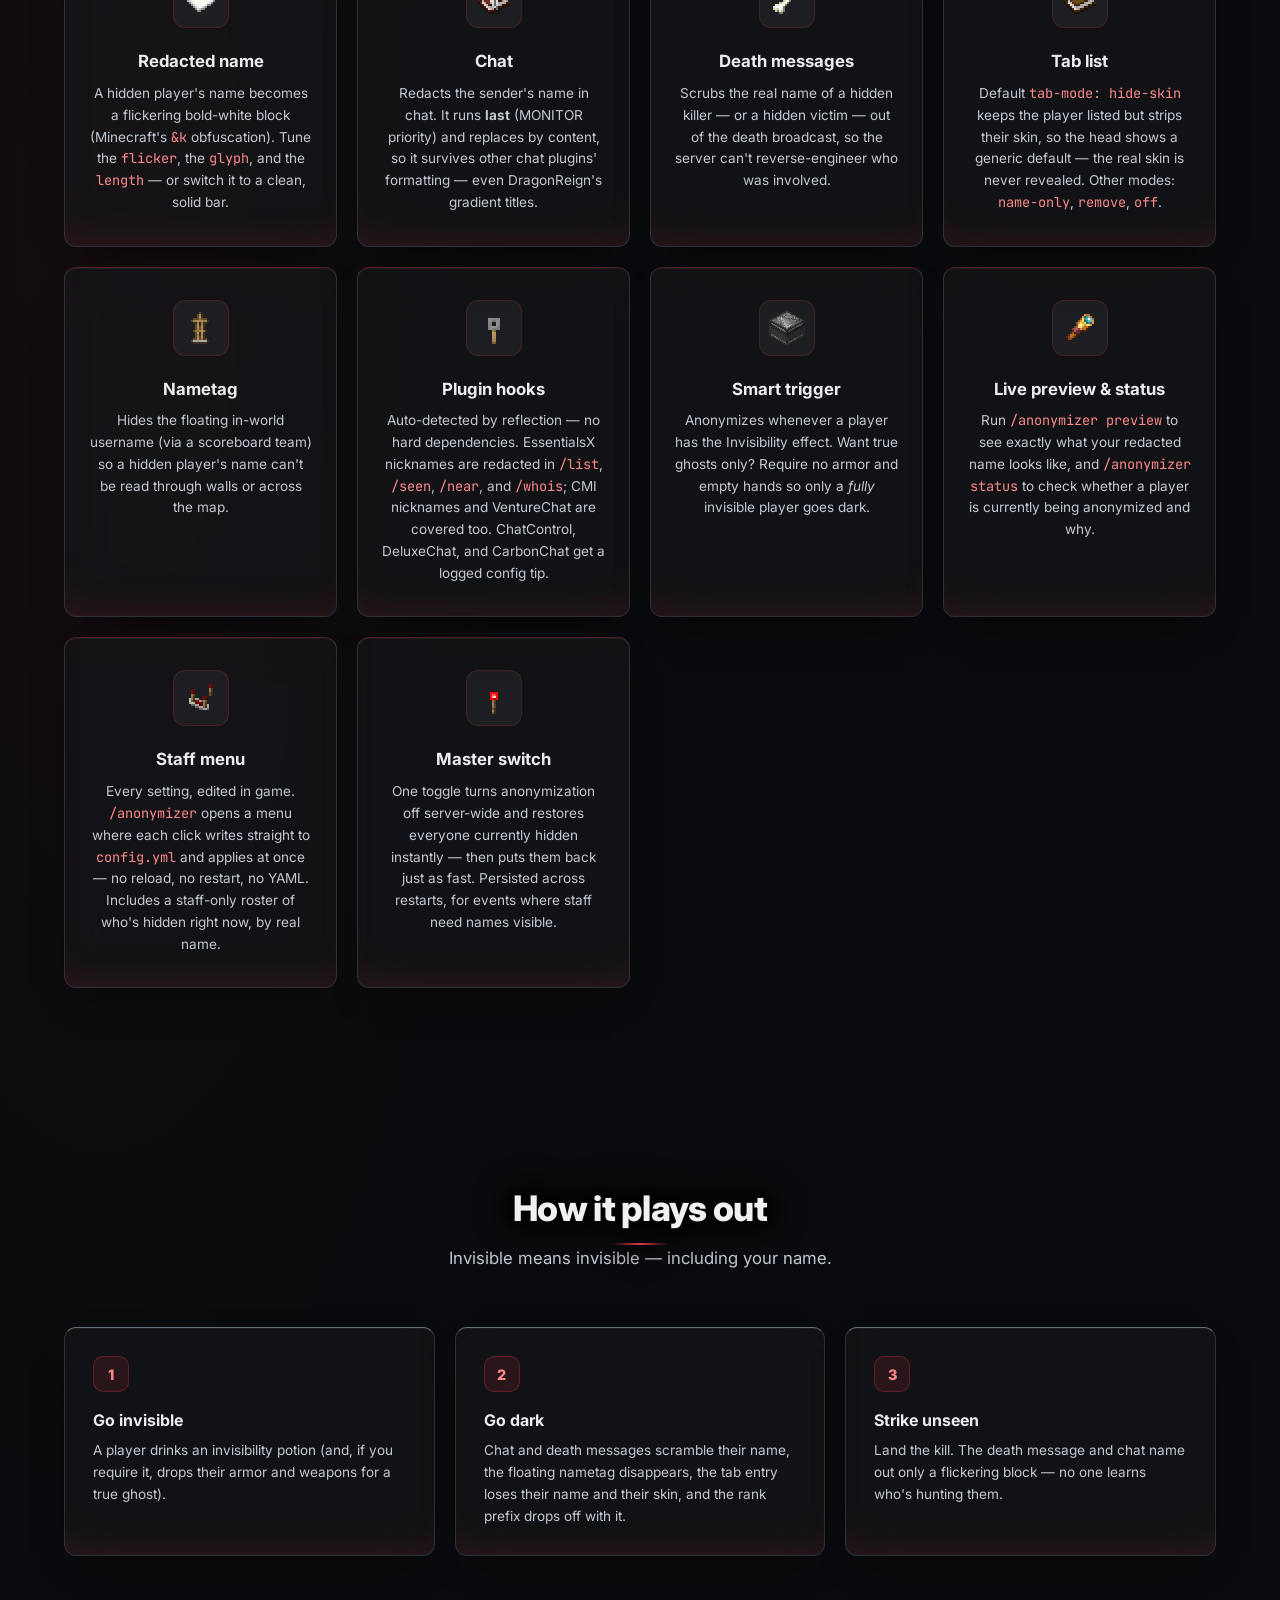
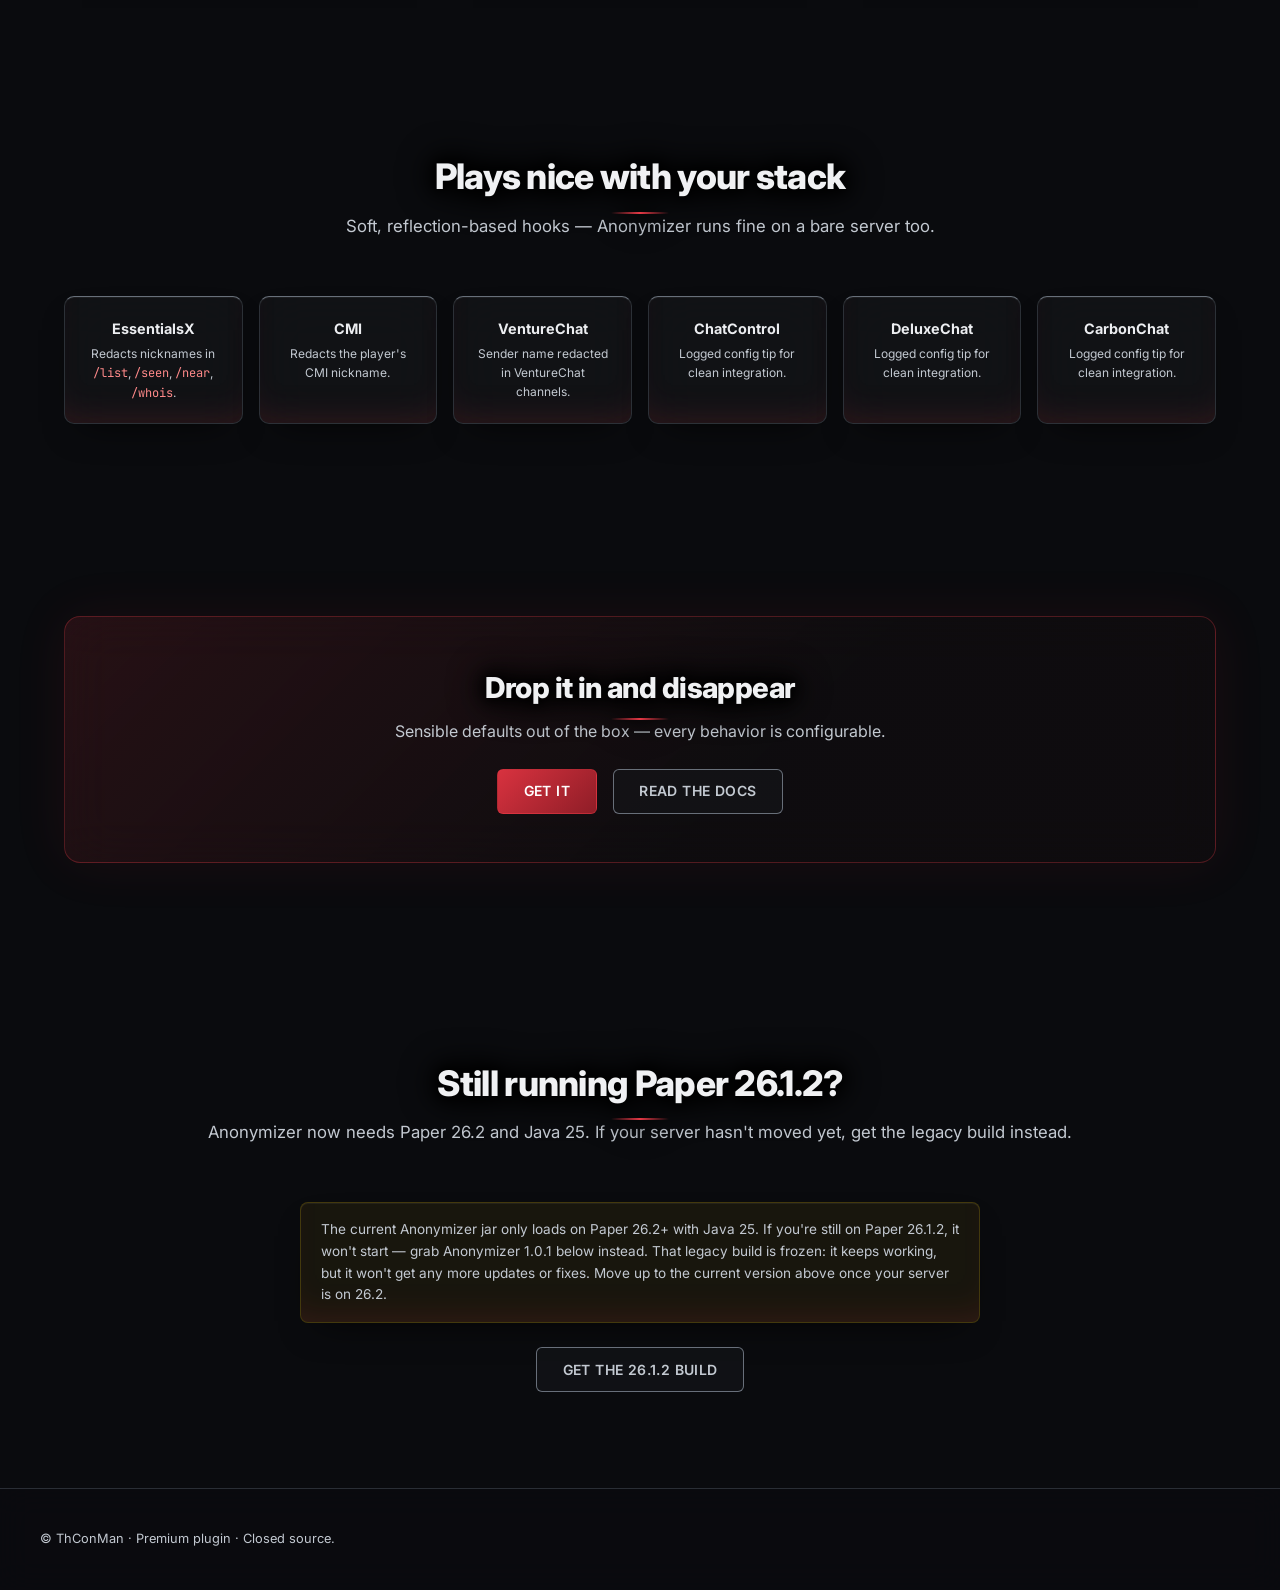
==== commit 80bec9fe: "auto-sync: 1 file(s) - 2026-09-22 16:44:36" ====
--- a/index.html
+++ b/index.html
@@ -166,6 +166,18 @@
     </div>
 </section>
 
+<!-- Legacy build -->
+<section class="section">
+    <h2 class="section-title">Still running Paper 26.1.2?</h2>
+    <p class="section-subtitle">Anonymizer now needs Paper 26.2 and Java 25. If your server hasn't moved yet, get the legacy build instead.</p>
+    <div class="docs-callout docs-callout-warn" style="max-width:680px;margin:0 auto 1.5rem;text-align:left;">
+        The current Anonymizer jar only loads on Paper 26.2+ with Java 25. If you're still on Paper 26.1.2, it won't start — grab Anonymizer 1.0.1 below instead. That legacy build is frozen: it keeps working, but it won't get any more updates or fixes. Move up to the current version above once your server is on 26.2.
+    </div>
+    <div class="hero-buttons">
+        <a href="https://github.com/ThConMan/Anonymizer/releases/tag/mc26.1.2-final" class="btn btn-outline">Get the 26.1.2 build</a>
+    </div>
+</section>
+
 <footer class="footer">
     <div class="footer-inner">
         <p>&copy; ThConMan &middot; Premium plugin &middot; Closed source.</p>
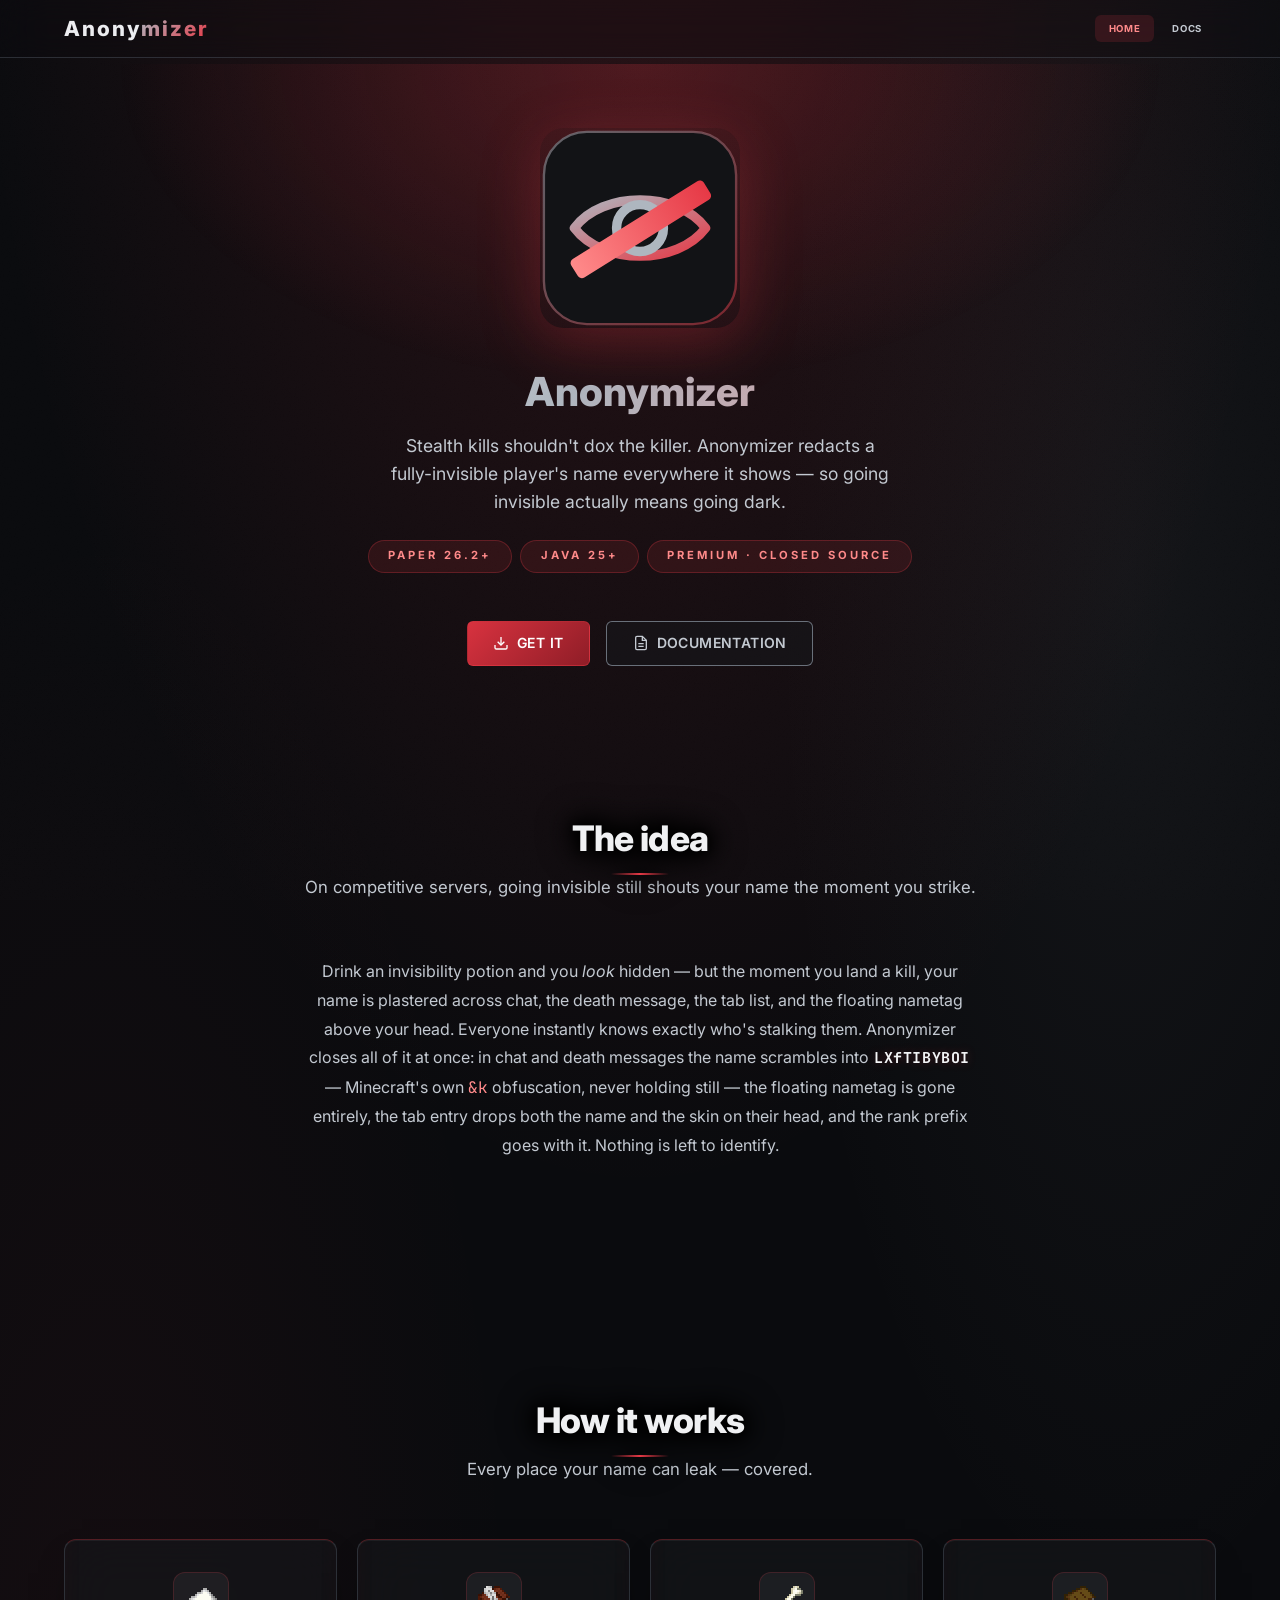
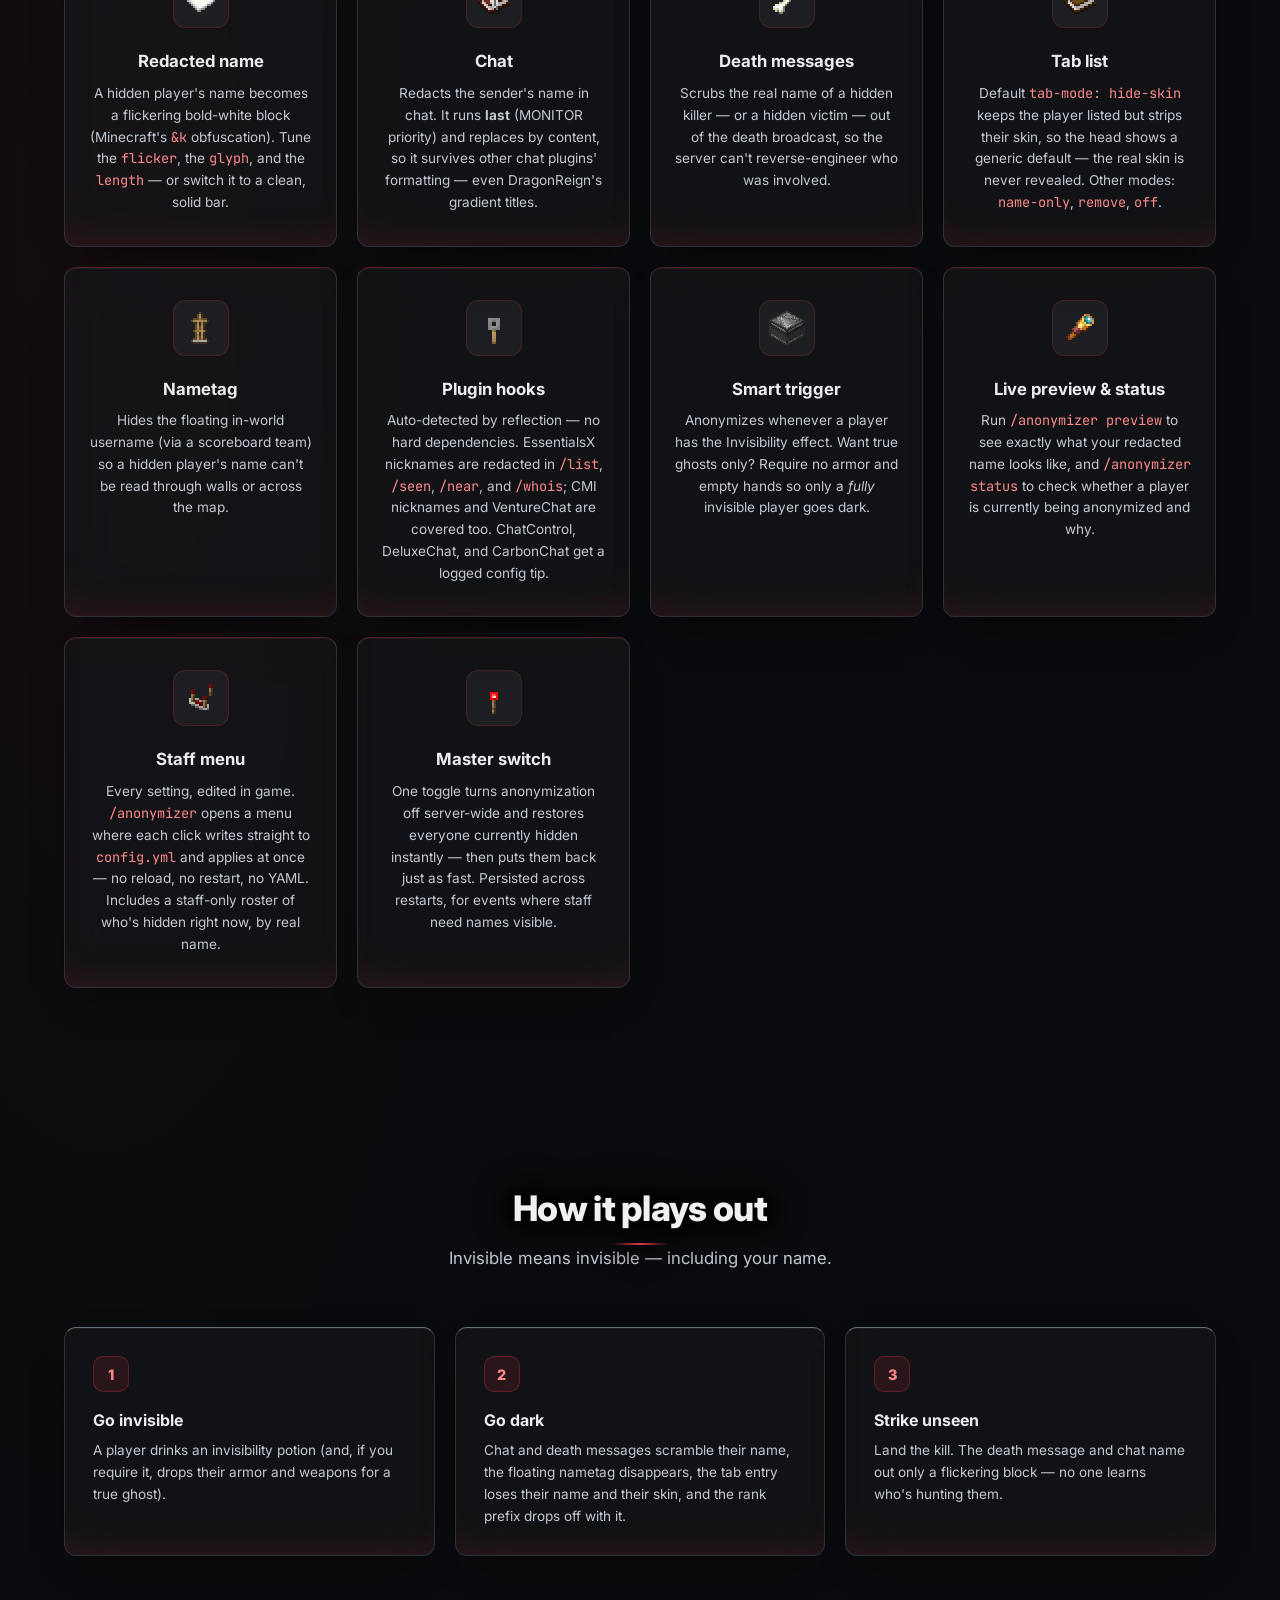
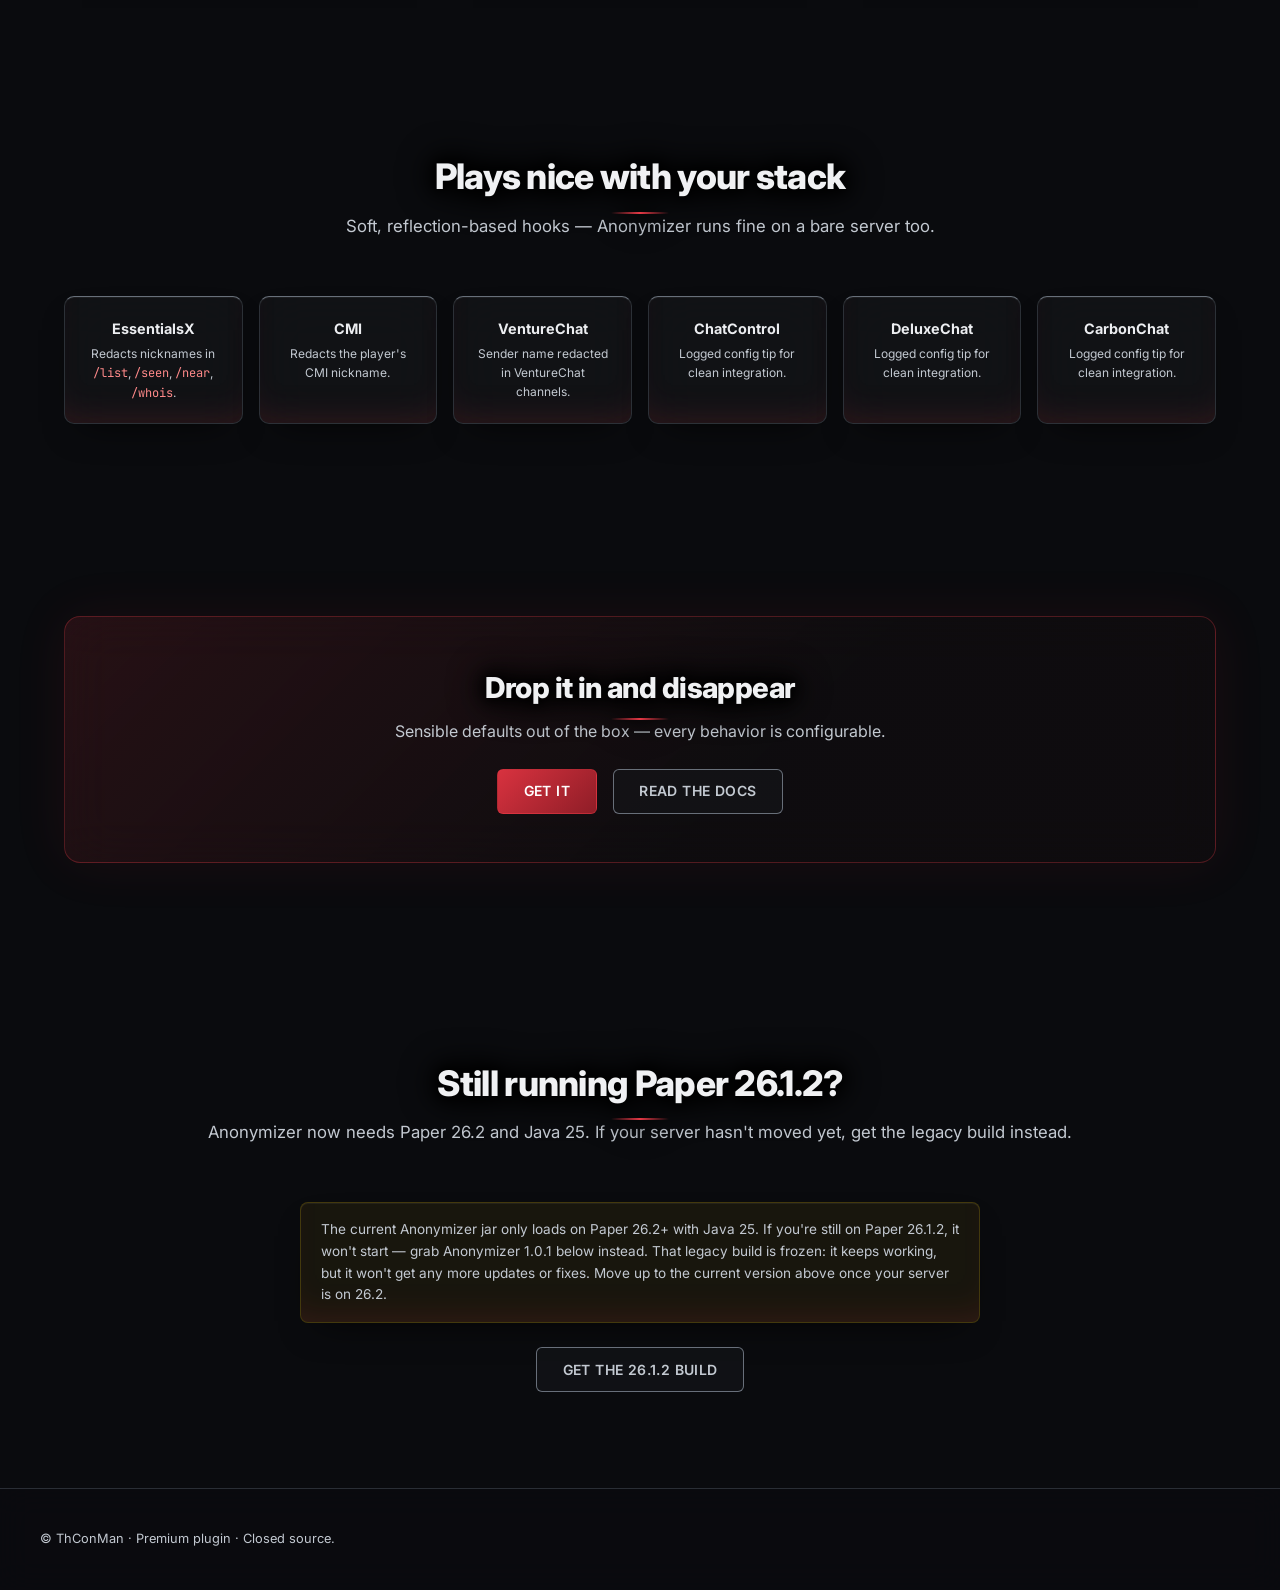
==== commit 8a7fd2e3: "Point legacy download at the docs repo release The plugin repo is private, so the 26.1.2 link 404'd." ====
--- a/index.html
+++ b/index.html
@@ -174,7 +174,7 @@
         The current Anonymizer jar only loads on Paper 26.2+ with Java 25. If you're still on Paper 26.1.2, it won't start — grab Anonymizer 1.0.1 below instead. That legacy build is frozen: it keeps working, but it won't get any more updates or fixes. Move up to the current version above once your server is on 26.2.
     </div>
     <div class="hero-buttons">
-        <a href="https://github.com/ThConMan/Anonymizer/releases/tag/mc26.1.2-final" class="btn btn-outline">Get the 26.1.2 build</a>
+        <a href="https://github.com/ThConMan/anonymizer-docs/releases/tag/mc26.1.2-final" class="btn btn-outline">Get the 26.1.2 build</a>
     </div>
 </section>
 
